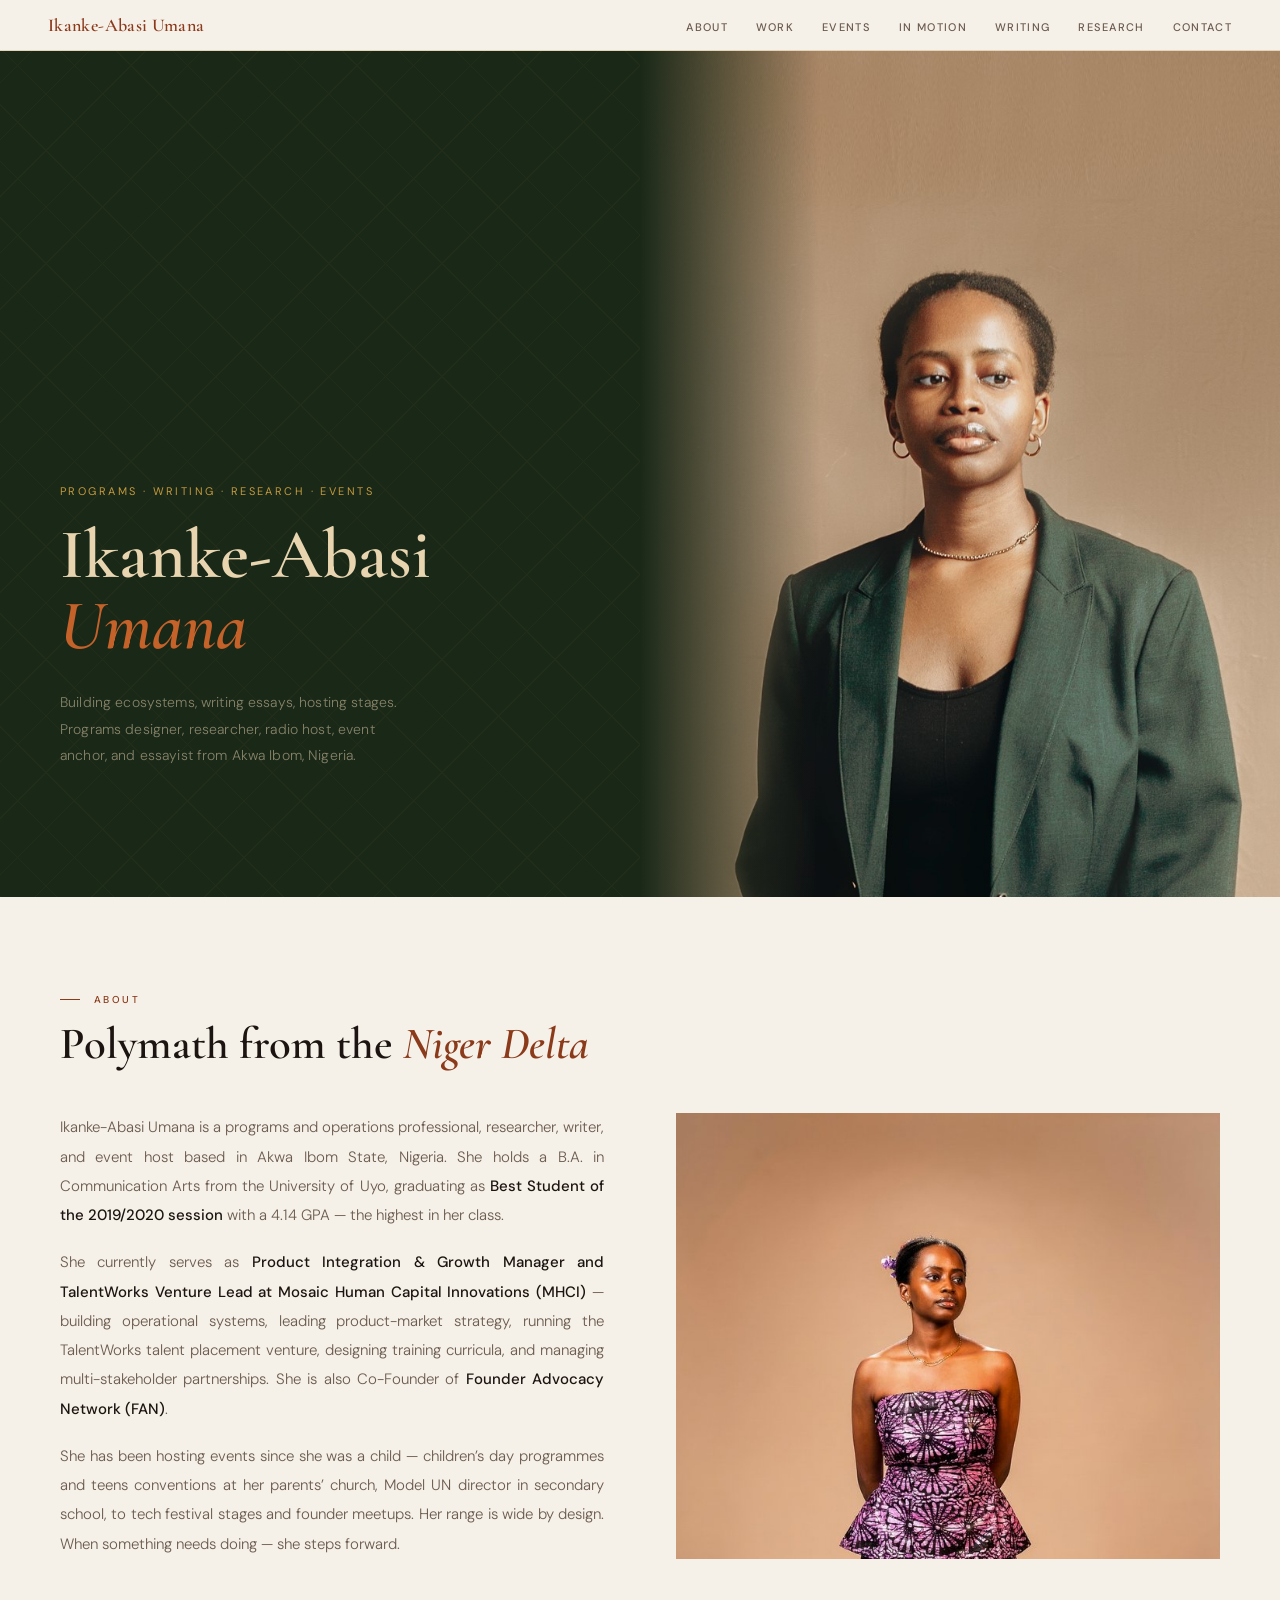
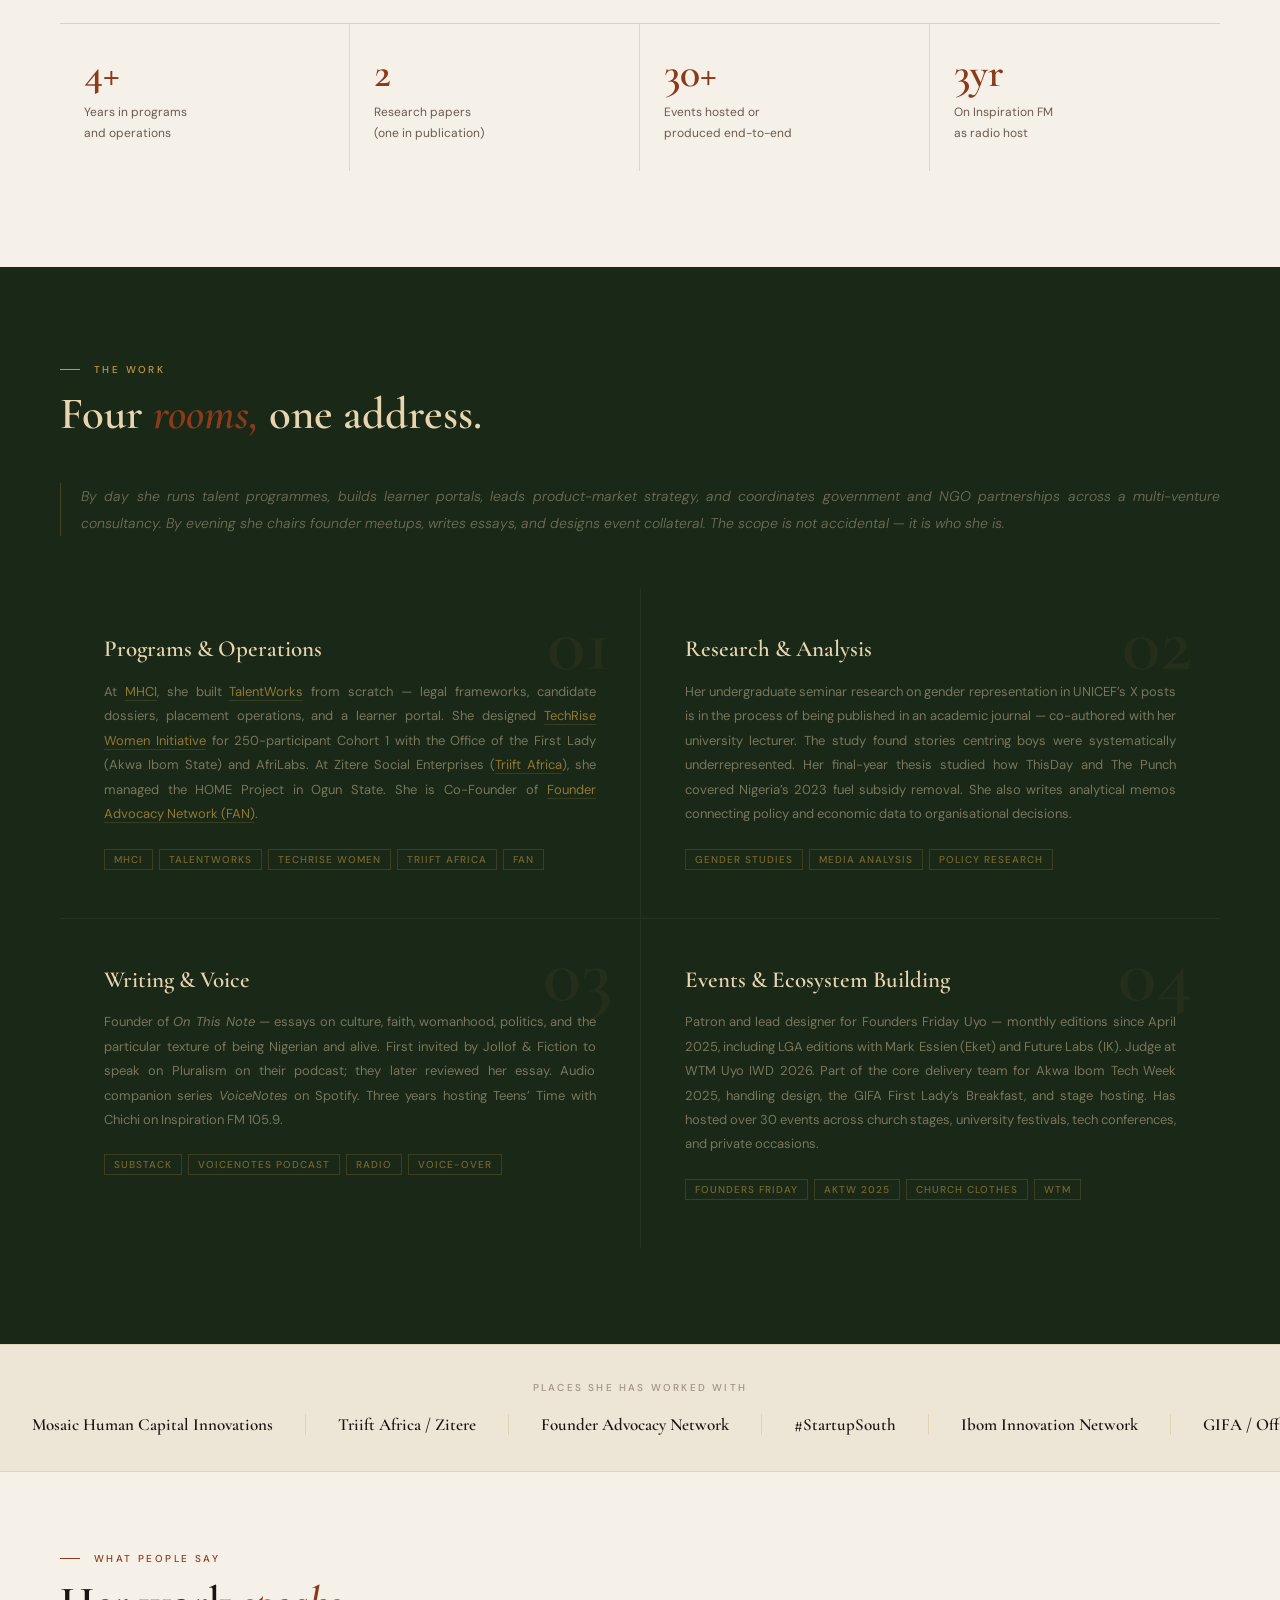
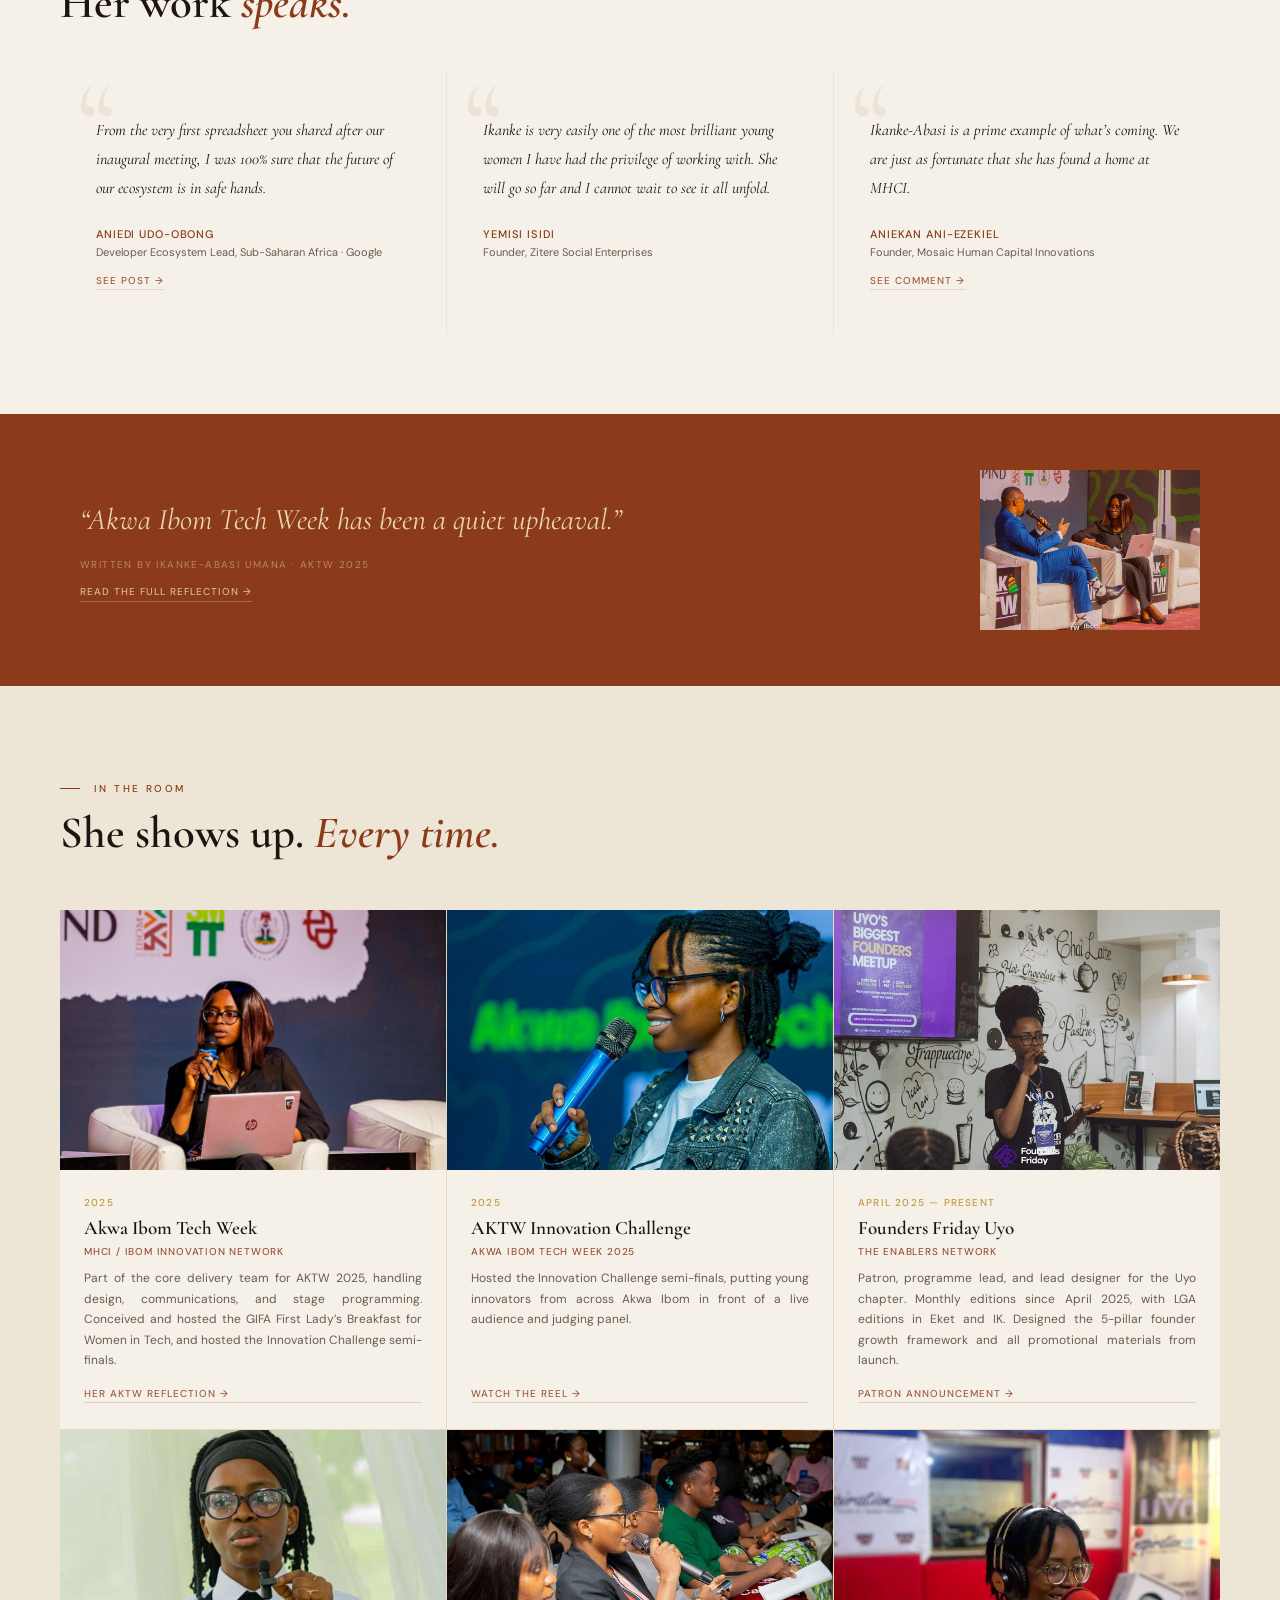
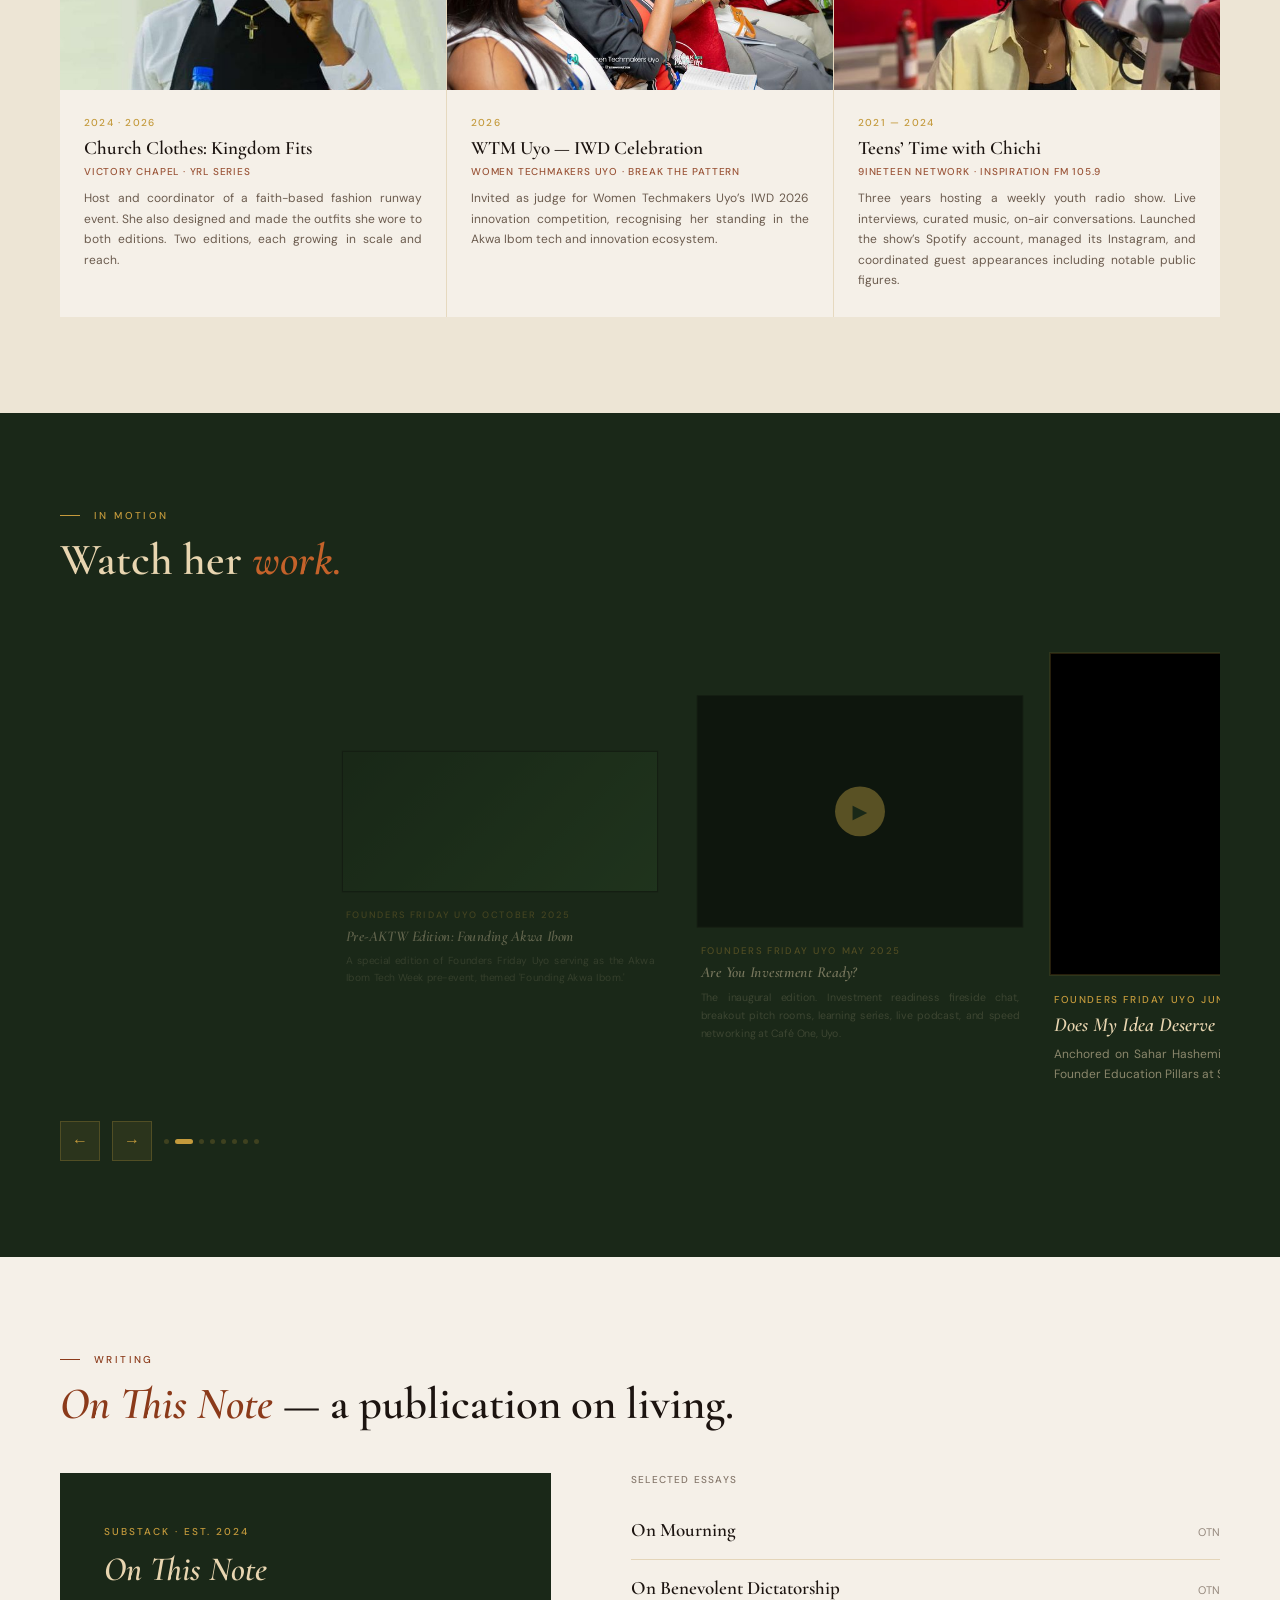
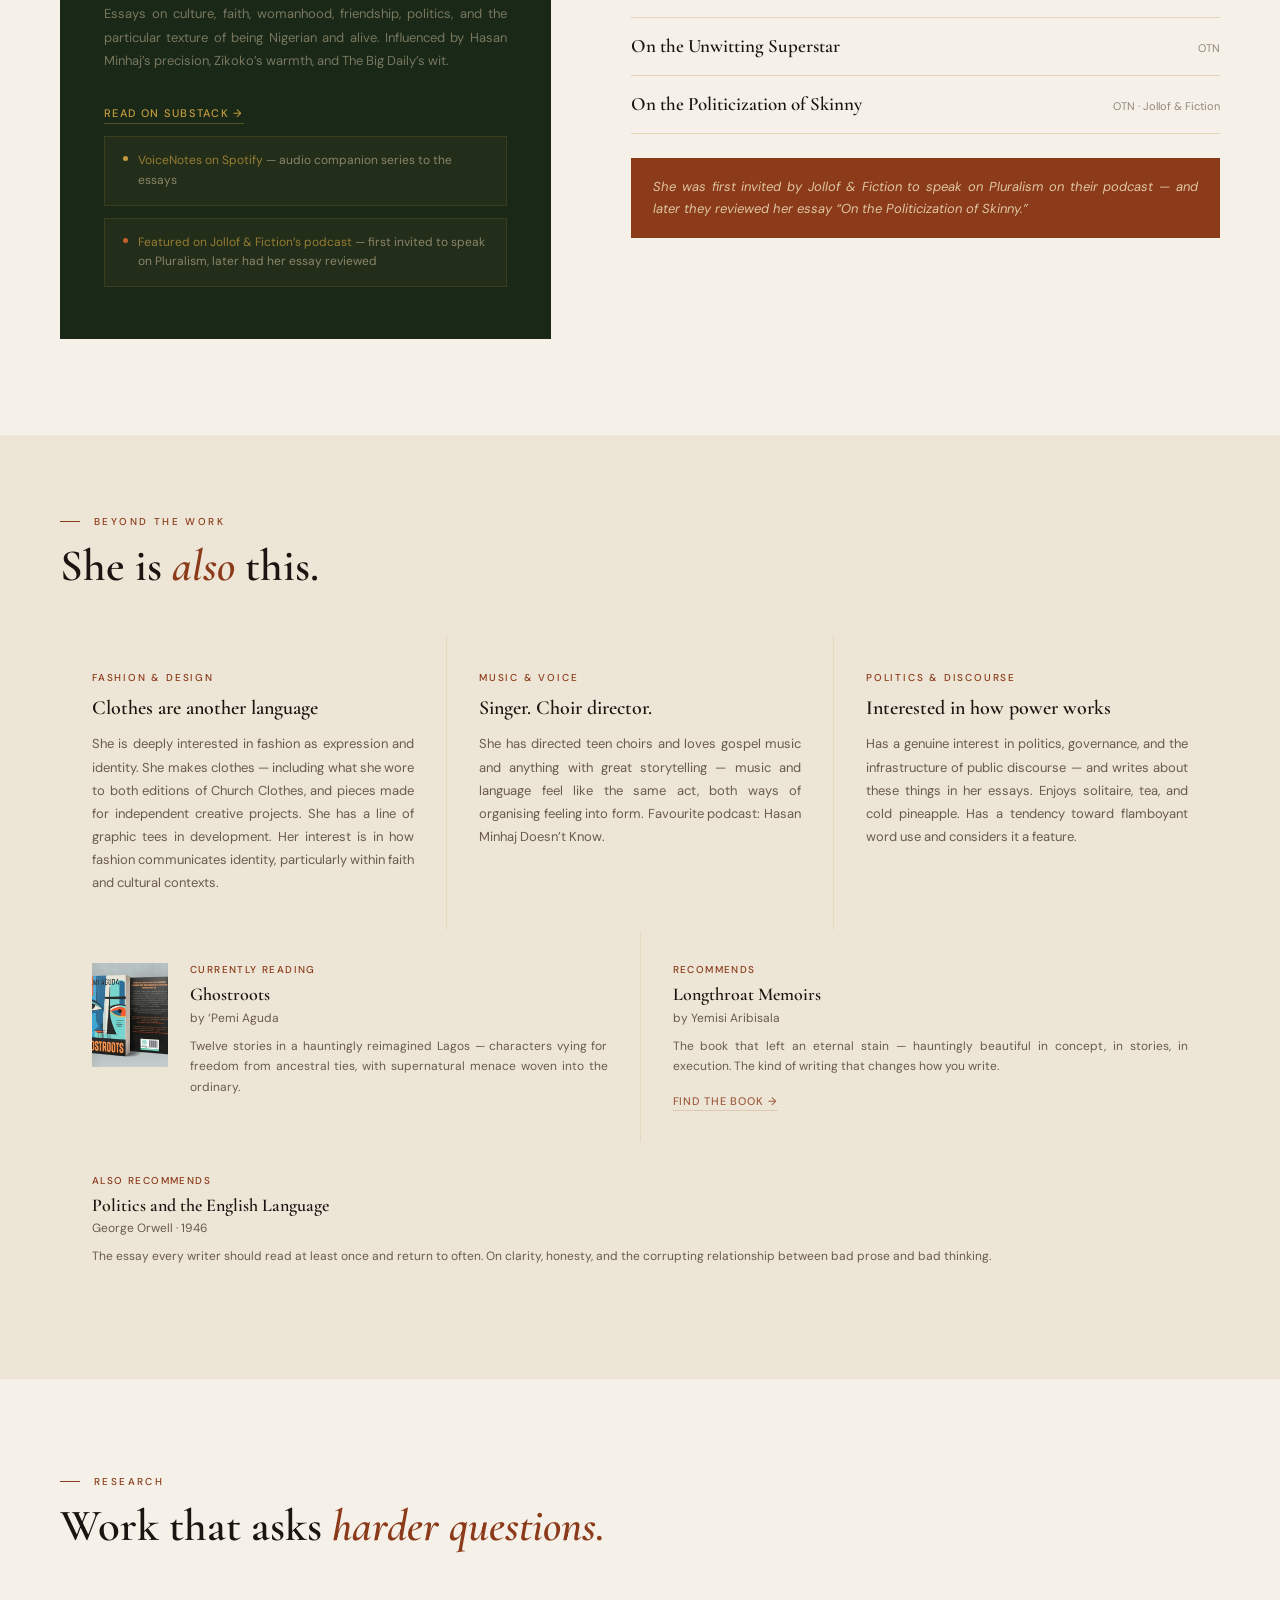
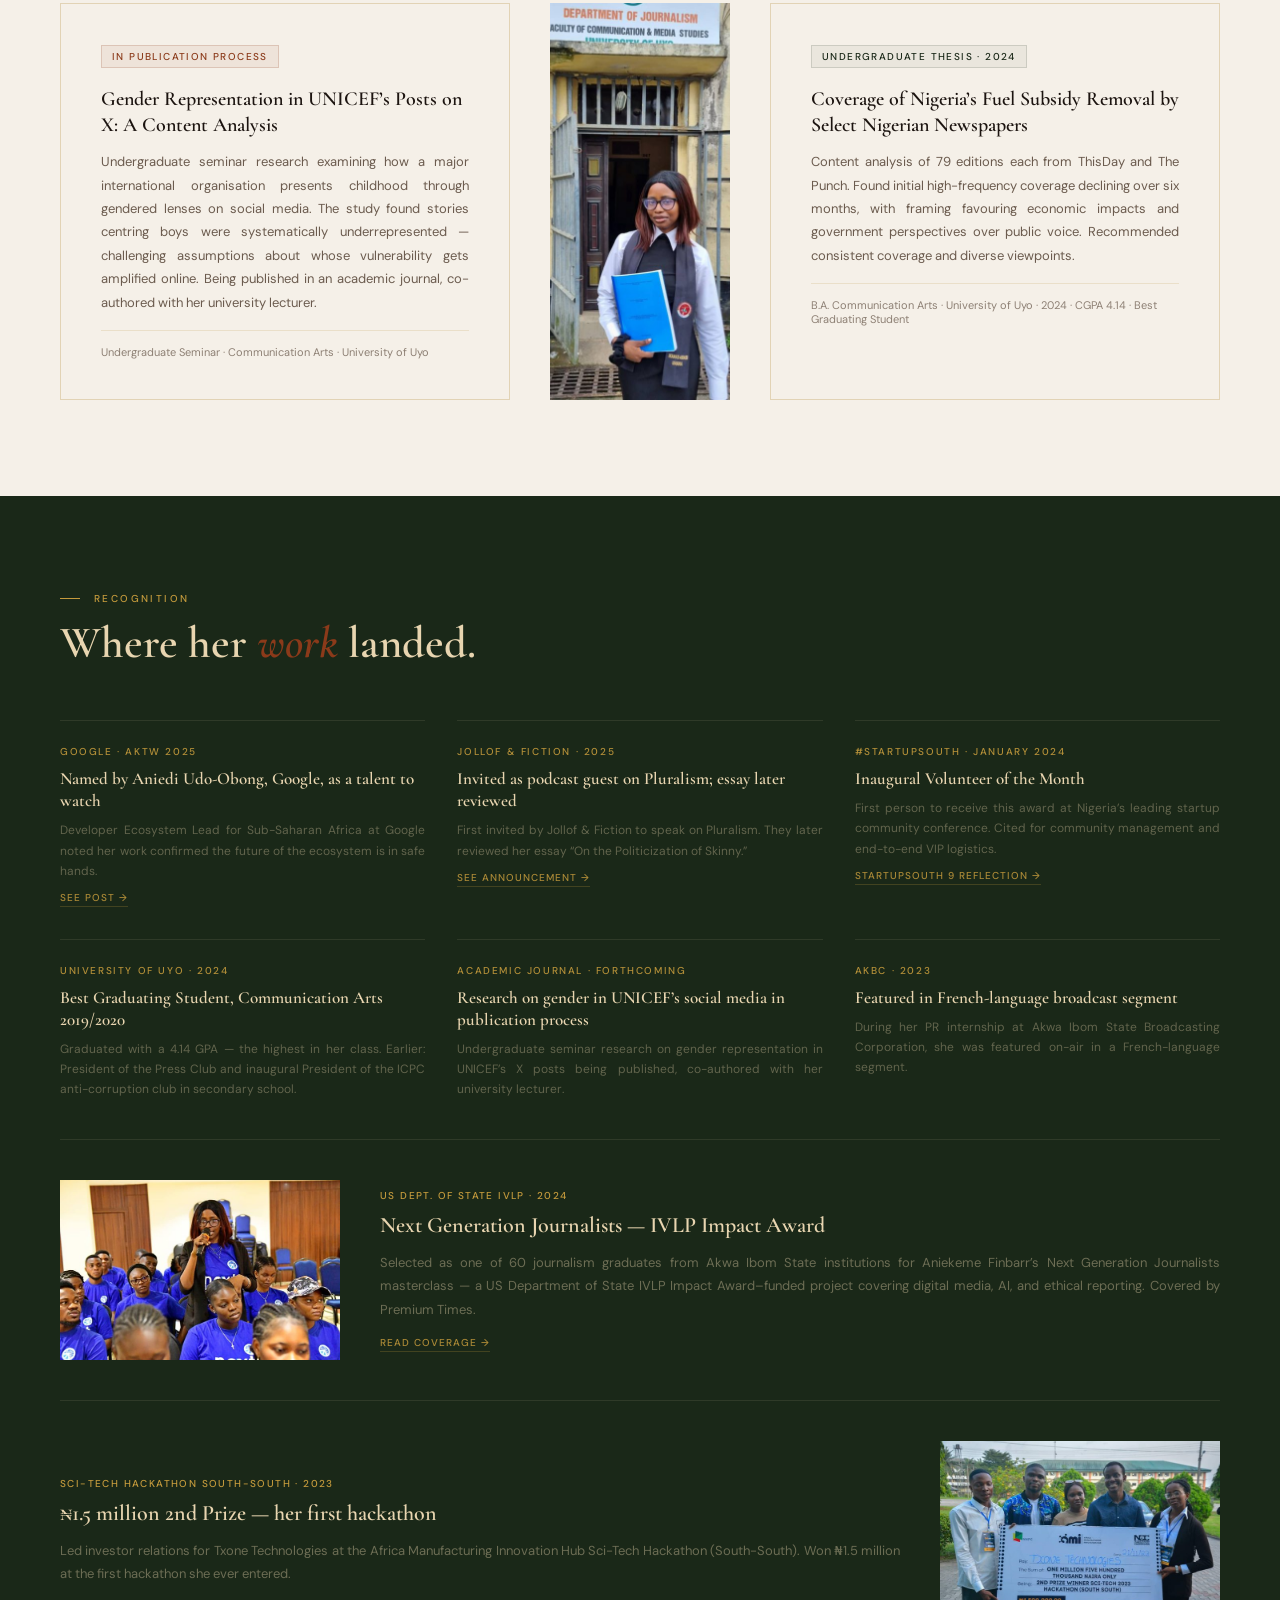
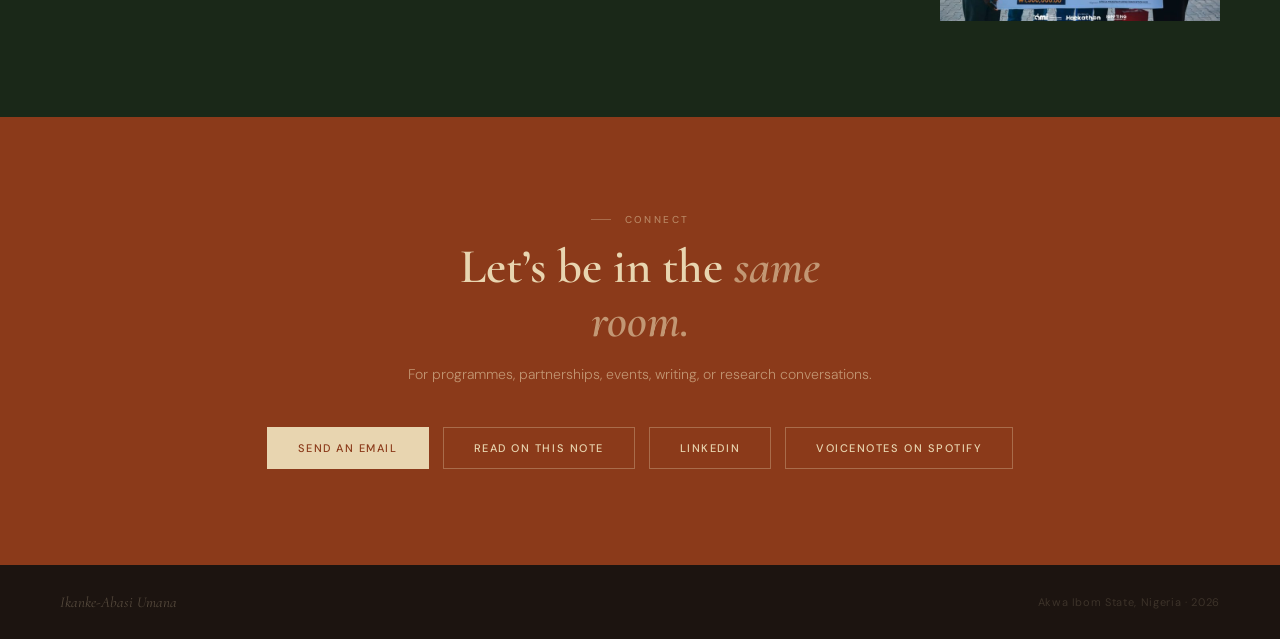
==== index.html @ bff1a7e1 "Update index.html" ====
<!DOCTYPE html>
<html lang="en">
<head>
<meta charset="UTF-8">
<meta name="viewport" content="width=device-width, initial-scale=1.0">
<title>Ikanke-Abasi Umana — Programs, Writing, Research & Events</title>
<meta name="description" content="Ikanke-Abasi Umana (Kanky) is a programs and operations professional, researcher, essayist, and event host from Akwa Ibom, Nigeria. Product Integration & Growth Manager at MHCI. Founder of On This Note. Patron of Founders Friday Uyo.">
<meta name="keywords" content="Ikanke-Abasi Umana, Kanky Umana, Kanky, Ikanke Abasi, MHCI, Mosaic Human Capital Innovations, TalentWorks, Founders Friday Uyo, On This Note, Akwa Ibom, Nigeria, programs management, essayist, researcher">
<meta name="author" content="Ikanke-Abasi Umana">
<link rel="canonical" href="https://kankyumana.github.io">
<meta property="og:title" content="Ikanke-Abasi Umana — Programs, Writing &amp; Events">
<meta property="og:description" content="Building ecosystems, writing essays, hosting stages. Programs designer, researcher, radio host, and essayist from Akwa Ibom, Nigeria.">
<meta property="og:image" content="https://kankyumana.github.io/kanky-1.jpg">
<meta property="og:image:secure_url" content="https://kankyumana.github.io/kanky-1.jpg">
<meta property="og:image:width" content="1200">
<meta property="og:image:height" content="630">
<meta property="og:image:type" content="image/jpeg">
<meta property="og:type" content="website">
<meta property="og:url" content="https://kankyumana.github.io">
<meta name="twitter:card" content="summary_large_image">
<meta name="twitter:title" content="Ikanke-Abasi Umana — Programs, Writing &amp; Events">
<meta name="twitter:description" content="Building ecosystems, writing essays, hosting stages. From Akwa Ibom, Nigeria.">
<meta name="twitter:image" content="https://kankyumana.github.io/kanky-1.jpg">
<link rel="icon" type="image/png" sizes="32x32" href="flower-girl.png">
<link rel="icon" type="image/png" sizes="16x16" href="flower-girl.png">
<link rel="apple-touch-icon" sizes="180x180" href="flower-girl.png">
<link rel="shortcut icon" href="flower-girl.png">
<script type="application/ld+json">
{"@context":"https://schema.org","@type":"Person","name":"Ikanke-Abasi Umana","alternateName":["Kanky Umana","Kanky","Ikanke Abasi Umana"],"jobTitle":"Product Integration & Growth Manager","worksFor":{"@type":"Organization","name":"Mosaic Human Capital Innovations","url":"https://mosaichci.com"},"url":"https://kankyumana.github.io","sameAs":["https://www.linkedin.com/in/ikanke-abasi-umana-815444173","https://onthisnote.substack.com"]}
</script>
<link rel="preconnect" href="https://fonts.googleapis.com">
<link href="https://fonts.googleapis.com/css2?family=Cormorant+Garamond:ital,wght@0,300;0,400;0,600;1,300;1,400;1,600&family=DM+Sans:opsz,wght@9..40,300;9..40,400;9..40,500&display=swap" rel="stylesheet">
<style>
:root {
  --terra: #8B3A1A;
  --terra-light: #C4622A;
  --sand: #E8D5B0;
  --sand-dark: #D4BC8C;
  --brass: #C49A3C;
  --night: #1A2818;
  --linen: #F5F0E8;
  --linen-dark: #EDE5D5;
  --ink: #1C1410;
  --muted: #6B5B4E;
  --serif: 'Cormorant Garamond', Georgia, serif;
  --sans: 'DM Sans', system-ui, sans-serif;
}
*{margin:0;padding:0;box-sizing:border-box;}
html{scroll-behavior:smooth;}
body{font-family:var(--sans);background:var(--linen);color:var(--ink);overflow-x:hidden;}

nav{position:sticky;top:0;background:rgba(245,240,232,0.97);backdrop-filter:blur(10px);border-bottom:1px solid rgba(212,188,140,0.5);padding:14px 48px;display:flex;justify-content:space-between;align-items:center;z-index:100;}
.nav-name{font-family:var(--serif);font-size:18px;font-weight:600;color:var(--terra);letter-spacing:0.02em;}
.nav-links{display:flex;gap:28px;list-style:none;}
.nav-links a{font-size:11px;letter-spacing:0.12em;text-transform:uppercase;color:var(--muted);text-decoration:none;font-weight:500;transition:color 0.2s;}
.nav-links a:hover{color:var(--terra);}

.hero{min-height:94vh;display:grid;grid-template-columns:1fr 1fr;background:var(--night);position:relative;overflow:hidden;}
.hero-pattern{position:absolute;inset:0;opacity:0.04;background-image:repeating-linear-gradient(45deg,var(--brass) 0,var(--brass) 1px,transparent 0,transparent 40px),repeating-linear-gradient(-45deg,var(--brass) 0,var(--brass) 1px,transparent 0,transparent 40px);}
.hero-left{display:flex;flex-direction:column;justify-content:flex-end;padding:80px 60px;position:relative;z-index:2;}
.hero-overline{font-size:11px;letter-spacing:0.22em;text-transform:uppercase;color:var(--brass);font-weight:400;margin-bottom:22px;}
.hero-name{font-family:var(--serif);font-size:clamp(50px,5.5vw,80px);font-weight:600;color:var(--sand);line-height:1.0;margin-bottom:28px;}
.hero-name em{font-style:italic;color:var(--terra-light);}
.hero-tagline{font-size:14px;color:rgba(232,213,176,0.52);line-height:1.9;max-width:360px;margin-bottom:48px;font-weight:300;letter-spacing:0.01em;}
.hero-photo{background-size:cover;background-position:center 5%;position:relative;}
.hero-photo::after{content:"";position:absolute;inset:0;background:linear-gradient(to right,var(--night) 0%,transparent 28%);}

.section-label{font-size:10px;letter-spacing:0.24em;text-transform:uppercase;color:var(--terra);font-weight:500;margin-bottom:14px;display:flex;align-items:center;gap:14px;}
.section-label::before{content:"";width:20px;height:1px;background:var(--terra);}
.section-title{font-family:var(--serif);font-size:clamp(30px,3.5vw,48px);font-weight:600;line-height:1.1;margin-bottom:44px;}
.section-title em{font-style:italic;color:var(--terra);}
a{color:inherit;}

.about{padding:96px 60px;background:var(--linen);}
.about-upper{display:grid;grid-template-columns:1fr 1fr;gap:72px;align-items:stretch;}
.about-text{display:flex;flex-direction:column;justify-content:space-between;}
.about-text p{font-size:15px;line-height:1.95;color:var(--muted);margin-bottom:18px;font-weight:300;text-align:justify;}
.about-text p:last-child{margin-bottom:0;}
.about-text p strong{color:var(--ink);font-weight:500;}
.about-photo{background-size:cover;background-position:center top;}
.stats-row{display:grid;grid-template-columns:repeat(4,1fr);border-top:1px solid rgba(212,188,140,0.6);margin-top:64px;}
.stat-col{padding:28px 24px;border-right:1px solid rgba(212,188,140,0.5);}
.stat-col:last-child{border-right:none;}
.stat-num{font-family:var(--serif);font-size:42px;font-weight:600;color:var(--terra);line-height:1;display:block;margin-bottom:6px;}
.stat-lbl{font-size:12px;color:var(--muted);line-height:1.55;}

.work{padding:96px 60px;background:var(--night);}
.work .section-label{color:var(--brass);}
.work .section-label::before{background:var(--brass);}
.work .section-title{color:var(--sand);}
.work-intro{font-size:14px;color:rgba(232,213,176,0.42);line-height:1.9;margin-bottom:52px;font-weight:300;font-style:italic;padding-left:20px;border-left:1px solid rgba(196,154,60,0.25);text-align:justify;}
.work-grid{display:grid;grid-template-columns:1fr 1fr;gap:1px;background:rgba(232,213,176,0.06);}
.work-card{background:var(--night);padding:48px 44px;position:relative;transition:background 0.35s;}
.work-card:hover{background:#1e2f1c;}
.work-num{font-family:var(--serif);font-size:80px;font-weight:600;color:rgba(196,154,60,0.06);position:absolute;top:16px;right:28px;line-height:1;pointer-events:none;}
.work-title{font-family:var(--serif);font-size:23px;font-weight:600;color:var(--sand);margin-bottom:16px;line-height:1.2;}
.work-body{font-size:13px;color:rgba(232,213,176,0.45);line-height:1.88;text-align:justify;}
.work-body a{color:rgba(196,154,60,0.7);text-decoration:none;border-bottom:1px solid rgba(196,154,60,0.18);transition:color 0.2s;}
.work-body a:hover{color:var(--brass);}
.work-tags{display:flex;flex-wrap:wrap;gap:6px;margin-top:22px;}
.tag{font-size:10px;letter-spacing:0.1em;text-transform:uppercase;padding:3px 9px;border:1px solid rgba(196,154,60,0.2);color:rgba(196,154,60,0.55);font-weight:500;}

.orgs{padding:36px 0;background:var(--linen-dark);border-top:1px solid rgba(212,188,140,0.4);border-bottom:1px solid rgba(212,188,140,0.4);overflow:hidden;}
.orgs-label{font-size:10px;letter-spacing:0.22em;text-transform:uppercase;color:rgba(107,91,78,0.6);font-weight:500;margin-bottom:20px;text-align:center;}
.marquee-track{display:flex;width:max-content;animation:marquee 32s linear infinite;}
.marquee-track:hover{animation-play-state:paused;}
.org-item{padding:0 32px;font-family:var(--serif);font-size:17px;font-weight:600;color:var(--ink);text-decoration:none;transition:color 0.2s;white-space:nowrap;border-right:1px solid rgba(212,188,140,0.45);display:inline-block;}
.org-item:hover{color:var(--terra);}
@keyframes marquee{0%{transform:translateX(0);}100%{transform:translateX(-50%);}}

.testimonials{padding:80px 60px;background:var(--linen);}
.test-grid{display:grid;grid-template-columns:1fr 1fr 1fr;gap:1px;background:rgba(212,188,140,0.3);margin-top:44px;}
.test-card{background:var(--linen);padding:44px 36px;position:relative;overflow:hidden;}
.test-card::before{content:"\201C";font-family:var(--serif);font-size:120px;color:var(--terra);opacity:0.07;position:absolute;top:-8px;left:16px;line-height:1;pointer-events:none;}
.test-quote{font-family:var(--serif);font-size:16px;font-style:italic;color:var(--ink);line-height:1.8;margin-bottom:24px;position:relative;z-index:1;}
.test-attr{font-size:11px;color:var(--terra);letter-spacing:0.08em;text-transform:uppercase;font-weight:500;text-decoration:none;display:block;transition:opacity 0.2s;}
.test-attr:hover{opacity:0.7;}
.test-role{font-size:11px;color:var(--muted);margin-top:4px;line-height:1.4;}
.test-link{display:inline-block;margin-top:14px;font-size:10px;letter-spacing:0.1em;text-transform:uppercase;color:var(--terra);border-bottom:1px solid rgba(139,58,26,0.2);text-decoration:none;padding-bottom:2px;font-weight:500;opacity:0.8;transition:opacity 0.2s;}
.test-link:hover{opacity:1;}

.pq{padding:56px 80px;background:var(--terra);display:flex;align-items:center;gap:64px;}
.pq-text{font-family:var(--serif);font-size:clamp(20px,2.5vw,30px);color:var(--sand);font-style:italic;line-height:1.48;flex:1;}
.pq-attr{font-size:10px;letter-spacing:0.14em;text-transform:uppercase;color:rgba(232,213,176,0.5);margin-top:16px;}
.pq-link{display:inline-block;margin-top:14px;font-size:10px;letter-spacing:0.1em;text-transform:uppercase;color:rgba(232,213,176,0.8);border-bottom:1px solid rgba(232,213,176,0.3);text-decoration:none;padding-bottom:3px;font-weight:500;}
.pq-img{width:220px;height:160px;background-size:cover;background-position:center;flex-shrink:0;opacity:0.8;}

.events{padding:96px 60px;background:var(--linen-dark);}
.events-grid{display:grid;grid-template-columns:repeat(3,1fr);gap:1px;background:rgba(212,188,140,0.3);margin-top:52px;}
.event-card{background:var(--linen);overflow:hidden;display:flex;flex-direction:column;}
.event-img{width:100%;height:260px;background-size:cover;flex-shrink:0;}
.event-body{padding:26px 24px;flex:1;display:flex;flex-direction:column;}
.event-year{font-size:10px;letter-spacing:0.12em;text-transform:uppercase;color:var(--brass);font-weight:500;margin-bottom:8px;}
.event-title{font-family:var(--serif);font-size:19px;font-weight:600;color:var(--ink);margin-bottom:5px;line-height:1.2;}
.event-org{font-size:10px;letter-spacing:0.08em;text-transform:uppercase;color:var(--terra);font-weight:500;margin-bottom:10px;opacity:0.85;}
.event-desc{font-size:12px;color:var(--muted);line-height:1.72;flex:1;text-align:justify;}
.event-link{display:inline-block;margin-top:16px;font-size:10px;letter-spacing:0.1em;text-transform:uppercase;color:var(--terra);border-bottom:1px solid rgba(139,58,26,0.22);text-decoration:none;padding-bottom:2px;font-weight:500;opacity:0.8;}
.event-link:hover{opacity:1;}

/* ── IN MOTION: CAROUSEL ── */
/* Inspired by: centred active card larger, side cards visible + blurred */
.motion-section{padding:96px 60px;background:var(--night);}
.motion-section .section-label{color:var(--brass);}
.motion-section .section-label::before{background:var(--brass);}
.motion-section .section-title{color:var(--sand);}
.motion-section .section-title em{color:var(--terra-light);}

.carousel-outer{position:relative;overflow:hidden;padding:24px 0 0;}
.carousel-track{display:flex;align-items:center;gap:20px;transition:transform 0.5s cubic-bezier(0.4,0,0.2,1);will-change:transform;}
.carousel-item{flex:0 0 auto;width:340px;transition:all 0.5s cubic-bezier(0.4,0,0.2,1);position:relative;cursor:pointer;}
.carousel-item .video-wrap{overflow:hidden;background:#000;border:1px solid rgba(232,213,176,0.06);}
.carousel-item .video-wrap iframe{width:100%;display:block;border:0;}
.carousel-item .card-info{padding:18px 4px 0;}
.carousel-item .card-label{font-size:10px;letter-spacing:0.16em;text-transform:uppercase;color:var(--brass);font-weight:500;margin-bottom:6px;opacity:0.7;}
.carousel-item .card-title{font-family:var(--serif);font-size:16px;font-weight:600;color:var(--sand);line-height:1.3;margin-bottom:6px;font-style:italic;}
.carousel-item .card-desc{font-size:11px;color:rgba(232,213,176,0.38);line-height:1.7;text-align:justify;}

/* Active (centre) card */
.carousel-item.active{width:520px;}
.carousel-item.active .video-wrap{border-color:rgba(196,154,60,0.2);box-shadow:0 0 0 1px rgba(196,154,60,0.12);}
.carousel-item.active .card-label{opacity:1;}
.carousel-item.active .card-title{font-size:20px;color:var(--sand);}
.carousel-item.active .card-desc{color:rgba(232,213,176,0.55);font-size:12px;}

/* Side cards: smaller, dimmed */
.carousel-item.side{opacity:0.45;transform:scale(0.96);}
.carousel-item.far{opacity:0.18;transform:scale(0.88);pointer-events:none;}
.carousel-item.far-left,.carousel-item.far-right{opacity:0.35;transform:scale(0.93);cursor:pointer;}
.carousel-item.hidden{opacity:0;pointer-events:none;width:0;overflow:hidden;}

/* iframe heights */
.carousel-item.active .video-wrap iframe{height:320px;}
.carousel-item.side .video-wrap iframe{height:240px;}
.carousel-item.far .video-wrap iframe{height:200px;}

.carousel-controls{display:flex;align-items:center;gap:12px;margin-top:36px;}
.carousel-btn{background:rgba(196,154,60,0.1);border:1px solid rgba(196,154,60,0.25);color:var(--brass);font-size:16px;width:40px;height:40px;display:flex;align-items:center;justify-content:center;cursor:pointer;transition:background 0.2s;flex-shrink:0;}
.carousel-btn:hover{background:rgba(196,154,60,0.22);}
.carousel-dots{display:flex;gap:6px;align-items:center;}
.c-dot{width:5px;height:5px;border-radius:50%;background:rgba(196,154,60,0.22);cursor:pointer;transition:all 0.25s;}
.c-dot.active{background:var(--brass);width:18px;border-radius:3px;}

.writing{padding:96px 60px;background:var(--linen);}
.writing-grid{display:grid;grid-template-columns:1fr 1.2fr;gap:80px;}
.substack-card{background:var(--night);padding:52px 44px;}
.sk-label{font-size:10px;letter-spacing:0.2em;text-transform:uppercase;color:var(--brass);font-weight:500;margin-bottom:14px;}
.sk-title{font-family:var(--serif);font-size:34px;font-weight:600;color:var(--sand);line-height:1.05;margin-bottom:14px;font-style:italic;}
.sk-desc{font-size:13px;color:rgba(232,213,176,0.46);line-height:1.82;margin-bottom:28px;text-align:justify;}
.sk-link{display:inline-flex;align-items:center;gap:8px;font-size:11px;letter-spacing:0.12em;text-transform:uppercase;color:var(--brass);border-bottom:1px solid rgba(196,154,60,0.35);padding-bottom:3px;text-decoration:none;font-weight:500;}
.badge{background:rgba(196,154,60,0.05);border:1px solid rgba(196,154,60,0.14);padding:14px 18px;margin-top:12px;display:flex;align-items:flex-start;gap:10px;}
.badge-dot{width:5px;height:5px;border-radius:50%;background:var(--brass);flex-shrink:0;margin-top:5px;}
.badge-text{font-size:12px;color:rgba(232,213,176,0.52);line-height:1.65;}
.badge-text a{color:rgba(196,154,60,0.72);text-decoration:none;}
.articles{display:flex;flex-direction:column;}
.a-item{padding:17px 0;border-bottom:1px solid rgba(212,188,140,0.5);display:flex;justify-content:space-between;align-items:baseline;gap:12px;}
.a-title{font-family:var(--serif);font-size:19px;font-weight:600;color:var(--ink);line-height:1.2;text-decoration:none;transition:color 0.2s;}
.a-title:hover{color:var(--terra);}
.a-meta{font-size:11px;color:var(--muted);white-space:nowrap;opacity:0.7;}
.book-note{background:var(--terra);padding:18px 22px;margin-top:24px;}
.book-note p{font-size:13px;color:var(--sand);line-height:1.7;font-style:italic;opacity:0.9;text-align:justify;}

.interests{padding:80px 60px;background:var(--linen-dark);}
.int-grid{display:grid;grid-template-columns:repeat(3,1fr);gap:1px;background:rgba(212,188,140,0.3);margin-top:44px;}
.int-card{background:var(--linen-dark);padding:36px 32px;}
.int-eyebrow{font-size:10px;letter-spacing:0.18em;text-transform:uppercase;color:var(--terra);font-weight:500;margin-bottom:12px;}
.int-title{font-family:var(--serif);font-size:20px;font-weight:600;color:var(--ink);margin-bottom:12px;line-height:1.2;}
.int-body{font-size:13px;color:var(--muted);line-height:1.78;text-align:justify;}
.books-row{display:grid;grid-template-columns:1fr 1fr;gap:1px;background:rgba(212,188,140,0.3);margin-top:1px;}
.book-card{background:var(--linen-dark);padding:32px;display:flex;gap:22px;align-items:flex-start;}
.book-img-sm{width:76px;height:104px;flex-shrink:0;background-size:cover;background-position:center;}
.book-badge{font-size:10px;letter-spacing:0.14em;text-transform:uppercase;color:var(--terra);font-weight:500;margin-bottom:8px;}
.book-title{font-family:var(--serif);font-size:18px;font-weight:600;color:var(--ink);margin-bottom:4px;line-height:1.2;}
.book-author{font-size:12px;color:var(--muted);margin-bottom:10px;}
.book-link{font-size:11px;letter-spacing:0.08em;text-transform:uppercase;color:var(--terra);text-decoration:none;border-bottom:1px solid rgba(139,58,26,0.2);padding-bottom:2px;font-weight:500;opacity:0.8;}
.orwell-card{background:var(--linen-dark);padding:32px;}

.research{padding:96px 60px;background:var(--linen);}
.research-layout {display:grid;grid-template-columns:1fr 180px 1fr;gap:40px;align-items:stretch;margin-top:52px;}
.r-card{border:1px solid rgba(212,188,140,0.55);padding:40px;}
.r-status{font-size:10px;letter-spacing:0.14em;text-transform:uppercase;font-weight:500;padding:4px 10px;display:inline-block;margin-bottom:18px;}
.r-forthcoming{background:rgba(139,58,26,0.07);color:var(--terra);border:1px solid rgba(139,58,26,0.18);}
.r-completed{background:rgba(26,40,24,0.05);color:var(--night);border:1px solid rgba(26,40,24,0.14);}
.r-title{font-family:var(--serif);font-size:20px;font-weight:600;color:var(--ink);line-height:1.3;margin-bottom:12px;}
.r-body{font-size:13px;color:var(--muted);line-height:1.8;text-align:justify;}
.r-detail{margin-top:16px;padding-top:14px;border-top:1px solid rgba(212,188,140,0.45);font-size:11px;color:var(--muted);opacity:0.75;}
.r-divider {background-size: cover;background-position: center 35%;align-self: stretch;min-height: 100%;}
.recognition{padding:96px 60px;background:var(--night);}
.recognition .section-label{color:var(--brass);}
.recognition .section-label::before{background:var(--brass);}
.recognition .section-title{color:var(--sand);}
.rec-grid{display:grid;grid-template-columns:repeat(3,1fr);gap:32px;margin-top:52px;}
.rec-item{border-top:1px solid rgba(232,213,176,0.1);padding-top:24px;}
.rec-source{font-size:10px;letter-spacing:0.16em;text-transform:uppercase;color:var(--brass);font-weight:500;margin-bottom:10px;opacity:0.9;}
.rec-headline{font-family:var(--serif);font-size:17px;font-weight:600;color:var(--sand);line-height:1.3;margin-bottom:8px;}
.rec-detail{font-size:12px;color:rgba(232,213,176,0.35);line-height:1.68;text-align:justify;}
.rec-link{display:inline-block;margin-top:10px;font-size:10px;letter-spacing:0.1em;text-transform:uppercase;color:var(--brass);border-bottom:1px solid rgba(196,154,60,0.28);text-decoration:none;padding-bottom:2px;font-weight:500;opacity:0.85;}
.rec-link:hover{opacity:1;}
.hackathon-row,.ivlp-row{grid-column:1/-1;display:grid;gap:40px;align-items:center;border-top:1px solid rgba(232,213,176,0.1);padding-top:40px;margin-top:8px;}
.hackathon-row{grid-template-columns:1fr auto;}
.ivlp-row{grid-template-columns:auto 1fr;}
.hackathon-img,.ivlp-img{width:280px;height:180px;background-size:cover;background-position:center;flex-shrink:0;}
.wide-text{font-size:13px;color:rgba(232,213,176,0.4);line-height:1.82;text-align:justify;}

.connect{padding:96px 60px;background:var(--terra);text-align:center;}
.connect .section-label{justify-content:center;color:rgba(232,213,176,0.48);}
.connect .section-label::before{background:rgba(232,213,176,0.32);}
.connect-title{font-family:var(--serif);font-size:clamp(34px,3.8vw,52px);font-weight:600;line-height:1.1;color:var(--sand);max-width:460px;margin:0 auto 18px;}
.connect-title em{font-style:italic;color:rgba(232,213,176,0.6);}
.connect-sub{font-size:14px;color:rgba(232,213,176,0.58);margin-bottom:44px;font-weight:300;}
.connect-btns{display:flex;gap:14px;justify-content:center;flex-wrap:wrap;}
.c-btn{padding:13px 30px;border:1px solid rgba(232,213,176,0.32);font-size:11px;letter-spacing:0.14em;text-transform:uppercase;color:var(--sand);text-decoration:none;font-weight:500;transition:all 0.2s;}
.c-btn:hover{background:rgba(232,213,176,0.1);border-color:rgba(232,213,176,0.5);}
.c-btn.primary{background:var(--sand);color:var(--terra);border-color:var(--sand);}
.c-btn.primary:hover{background:var(--linen);}

footer{background:var(--ink);padding:28px 60px;display:flex;justify-content:space-between;align-items:center;}
.f-name{font-family:var(--serif);font-size:15px;color:rgba(232,213,176,0.28);font-style:italic;}
.f-note{font-size:11px;color:rgba(232,213,176,0.16);letter-spacing:0.06em;}

@media(max-width:960px){
  nav{padding:12px 24px;}
  .nav-links{gap:16px;}
  .nav-links a{font-size:10px;}
  .hero{grid-template-columns:1fr;min-height:auto;}
  .hero-left{padding:56px 28px 44px;}
  .hero-photo{height:56vw;min-height:260px;}
  .hero-photo::after{background:linear-gradient(to bottom,var(--night) 0%,transparent 25%);}
  .about,.work,.events,.writing,.research,.recognition,.connect,.testimonials,.interests,.motion-section{padding:60px 24px;}
  .about-upper{grid-template-columns:1fr;gap:32px;}
  .about-photo{min-height:320px;}
  .stats-row{grid-template-columns:1fr 1fr;}
  .stat-col:nth-child(2){border-right:none;}
  .stat-col:nth-child(3){border-top:1px solid rgba(212,188,140,0.5);border-right:1px solid rgba(212,188,140,0.5);}
  .stat-col:last-child{border-top:1px solid rgba(212,188,140,0.5);}
  .work-grid,.test-grid,.int-grid,.writing-grid,.research-layout,.books-row,.hackathon-row,.ivlp-row{grid-template-columns:1fr;}
  .events-grid,.rec-grid{grid-template-columns:1fr;}
  .r-divider{min-height:280px;}
  .pq{flex-direction:column;gap:20px;padding:44px 24px;}
  .pq-img{width:100%;height:150px;}
  .carousel-item{width:260px;}
  .carousel-item.active{width:300px;}
  .carousel-item.active .video-wrap iframe{height:220px;}
  .carousel-item.side .video-wrap iframe{height:160px;}
  .carousel-item.far{display:none;}
  .hackathon-img,.ivlp-img{width:100%;height:180px;}
}

.video-thumb{width:100%;height:100%;background-size:cover;background-position:center;position:absolute;inset:0;}
.ig-thumb{background:linear-gradient(135deg,#1a2818 0%,#2d4a28 100%);}
.video-cover{position:absolute;inset:0;z-index:2;display:flex;align-items:center;justify-content:center;cursor:pointer;transition:opacity 0.3s;}
.video-cover.hidden{opacity:0;pointer-events:none;}
.play-btn{width:52px;height:52px;background:rgba(196,154,60,0.85);border-radius:50%;display:flex;align-items:center;justify-content:center;font-size:20px;color:var(--night);flex-shrink:0;transition:transform 0.2s,background 0.2s;}
.video-wrap{position:relative;}
.video-wrap iframe{position:relative;z-index:1;}
.play-btn:hover{transform:scale(1.08);background:rgba(196,154,60,1);}
</style>
</head>
<body>

<nav>
  <span class="nav-name">Ikanke-Abasi Umana</span>
  <ul class="nav-links">
    <li><a href="#about">About</a></li>
    <li><a href="#work">Work</a></li>
    <li><a href="#events">Events</a></li>
    <li><a href="#motion">In Motion</a></li>
    <li><a href="#writing">Writing</a></li>
    <li><a href="#research">Research</a></li>
    <li><a href="#connect">Contact</a></li>
  </ul>
</nav>

<section class="hero">
  <div class="hero-pattern"></div>
  <div class="hero-left">
    <p class="hero-overline">Programs &middot; Writing &middot; Research &middot; Events</p>
    <h1 class="hero-name">Ikanke-Abasi<br><em>Umana</em></h1>
    <p class="hero-tagline">Building ecosystems, writing essays, hosting stages. Programs designer, researcher, radio host, event anchor, and essayist from Akwa Ibom, Nigeria.</p>
  </div>
  <div class="hero-photo" style="background-image:url('kanky-1.jpg');background-position:center 5%;"></div>
</section>

<section class="about" id="about">
  <p class="section-label">About</p>
  <h2 class="section-title">Polymath from the <em>Niger Delta</em></h2>
  <div class="about-upper">
    <div class="about-text">
      <p>Ikanke-Abasi Umana is a programs and operations professional, researcher, writer, and event host based in Akwa Ibom State, Nigeria. She holds a B.A. in Communication Arts from the University of Uyo, graduating as <strong>Best Student of the 2019/2020 session</strong> with a 4.14 GPA &mdash; the highest in her class.</p>
      <p>She currently serves as <strong>Product Integration &amp; Growth Manager and TalentWorks Venture Lead at Mosaic Human Capital Innovations (MHCI)</strong> &mdash; building operational systems, leading product-market strategy, running the TalentWorks talent placement venture, designing training curricula, and managing multi-stakeholder partnerships. She is also Co-Founder of <strong>Founder Advocacy Network (FAN)</strong>.</p>
      <p>She has been hosting events since she was a child &mdash; children&rsquo;s day programmes and teens conventions at her parents&rsquo; church, Model UN director in secondary school, to tech festival stages and founder meetups. Her range is wide by design. When something needs doing &mdash; she steps forward.</p>
    </div>
    <div class="about-photo" style="background-image:url('[data-uri]');background-size:cover;background-position:center top;"></div>
  </div>
  <div class="stats-row">
    <div class="stat-col"><span class="stat-num">4+</span><span class="stat-lbl">Years in programs<br>and operations</span></div>
    <div class="stat-col"><span class="stat-num">2</span><span class="stat-lbl">Research papers<br>(one in publication)</span></div>
    <div class="stat-col"><span class="stat-num">30+</span><span class="stat-lbl">Events hosted or<br>produced end-to-end</span></div>
    <div class="stat-col"><span class="stat-num">3yr</span><span class="stat-lbl">On Inspiration FM<br>as radio host</span></div>
  </div>
</section>

<section class="work" id="work">
  <p class="section-label">The Work</p>
  <h2 class="section-title" style="color:var(--sand);">Four <em>rooms,</em> one address.</h2>
  <p class="work-intro">By day she runs talent programmes, builds learner portals, leads product-market strategy, and coordinates government and NGO partnerships across a multi-venture consultancy. By evening she chairs founder meetups, writes essays, and designs event collateral. The scope is not accidental &mdash; it is who she is.</p>
  <div class="work-grid">
    <div class="work-card">
      <span class="work-num">01</span>
      <h3 class="work-title">Programs &amp; Operations</h3>
      <p class="work-body">At <a href="https://mosaichci.com/" target="_blank">MHCI</a>, she built <a href="https://mosaichci.com/talentworks/" target="_blank">TalentWorks</a> from scratch &mdash; legal frameworks, candidate dossiers, placement operations, and a learner portal. She designed <a href="https://mosaichci.com/twi/" target="_blank">TechRise Women Initiative</a> for 250-participant Cohort 1 with the Office of the First Lady (Akwa Ibom State) and AfriLabs. At Zitere Social Enterprises (<a href="https://ng.linkedin.com/company/triiftafrica" target="_blank">Triift Africa</a>), she managed the HOME Project in Ogun State. She is Co-Founder of <a href="https://ng.linkedin.com/company/founder-advocacy-network" target="_blank">Founder Advocacy Network (FAN)</a>.</p>
      <div class="work-tags"><span class="tag">MHCI</span><span class="tag">TalentWorks</span><span class="tag">TechRise Women</span><span class="tag">Triift Africa</span><span class="tag">FAN</span></div>
    </div>
    <div class="work-card">
      <span class="work-num">02</span>
      <h3 class="work-title">Research &amp; Analysis</h3>
      <p class="work-body">Her undergraduate seminar research on gender representation in UNICEF&rsquo;s X posts is in the process of being published in an academic journal &mdash; co-authored with her university lecturer. The study found stories centring boys were systematically underrepresented. Her final-year thesis studied how ThisDay and The Punch covered Nigeria&rsquo;s 2023 fuel subsidy removal. She also writes analytical memos connecting policy and economic data to organisational decisions.</p>
      <div class="work-tags"><span class="tag">Gender Studies</span><span class="tag">Media Analysis</span><span class="tag">Policy Research</span></div>
    </div>
    <div class="work-card">
      <span class="work-num">03</span>
      <h3 class="work-title">Writing &amp; Voice</h3>
      <p class="work-body">Founder of <em>On This Note</em> &mdash; essays on culture, faith, womanhood, politics, and the particular texture of being Nigerian and alive. First invited by Jollof &amp; Fiction to speak on Pluralism on their podcast; they later reviewed her essay. Audio companion series <em>VoiceNotes</em> on Spotify. Three years hosting Teens&rsquo; Time with Chichi on Inspiration FM 105.9.</p>
      <div class="work-tags"><span class="tag">Substack</span><span class="tag">VoiceNotes Podcast</span><span class="tag">Radio</span><span class="tag">Voice-over</span></div>
    </div>
    <div class="work-card">
      <span class="work-num">04</span>
      <h3 class="work-title">Events &amp; Ecosystem Building</h3>
      <p class="work-body">Patron and lead designer for Founders Friday Uyo &mdash; monthly editions since April 2025, including LGA editions with Mark Essien (Eket) and Future Labs (IK). Judge at WTM Uyo IWD 2026. Part of the core delivery team for Akwa Ibom Tech Week 2025, handling design, the GIFA First Lady&rsquo;s Breakfast, and stage hosting. Has hosted over 30 events across church stages, university festivals, tech conferences, and private occasions.</p>
      <div class="work-tags"><span class="tag">Founders Friday</span><span class="tag">AKTW 2025</span><span class="tag">Church Clothes</span><span class="tag">WTM</span></div>
    </div>
  </div>
</section>

<div class="orgs">
  <p class="orgs-label">Places she has worked with</p>
  <div class="marquee-track">
    <a class="org-item" href="https://mosaichci.com/" target="_blank">Mosaic Human Capital Innovations</a>
    <a class="org-item" href="https://ng.linkedin.com/company/triiftafrica" target="_blank">Triift Africa / Zitere</a>
    <a class="org-item" href="https://ng.linkedin.com/company/founder-advocacy-network" target="_blank">Founder Advocacy Network</a>
    <a class="org-item" href="https://ng.linkedin.com/company/startupsouth" target="_blank">#StartupSouth</a>
    <span class="org-item">Ibom Innovation Network</span>
    <span class="org-item">GIFA / Office of the First Lady, Akwa Ibom</span>
    <span class="org-item">AfriLabs</span>
    <span class="org-item">Inspiration FM 105.9</span>
    <span class="org-item">iSafe Hub</span>
    <span class="org-item">Faculty of Engineering, UniUyo</span>
    <span class="org-item">Victory Chapel</span>
    <a class="org-item" href="https://mosaichci.com/" target="_blank">Mosaic Human Capital Innovations</a>
    <a class="org-item" href="https://ng.linkedin.com/company/triiftafrica" target="_blank">Triift Africa / Zitere</a>
    <a class="org-item" href="https://ng.linkedin.com/company/founder-advocacy-network" target="_blank">Founder Advocacy Network</a>
    <a class="org-item" href="https://ng.linkedin.com/company/startupsouth" target="_blank">#StartupSouth</a>
    <span class="org-item">Ibom Innovation Network</span>
    <span class="org-item">GIFA / Office of the First Lady, Akwa Ibom</span>
    <span class="org-item">AfriLabs</span>
    <span class="org-item">Inspiration FM 105.9</span>
    <span class="org-item">iSafe Hub</span>
    <span class="org-item">Faculty of Engineering, UniUyo</span>
    <span class="org-item">Victory Chapel</span>
  </div>
</div>

<section class="testimonials" id="testimonials">
  <p class="section-label">What People Say</p>
  <h2 class="section-title">Her work <em>speaks.</em></h2>
  <div class="test-grid">
    <div class="test-card">
      <p class="test-quote">From the very first spreadsheet you shared after our inaugural meeting, I was 100% sure that the future of our ecosystem is in safe hands.</p>
      <a class="test-attr" href="https://www.linkedin.com/in/aniediudo/" target="_blank">Aniedi Udo-Obong</a>
      <p class="test-role">Developer Ecosystem Lead, Sub-Saharan Africa &middot; Google</p>
      <a class="test-link" href="https://www.linkedin.com/posts/aniediudo_akwa-ibom-tech-week-has-been-a-quiet-upheaval-activity-7394298016704200706-DH8x" target="_blank">See post &rarr;</a>
    </div>
    <div class="test-card">
      <p class="test-quote">Ikanke is very easily one of the most brilliant young women I have had the privilege of working with. She will go so far and I cannot wait to see it all unfold.</p>
      <a class="test-attr" href="https://www.linkedin.com/in/yemisiisidi/" target="_blank">Yemisi Isidi</a>
      <p class="test-role">Founder, Zitere Social Enterprises</p>
    </div>
    <div class="test-card">
      <p class="test-quote">Ikanke-Abasi is a prime example of what&rsquo;s coming. We are just as fortunate that she has found a home at MHCI.</p>
      <a class="test-attr" href="https://www.linkedin.com/in/aniekan-ani-ezekiel-7a800a2a/" target="_blank">Aniekan Ani-Ezekiel</a>
      <p class="test-role">Founder, Mosaic Human Capital Innovations</p>
      <a class="test-link" href="https://www.linkedin.com/feed/update/urn:li:ugcPost:7394298015630381056?commentUrn=urn%3Ali%3Acomment%3A%28ugcPost%3A7394298015630381056%2C7394367046051962880%29" target="_blank">See comment &rarr;</a>
    </div>
  </div>
</section>

<div class="pq">
  <div style="flex:1;">
    <p class="pq-text">&ldquo;Akwa Ibom Tech Week has been a quiet upheaval.&rdquo;</p>
    <p class="pq-attr">Written by Ikanke-Abasi Umana &middot; AKTW 2025</p>
    <a class="pq-link" href="https://www.linkedin.com/posts/ikanke-abasi-umana-815444173_akwa-ibom-tech-week-has-been-a-quiet-upheaval-activity-7393924266465050624-zwvC" target="_blank">Read the full reflection &rarr;</a>
  </div>
  <div class="pq-img" style="background-image:url('[data-uri]');background-size:cover;background-position:center;"></div>
</div>

<section class="events" id="events">
  <p class="section-label">In the Room</p>
  <h2 class="section-title">She shows up. <em>Every time.</em></h2>
  <div class="events-grid">
    <div class="event-card">
      <div class="event-img" style="background-image:url('[data-uri]');background-position:center 30%;"></div>
      <div class="event-body">
        <p class="event-year">2025</p>
        <h3 class="event-title">Akwa Ibom Tech Week</h3>
        <p class="event-org">MHCI / Ibom Innovation Network</p>
        <p class="event-desc">Part of the core delivery team for AKTW 2025, handling design, communications, and stage programming. Conceived and hosted the GIFA First Lady&rsquo;s Breakfast for Women in Tech, and hosted the Innovation Challenge semi-finals.</p>
        <a class="event-link" href="https://www.linkedin.com/posts/ikanke-abasi-umana-815444173_akwa-ibom-tech-week-has-been-a-quiet-upheaval-activity-7393924266465050624-zwvC" target="_blank">Her AKTW reflection &rarr;</a>
      </div>
    </div>
    <div class="event-card">
      <div class="event-img" style="background-image:url('[data-uri]');background-position:center 25%;"></div>
      <div class="event-body">
        <p class="event-year">2025</p>
        <h3 class="event-title">AKTW Innovation Challenge</h3>
        <p class="event-org">Akwa Ibom Tech Week 2025</p>
        <p class="event-desc">Hosted the Innovation Challenge semi-finals, putting young innovators from across Akwa Ibom in front of a live audience and judging panel.</p>
        <a class="event-link" href="https://www.instagram.com/reel/DQpS60Kgiw-/" target="_blank">Watch the reel &rarr;</a>
      </div>
    </div>
    <div class="event-card">
      <div class="event-img" style="background-image:url('[data-uri]');background-position:center 25%;"></div>
      <div class="event-body">
        <p class="event-year">April 2025 &mdash; Present</p>
        <h3 class="event-title">Founders Friday Uyo</h3>
        <p class="event-org">The Enablers Network</p>
        <p class="event-desc">Patron, programme lead, and lead designer for the Uyo chapter. Monthly editions since April 2025, with LGA editions in Eket and IK. Designed the 5-pillar founder growth framework and all promotional materials from launch.</p>
        <a class="event-link" href="https://www.linkedin.com/posts/ikanke-abasi-umana-815444173_cynthia-e-chisom-assured-me-that-linkedin-activity-7320808719687008257-OyYV" target="_blank">Patron announcement &rarr;</a>
      </div>
    </div>
    <div class="event-card">
      <div class="event-img" style="background-image:url('[data-uri]');background-position:center 35%;"></div>
      <div class="event-body">
        <p class="event-year">2024 &middot; 2026</p>
        <h3 class="event-title">Church Clothes: Kingdom Fits</h3>
        <p class="event-org">Victory Chapel &middot; YRL Series</p>
        <p class="event-desc">Host and coordinator of a faith-based fashion runway event. She also designed and made the outfits she wore to both editions. Two editions, each growing in scale and reach.</p>
      </div>
    </div>
    <div class="event-card">
      <div class="event-img" style="background-image:url('[data-uri]');background-position:center 30%;"></div>
      <div class="event-body">
        <p class="event-year">2026</p>
        <h3 class="event-title">WTM Uyo &mdash; IWD Celebration</h3>
        <p class="event-org">Women Techmakers Uyo &middot; Break the Pattern</p>
        <p class="event-desc">Invited as judge for Women Techmakers Uyo&rsquo;s IWD 2026 innovation competition, recognising her standing in the Akwa Ibom tech and innovation ecosystem.</p>
      </div>
    </div>
    <div class="event-card">
      <div class="event-img" style="background-image:url('[data-uri]');background-position:center 50%;"></div>
      <div class="event-body">
        <p class="event-year">2021 &mdash; 2024</p>
        <h3 class="event-title">Teens&rsquo; Time with Chichi</h3>
        <p class="event-org">9ineteen Network &middot; Inspiration FM 105.9</p>
        <p class="event-desc">Three years hosting a weekly youth radio show. Live interviews, curated music, on-air conversations. Launched the show&rsquo;s Spotify account, managed its Instagram, and coordinated guest appearances including notable public figures.</p>
      </div>
    </div>
  </div>
</section>

<!-- IN MOTION CAROUSEL -->
<section class="motion-section" id="motion">
  <p class="section-label">In Motion</p>
  <h2 class="section-title" style="color:var(--sand);">Watch her <em>work.</em></h2>
  <div class="carousel-outer">
    <div class="carousel-track" id="ctrack">
      <div class="carousel-item side" data-index="0" data-src="https://drive.google.com/file/d/1cuB3Yt0EYFpUW7uHYAyoY1VyiVR1yZby/preview" onclick="selectSlide(0)">
        <div class="video-wrap">
          <div class="video-cover" id="cover-0" onclick="playVideo(0, event)">
            <div class="video-thumb" style="background-image:url('https://drive.google.com/thumbnail?id=1cuB3Yt0EYFpUW7uHYAyoY1VyiVR1yZby&sz=w400')"></div>
            <div class="play-btn">&#9654;</div>
          </div>
          <iframe id="iframe-0" src="about:blank" data-src="https://drive.google.com/file/d/1cuB3Yt0EYFpUW7uHYAyoY1VyiVR1yZby/preview" allowfullscreen allow="autoplay" title="Are You Investment Ready?"></iframe>
        </div>
        <div class="card-info">
          <p class="card-label">Founders Friday Uyo May 2025</p>
          <p class="card-title">Are You Investment Ready?</p>
          <p class="card-desc">The inaugural edition. Investment readiness fireside chat, breakout pitch rooms, learning series, live podcast, and speed networking at Café One, Uyo.</p>
        </div>
      </div>
      <div class="carousel-item active" data-index="1" data-src="https://drive.google.com/file/d/1C0xPQLrCxqphaLZ37EXP--0sEhp4OlxL/preview" onclick="selectSlide(1)">
        <div class="video-wrap">
          <div class="video-cover" id="cover-1" onclick="playVideo(1, event)">
            <div class="video-thumb" style="background-image:url('https://drive.google.com/thumbnail?id=1C0xPQLrCxqphaLZ37EXP--0sEhp4OlxL&sz=w400')"></div>
            <div class="play-btn">&#9654;</div>
          </div>
          <iframe id="iframe-1" src="about:blank" data-src="https://drive.google.com/file/d/1C0xPQLrCxqphaLZ37EXP--0sEhp4OlxL/preview" allowfullscreen allow="autoplay" title="Does My Idea Deserve a Startup?"></iframe>
        </div>
        <div class="card-info">
          <p class="card-label">Founders Friday Uyo June 2025</p>
          <p class="card-title">Does My Idea Deserve a Startup?</p>
          <p class="card-desc">Anchored on Sahar Hashemi's startup mindset talk, guided idea worksheets, and the 5 Founder Education Pillars at Start Innovation Hub.</p>
        </div>
      </div>
      <div class="carousel-item side" data-index="2" data-src="https://drive.google.com/file/d/1ckWt6hzBwcQOnsOCSpxq0DsRwFEbJEql/preview" onclick="selectSlide(2)">
        <div class="video-wrap">
          <div class="video-cover" id="cover-2" onclick="playVideo(2, event)">
            <div class="video-thumb" style="background-image:url('https://drive.google.com/thumbnail?id=1ckWt6hzBwcQOnsOCSpxq0DsRwFEbJEql&sz=w400')"></div>
            <div class="play-btn">&#9654;</div>
          </div>
          <iframe id="iframe-2" src="about:blank" data-src="https://drive.google.com/file/d/1ckWt6hzBwcQOnsOCSpxq0DsRwFEbJEql/preview" allowfullscreen allow="autoplay" title="Traction: Proving It Works"></iframe>
        </div>
        <div class="card-info">
          <p class="card-label">Founders Friday Uyo August 2025</p>
          <p class="card-title">Traction: Proving It Works</p>
          <p class="card-desc">Core talk by Daniel of Power Labs on building a clean energy company. Traction metrics, MVP feedback, and live founder interviews at The Concave.</p>
        </div>
      </div>
      <div class="carousel-item far" data-index="3" data-src="https://drive.google.com/file/d/1R1t8mAovO4b6WfDirU23Qt-gHfqMKpu7/preview" onclick="selectSlide(3)">
        <div class="video-wrap">
          <div class="video-cover" id="cover-3" onclick="playVideo(3, event)">
            <div class="video-thumb" style="background-image:url('https://drive.google.com/thumbnail?id=1R1t8mAovO4b6WfDirU23Qt-gHfqMKpu7&sz=w400')"></div>
            <div class="play-btn">&#9654;</div>
          </div>
          <iframe id="iframe-3" src="about:blank" data-src="https://drive.google.com/file/d/1R1t8mAovO4b6WfDirU23Qt-gHfqMKpu7/preview" allowfullscreen allow="autoplay" title="Pitch Perfect"></iframe>
        </div>
        <div class="card-info">
          <p class="card-label">Founders Friday Uyo September 2025</p>
          <p class="card-title">Pitch Perfect</p>
          <p class="card-desc">Pitch anatomy workshop, advisory and investor tracks, and a full Founder Pitch Room with enablers and Subby as honorary judge at Acceleratez Hub.</p>
        </div>
      </div>
      <div class="carousel-item far" data-index="4" data-src="https://drive.google.com/file/d/1cuB3Yt0EYFpUW7uHYAyoY1VyiVR1yZby/preview" onclick="selectSlide(4)">
        <div class="video-wrap">
          <div class="video-cover" id="cover-4" onclick="playVideo(4, event)">
            <div class="video-thumb" style="background-image:url('https://drive.google.com/thumbnail?id=1cuB3Yt0EYFpUW7uHYAyoY1VyiVR1yZby&sz=w400')"></div>
            <div class="play-btn">&#9654;</div>
          </div>
          <iframe id="iframe-4" src="about:blank" data-src="https://drive.google.com/file/d/1cuB3Yt0EYFpUW7uHYAyoY1VyiVR1yZby/preview" allowfullscreen allow="autoplay" title="Founding Akwa Ibom"></iframe>
        </div>
        <div class="card-info">
          <p class="card-label">Founders Friday Uyo October 2025</p>
          <p class="card-title">Founding Akwa Ibom</p>
          <p class="card-desc">The AKTW pre-event edition. Panel on 'Founding Akwa Ibom' featuring Aniedi Udo-Obong (Google), pitch competition, and ecosystem-building conversations.</p>
        </div>
      </div>
      <div class="carousel-item far" data-index="5" data-src="https://www.instagram.com/reel/DQpS60Kgiw-/embed/" onclick="selectSlide(5)">
        <div class="video-wrap">
          <div class="video-cover" id="cover-5" onclick="playVideo(5, event)">
            <div class="video-thumb ig-thumb"></div>
            <div class="play-btn">&#9654;</div>
          </div>
          <iframe id="iframe-5" src="about:blank" data-src="https://www.instagram.com/reel/DQpS60Kgiw-/embed/" allowfullscreen allow="autoplay" title="Innovation Challenge Semi-Finals"></iframe>
        </div>
        <div class="card-info">
          <p class="card-label">AKTW 2025</p>
          <p class="card-title">Innovation Challenge Semi-Finals</p>
          <p class="card-desc">Young innovators from across Akwa Ibom in front of a live audience and panel at Akwa Ibom Tech Week 2025.</p>
        </div>
      </div>
      <div class="carousel-item far" data-index="6" data-src="https://www.instagram.com/reel/DQrKbrEgjzr/embed/" onclick="selectSlide(6)">
        <div class="video-wrap">
          <div class="video-cover" id="cover-6" onclick="playVideo(6, event)">
            <div class="video-thumb ig-thumb"></div>
            <div class="play-btn">&#9654;</div>
          </div>
          <iframe id="iframe-6" src="about:blank" data-src="https://www.instagram.com/reel/DQrKbrEgjzr/embed/" allowfullscreen allow="autoplay" title="First Lady's Breakfast for Women in Tech"></iframe>
        </div>
        <div class="card-info">
          <p class="card-label">AKTW 2025 · GIFA</p>
          <p class="card-title">First Lady's Breakfast for Women in Tech</p>
          <p class="card-desc">The first event of its kind in Akwa Ibom State — bringing women in tech under the patronage of the Office of the First Lady.</p>
        </div>
      </div>
      <div class="carousel-item far" data-index="7" data-src="https://www.instagram.com/reel/DQrkj2iAkaV/embed/" onclick="selectSlide(7)">
        <div class="video-wrap">
          <div class="video-cover" id="cover-7" onclick="playVideo(7, event)">
            <div class="video-thumb ig-thumb"></div>
            <div class="play-btn">&#9654;</div>
          </div>
          <iframe id="iframe-7" src="about:blank" data-src="https://www.instagram.com/reel/DQrkj2iAkaV/embed/" allowfullscreen allow="autoplay" title="The First Lady Announces TechRise Women"></iframe>
        </div>
        <div class="card-info">
          <p class="card-label">TechRise Women Initiative</p>
          <p class="card-title">The First Lady Announces TechRise Women</p>
          <p class="card-desc">The First Lady of Akwa Ibom State announces TechRise Women Initiative, designed and managed by Ikanke-Abasi in partnership with MHCI and AfriLabs.</p>
        </div>
      </div>
      <div class="carousel-item far" data-index="8" data-src="https://www.instagram.com/reel/DQgqu98jm2a/embed/" onclick="selectSlide(8)">
        <div class="video-wrap">
          <div class="video-cover" id="cover-8" onclick="playVideo(8, event)">
            <div class="video-thumb ig-thumb"></div>
            <div class="play-btn">&#9654;</div>
          </div>
          <iframe id="iframe-8" src="about:blank" data-src="https://www.instagram.com/reel/DQgqu98jm2a/embed/" allowfullscreen allow="autoplay" title="Pre-AKTW Edition: Founding Akwa Ibom"></iframe>
        </div>
        <div class="card-info">
          <p class="card-label">Founders Friday Uyo October 2025</p>
          <p class="card-title">Pre-AKTW Edition: Founding Akwa Ibom</p>
          <p class="card-desc">A special edition of Founders Friday Uyo serving as the Akwa Ibom Tech Week pre-event, themed 'Founding Akwa Ibom.'</p>
        </div>
      </div>
    </div>
    <div class="carousel-controls">
      <button class="carousel-btn" id="cprev" onclick="shiftCarousel(-1)">&#8592;</button>
      <button class="carousel-btn" id="cnext" onclick="shiftCarousel(1)">&#8594;</button>
      <div class="carousel-dots" id="cdots"><div class="c-dot" onclick="selectSlide(0)"></div><div class="c-dot active" onclick="selectSlide(1)"></div><div class="c-dot" onclick="selectSlide(2)"></div><div class="c-dot" onclick="selectSlide(3)"></div><div class="c-dot" onclick="selectSlide(4)"></div><div class="c-dot" onclick="selectSlide(5)"></div><div class="c-dot" onclick="selectSlide(6)"></div><div class="c-dot" onclick="selectSlide(7)"></div>
      </div>
    </div>
  </div>
</section>

<section class="writing" id="writing">
  <p class="section-label">Writing</p>
  <h2 class="section-title"><em>On This Note</em> &mdash; a publication on living.</h2>
  <div class="writing-grid">
    <div>
      <div class="substack-card">
        <p class="sk-label">Substack &middot; Est. 2024</p>
        <p class="sk-title">On This Note</p>
        <p class="sk-desc">Essays on culture, faith, womanhood, friendship, politics, and the particular texture of being Nigerian and alive. Influenced by Hasan Minhaj&rsquo;s precision, Zikoko&rsquo;s warmth, and The Big Daily&rsquo;s wit.</p>
        <a class="sk-link" href="https://onthisnote.substack.com" target="_blank">Read on Substack &rarr;</a>
        <div class="badge">
          <div class="badge-dot"></div>
          <p class="badge-text"><a href="https://open.spotify.com/show/5ZHHEnznpNhUoo2vuHITOO" target="_blank">VoiceNotes on Spotify</a> &mdash; audio companion series to the essays</p>
        </div>
        <div class="badge">
          <div class="badge-dot" style="background:var(--terra-light);"></div>
          <p class="badge-text"><a href="https://www.instagram.com/p/DPjdE-KCjSv/" target="_blank">Featured on Jollof &amp; Fiction&rsquo;s podcast</a> &mdash; first invited to speak on Pluralism, later had her essay reviewed</p>
        </div>
      </div>
    </div>
    <div>
      <p style="font-size:10px;color:var(--muted);letter-spacing:0.12em;text-transform:uppercase;font-weight:500;margin-bottom:16px;opacity:0.8;">Selected Essays</p>
      <div class="articles">
        <div class="a-item"><a class="a-title" href="https://open.substack.com/pub/onthisnote/p/on-mourning" target="_blank">On Mourning</a><span class="a-meta">OTN</span></div>
        <div class="a-item"><a class="a-title" href="https://open.substack.com/pub/onthisnote/p/on-benevolent-dictatorship" target="_blank">On Benevolent Dictatorship</a><span class="a-meta">OTN</span></div>
        <div class="a-item"><a class="a-title" href="https://open.substack.com/pub/onthisnote/p/on-the-unwitting-superstar" target="_blank">On the Unwitting Superstar</a><span class="a-meta">OTN</span></div>
        <div class="a-item"><a class="a-title" href="https://open.substack.com/pub/onthisnote/p/on-the-politicization-of-skinny" target="_blank">On the Politicization of Skinny</a><span class="a-meta">OTN &middot; Jollof &amp; Fiction</span></div>
      </div>
      <div class="book-note">
        <p>She was first invited by Jollof &amp; Fiction to speak on Pluralism on their podcast &mdash; and later they reviewed her essay &ldquo;On the Politicization of Skinny.&rdquo;</p>
      </div>
    </div>
  </div>
</section>

<section class="interests" id="interests">
  <p class="section-label">Beyond the Work</p>
  <h2 class="section-title">She is <em>also</em> this.</h2>
  <div class="int-grid">
    <div class="int-card">
      <p class="int-eyebrow">Fashion &amp; Design</p>
      <h3 class="int-title">Clothes are another language</h3>
      <p class="int-body">She is deeply interested in fashion as expression and identity. She makes clothes &mdash; including what she wore to both editions of Church Clothes, and pieces made for independent creative projects. She has a line of graphic tees in development. Her interest is in how fashion communicates identity, particularly within faith and cultural contexts.</p>
    </div>
    <div class="int-card">
      <p class="int-eyebrow">Music &amp; Voice</p>
      <h3 class="int-title">Singer. Choir director.</h3>
      <p class="int-body">She has directed teen choirs and loves gospel music and anything with great storytelling &mdash; music and language feel like the same act, both ways of organising feeling into form. Favourite podcast: Hasan Minhaj Doesn&rsquo;t Know.</p>
    </div>
    <div class="int-card">
      <p class="int-eyebrow">Politics &amp; Discourse</p>
      <h3 class="int-title">Interested in how power works</h3>
      <p class="int-body">Has a genuine interest in politics, governance, and the infrastructure of public discourse &mdash; and writes about these things in her essays. Enjoys solitaire, tea, and cold pineapple. Has a tendency toward flamboyant word use and considers it a feature.</p>
    </div>
  </div>
  <div class="books-row">
    <div class="book-card">
      <div class="book-img-sm" style="background-image:url('[data-uri]');background-size:cover;background-position:center;"></div>
      <div>
        <p class="book-badge">Currently Reading</p>
        <p class="book-title">Ghostroots</p>
        <p class="book-author">by &lsquo;Pemi Aguda</p>
        <p style="font-size:12px;color:var(--muted);line-height:1.7;text-align:justify;">Twelve stories in a hauntingly reimagined Lagos &mdash; characters vying for freedom from ancestral ties, with supernatural menace woven into the ordinary.</p>
      </div>
    </div>
    <div class="book-card">
      <div>
        <p class="book-badge">Recommends</p>
        <p class="book-title">Longthroat Memoirs</p>
        <p class="book-author">by Yemisi Aribisala</p>
        <p style="font-size:12px;color:var(--muted);line-height:1.7;margin-bottom:12px;text-align:justify;">The book that left an eternal stain &mdash; hauntingly beautiful in concept, in stories, in execution. The kind of writing that changes how you write.</p>
        <a class="book-link" href="https://cassavarepublic.biz/product/longthroat-memoirs/" target="_blank">Find the book &rarr;</a>
      </div>
    </div>
  </div>
  <div class="orwell-card">
    <p class="book-badge">Also Recommends</p>
    <p class="book-title" style="font-family:var(--serif);font-size:18px;font-weight:600;color:var(--ink);margin-bottom:4px;">Politics and the English Language</p>
    <p class="book-author" style="font-size:12px;color:var(--muted);margin-bottom:10px;">George Orwell &middot; 1946</p>
    <p style="font-size:12px;color:var(--muted);line-height:1.72;text-align:justify;">The essay every writer should read at least once and return to often. On clarity, honesty, and the corrupting relationship between bad prose and bad thinking.</p>
  </div>
</section>

<section class="research" id="research">
  <p class="section-label">Research</p>
  <h2 class="section-title">Work that asks <em>harder questions.</em></h2>
  <div class="research-layout">
    <div class="r-card">
      <span class="r-status r-forthcoming">In publication process</span>
      <h3 class="r-title">Gender Representation in UNICEF&rsquo;s Posts on X: A Content Analysis</h3>
      <p class="r-body">Undergraduate seminar research examining how a major international organisation presents childhood through gendered lenses on social media. The study found stories centring boys were systematically underrepresented &mdash; challenging assumptions about whose vulnerability gets amplified online. Being published in an academic journal, co-authored with her university lecturer.</p>
      <div class="r-detail">Undergraduate Seminar &middot; Communication Arts &middot; University of Uyo</div>
    </div>
    <div class="r-divider" style="background-image:url('[data-uri]');background-size:cover;background-position:center;"></div>
    <div class="r-card">
      <span class="r-status r-completed">Undergraduate thesis &middot; 2024</span>
      <h3 class="r-title">Coverage of Nigeria&rsquo;s Fuel Subsidy Removal by Select Nigerian Newspapers</h3>
      <p class="r-body">Content analysis of 79 editions each from ThisDay and The Punch. Found initial high-frequency coverage declining over six months, with framing favouring economic impacts and government perspectives over public voice. Recommended consistent coverage and diverse viewpoints.</p>
      <div class="r-detail">B.A. Communication Arts &middot; University of Uyo &middot; 2024 &middot; CGPA 4.14 &middot; Best Graduating Student</div>
    </div>
  </div>
</section>

<section class="recognition" id="recognition">
  <p class="section-label">Recognition</p>
  <h2 class="section-title" style="color:var(--sand);">Where her <em>work</em> landed.</h2>
  <div class="rec-grid">
    <div class="rec-item">
      <p class="rec-source">Google &middot; AKTW 2025</p>
      <h3 class="rec-headline">Named by Aniedi Udo-Obong, Google, as a talent to watch</h3>
      <p class="rec-detail">Developer Ecosystem Lead for Sub-Saharan Africa at Google noted her work confirmed the future of the ecosystem is in safe hands.</p>
      <a class="rec-link" href="https://www.linkedin.com/posts/aniediudo_akwa-ibom-tech-week-has-been-a-quiet-upheaval-activity-7394298016704200706-DH8x" target="_blank">See post &rarr;</a>
    </div>
    <div class="rec-item">
      <p class="rec-source">Jollof &amp; Fiction &middot; 2025</p>
      <h3 class="rec-headline">Invited as podcast guest on Pluralism; essay later reviewed</h3>
      <p class="rec-detail">First invited by Jollof &amp; Fiction to speak on Pluralism. They later reviewed her essay &ldquo;On the Politicization of Skinny.&rdquo;</p>
      <a class="rec-link" href="https://www.instagram.com/p/DPjdE-KCjSv/" target="_blank">See announcement &rarr;</a>
    </div>
    <div class="rec-item">
      <p class="rec-source">#StartupSouth &middot; January 2024</p>
      <h3 class="rec-headline">Inaugural Volunteer of the Month</h3>
      <p class="rec-detail">First person to receive this award at Nigeria&rsquo;s leading startup community conference. Cited for community management and end-to-end VIP logistics.</p>
      <a class="rec-link" href="https://www.linkedin.com/posts/ikanke-abasi-umana-815444173_startupsouth9-startupsouth9-startupsouth9-activity-7254782236644782080-1fVD" target="_blank">StartupSouth 9 reflection &rarr;</a>
    </div>
    <div class="rec-item">
      <p class="rec-source">University of Uyo &middot; 2024</p>
      <h3 class="rec-headline">Best Graduating Student, Communication Arts 2019/2020</h3>
      <p class="rec-detail">Graduated with a 4.14 GPA &mdash; the highest in her class. Earlier: President of the Press Club and inaugural President of the ICPC anti-corruption club in secondary school.</p>
    </div>
    <div class="rec-item">
      <p class="rec-source">Academic Journal &middot; Forthcoming</p>
      <h3 class="rec-headline">Research on gender in UNICEF&rsquo;s social media in publication process</h3>
      <p class="rec-detail">Undergraduate seminar research on gender representation in UNICEF&rsquo;s X posts being published, co-authored with her university lecturer.</p>
    </div>
    <div class="rec-item">
      <p class="rec-source">AKBC &middot; 2023</p>
      <h3 class="rec-headline">Featured in French-language broadcast segment</h3>
      <p class="rec-detail">During her PR internship at Akwa Ibom State Broadcasting Corporation, she was featured on-air in a French-language segment.</p>
    </div>
    <div class="ivlp-row">
      <div class="ivlp-img" style="background-image:url('[data-uri]');background-size:cover;background-position:center 20%;"></div>
      <div>
        <p style="font-size:10px;letter-spacing:0.14em;text-transform:uppercase;color:var(--brass);font-weight:500;margin-bottom:10px;">US Dept. of State IVLP &middot; 2024</p>
        <h3 style="font-family:var(--serif);font-size:22px;font-weight:600;color:var(--sand);margin-bottom:12px;line-height:1.2;">Next Generation Journalists &mdash; IVLP Impact Award</h3>
        <p class="wide-text">Selected as one of 60 journalism graduates from Akwa Ibom State institutions for Aniekeme Finbarr&rsquo;s Next Generation Journalists masterclass &mdash; a US Department of State IVLP Impact Award&ndash;funded project covering digital media, AI, and ethical reporting. Covered by Premium Times.</p>
        <a class="rec-link" href="https://www.premiumtimesng.com/news/more-news/730575-nigerian-journalist-trains-60-journalism-graduates-on-ethical-reporting-ai.html" target="_blank" style="margin-top:14px;display:inline-block;">Read coverage &rarr;</a>
      </div>
    </div>
    <div class="hackathon-row">
      <div>
        <p style="font-size:10px;letter-spacing:0.14em;text-transform:uppercase;color:var(--brass);font-weight:500;margin-bottom:10px;">Sci-Tech Hackathon South-South &middot; 2023</p>
        <h3 style="font-family:var(--serif);font-size:22px;font-weight:600;color:var(--sand);margin-bottom:12px;line-height:1.2;">&#x20A6;1.5 million 2nd Prize &mdash; her first hackathon</h3>
        <p class="wide-text">Led investor relations for Txone Technologies at the Africa Manufacturing Innovation Hub Sci-Tech Hackathon (South-South). Won &#x20A6;1.5 million at the first hackathon she ever entered.</p>
      </div>
      <div class="hackathon-img" style="background-image:url('[data-uri]');background-size:cover;background-position:center;"></div>
    </div>
  </div>
</section>

<section class="connect" id="connect">
  <p class="section-label">Connect</p>
  <h2 class="connect-title">Let&rsquo;s be in the <em>same room.</em></h2>
  <p class="connect-sub">For programmes, partnerships, events, writing, or research conversations.</p>
  <div class="connect-btns">
    <a class="c-btn primary" href="mailto:kankyumana@gmail.com">Send an email</a>
    <a class="c-btn" href="https://onthisnote.substack.com" target="_blank">Read On This Note</a>
    <a class="c-btn" href="https://www.linkedin.com/in/ikanke-abasi-umana-815444173" target="_blank">LinkedIn</a>
    <a class="c-btn" href="https://open.spotify.com/show/5ZHHEnznpNhUoo2vuHITOO" target="_blank">VoiceNotes on Spotify</a>
  </div>
</section>

<footer>
  <span class="f-name">Ikanke-Abasi Umana</span>
  <span class="f-note">Akwa Ibom State, Nigeria &middot; 2026</span>
</footer>

<script>
var N = 9;
var activeIdx = 1;
var isAnimating = false;
var igScriptLoaded = false;

function getSlotClass(diff) {
  var abs = Math.abs(diff);
  if (diff === 0) return 'active';
  if (abs === 1) return 'side';
  if (abs === 2) return diff < 0 ? 'far-left' : 'far-right';
  return 'far';
}

function loadVisibleIframes() {
  var items = document.querySelectorAll('.carousel-item');
  items.forEach(function(item) {
    var iframe = item.querySelector('iframe');
    if (!iframe) return;
    var src = iframe.getAttribute('data-src');
    if (!src || iframe.src !== 'about:blank') return;
    var diff = parseInt(item.getAttribute('data-index')) - activeIdx;
    if (diff > N/2) diff -= N;
    if (diff < -N/2) diff += N;
    // load iframes for active and adjacent slides
    if (Math.abs(diff) <= 1) {
      iframe.src = src;
      // for Instagram, process embed after load
      if (src.indexOf('instagram.com') > -1) {
        iframe.onload = function() {
          if (window.instgrm) window.instgrm.Embeds.process();
        };
      }
    }
  });
}

function updateLayout() {
  var items = document.querySelectorAll('.carousel-item');
  var dots = document.querySelectorAll('.c-dot');
  var track = document.getElementById('ctrack');
  
  items.forEach(function(item, i) {
    var diff = i - activeIdx;
    if (diff > N/2) diff -= N;
    if (diff < -N/2) diff += N;
    item.className = 'carousel-item ' + getSlotClass(diff);
  });
  
  var containerW = track.parentElement.offsetWidth;
  var activeW = window.innerWidth < 960 ? 280 : 480;
  var gap = 20;
  
  var ordered = [];
  for (var offset = -Math.floor(N/2); offset <= Math.floor(N/2); offset++) {
    var idx = ((activeIdx + offset) % N + N) % N;
    ordered.push({idx: idx, offset: offset});
  }
  
  items.forEach(function(item) { item.style.order = '99'; item.style.display = 'none'; });
  
  ordered.forEach(function(o) {
    if (Math.abs(o.offset) <= 2) {
      var item = items[o.idx];
      item.style.order = String(o.offset + 4);
      item.style.display = 'flex';
      item.style.flexDirection = 'column';
    }
  });
  
  dots.forEach(function(d, i) { d.classList.toggle('active', i === activeIdx); });
  
  var activeEl = document.querySelector('.carousel-item.active');
  if (activeEl) {
    var outerRect = track.parentElement.getBoundingClientRect();
    var elRect = activeEl.getBoundingClientRect();
    var elCenter = elRect.left + elRect.width/2 - outerRect.left;
    var containerCenter = outerRect.width / 2;
    var adjust = containerCenter - elCenter;
    var currentTranslate = parseFloat(track.dataset.translate || 0);
    var newTranslate = currentTranslate + adjust;
    track.dataset.translate = String(newTranslate);
    track.style.transform = 'translateX(' + newTranslate + 'px)';
  }
  
  // Auto-load visible iframes
  loadVisibleIframes();
}

function selectSlide(idx) {
  if (idx === activeIdx || isAnimating) return;
  isAnimating = true;
  activeIdx = ((idx % N) + N) % N;
  updateLayout();
  setTimeout(function() { isAnimating = false; }, 450);
}

function shiftCarousel(dir) {
  selectSlide((activeIdx + dir + N) % N);
}

function playVideo(idx, evt) {
  evt.stopPropagation();
  var cover = document.getElementById('cover-' + idx);
  var iframe = document.getElementById('iframe-' + idx);
  if (idx !== activeIdx) { selectSlide(idx); return; }
  var src = iframe.getAttribute('data-src');
  if (iframe.src === 'about:blank' || iframe.src === '') {
    iframe.src = src;
    // For Instagram, process after load
    if (src.indexOf('instagram.com') > -1) {
      iframe.onload = function() {
        if (window.instgrm) window.instgrm.Embeds.process();
      };
    }
  }
  cover.classList.add('hidden');
}

window.addEventListener('load', function() {
  updateLayout();
  // Pre-load iframe for active item
  var activeIframe = document.getElementById('iframe-' + activeIdx);
  if (activeIframe) {
    activeIframe.src = activeIframe.getAttribute('data-src');
    if (activeIframe.getAttribute('data-src').indexOf('instagram.com') > -1) {
      activeIframe.onload = function() {
        if (window.instgrm) window.instgrm.Embeds.process();
      };
    }
  }
  
  var autoTimer = setInterval(function() {
    if (!document.querySelector('.video-cover.hidden')) shiftCarousel(1);
  }, 7000);
  
  document.getElementById('ctrack').addEventListener('click', function() {
    clearInterval(autoTimer);
  });
});

window.addEventListener('resize', function() {
  document.querySelectorAll('.carousel-item').forEach(function(el) {
    el.style.removeProperty('transform');
  });
  document.getElementById('ctrack').dataset.translate = '0';
  updateLayout();
});
</script>

<script async src="https://www.instagram.com/embed.js"></script>
</body>
</html>
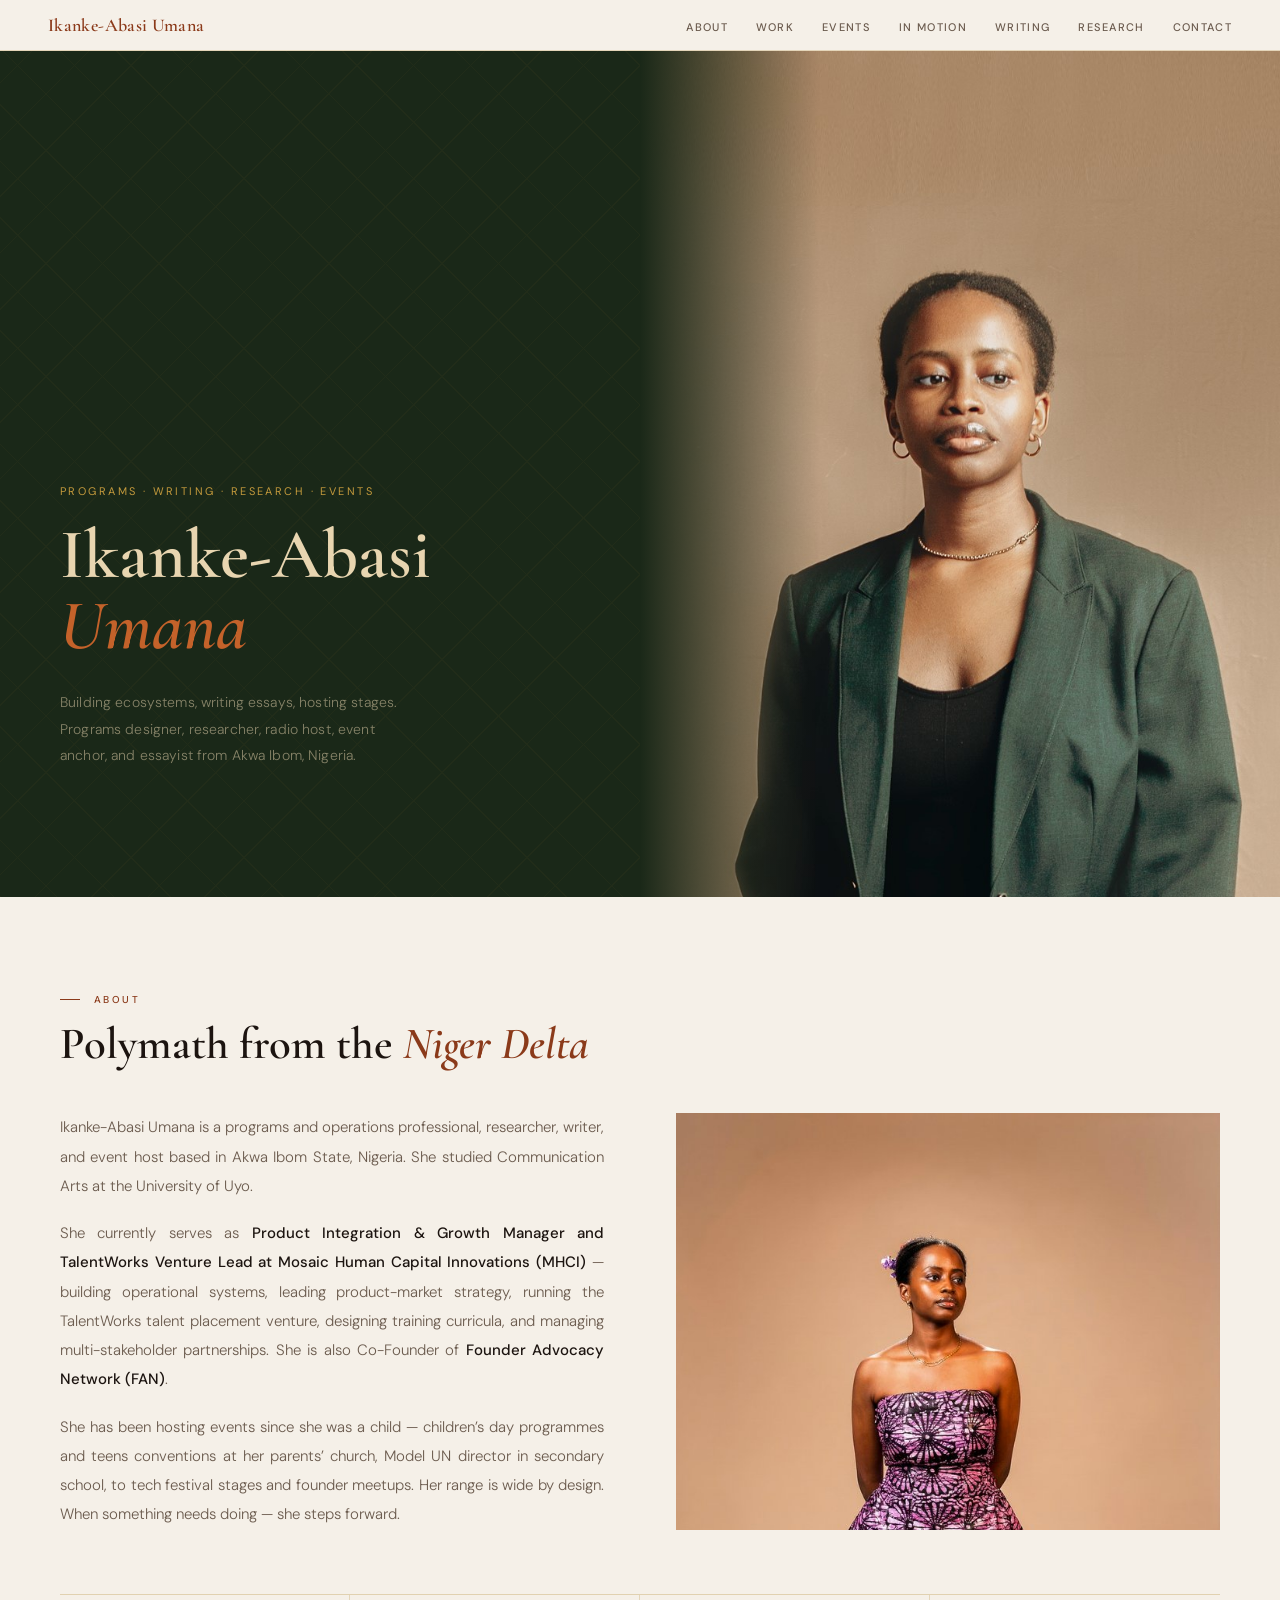
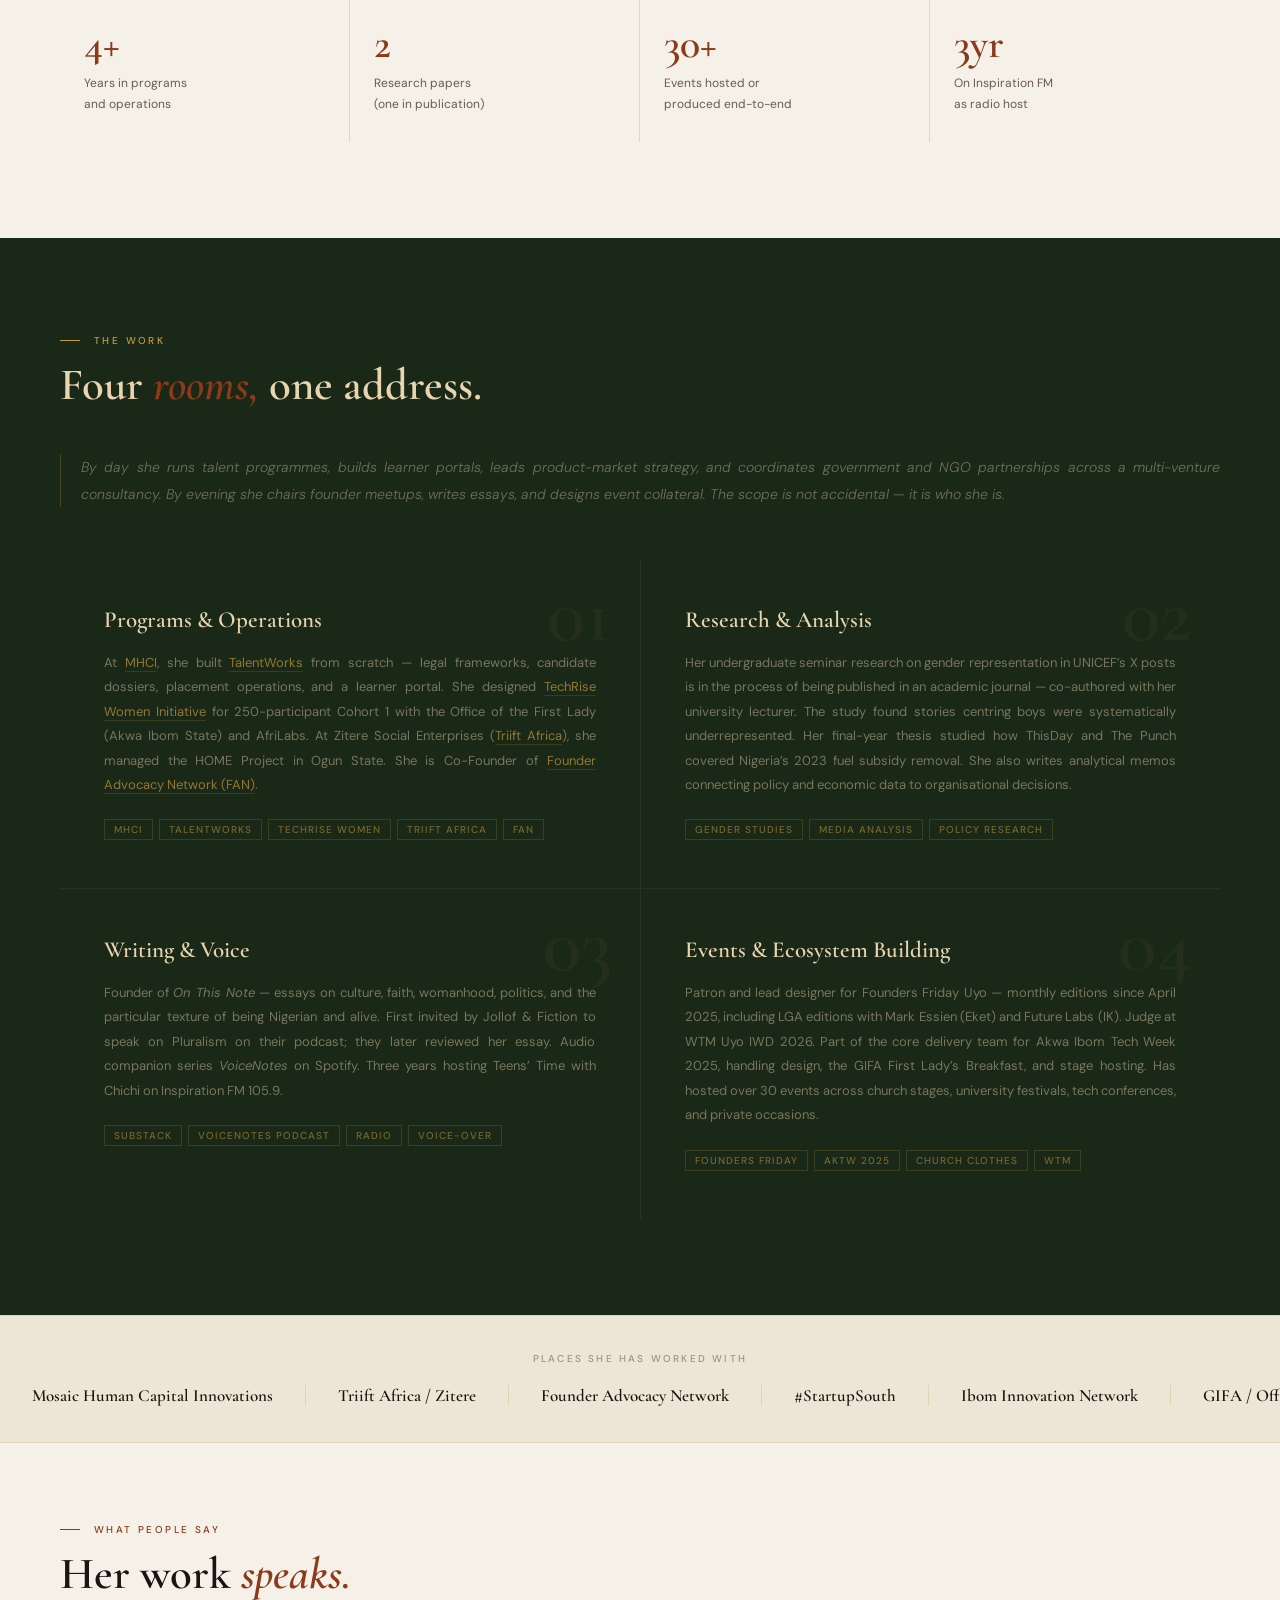
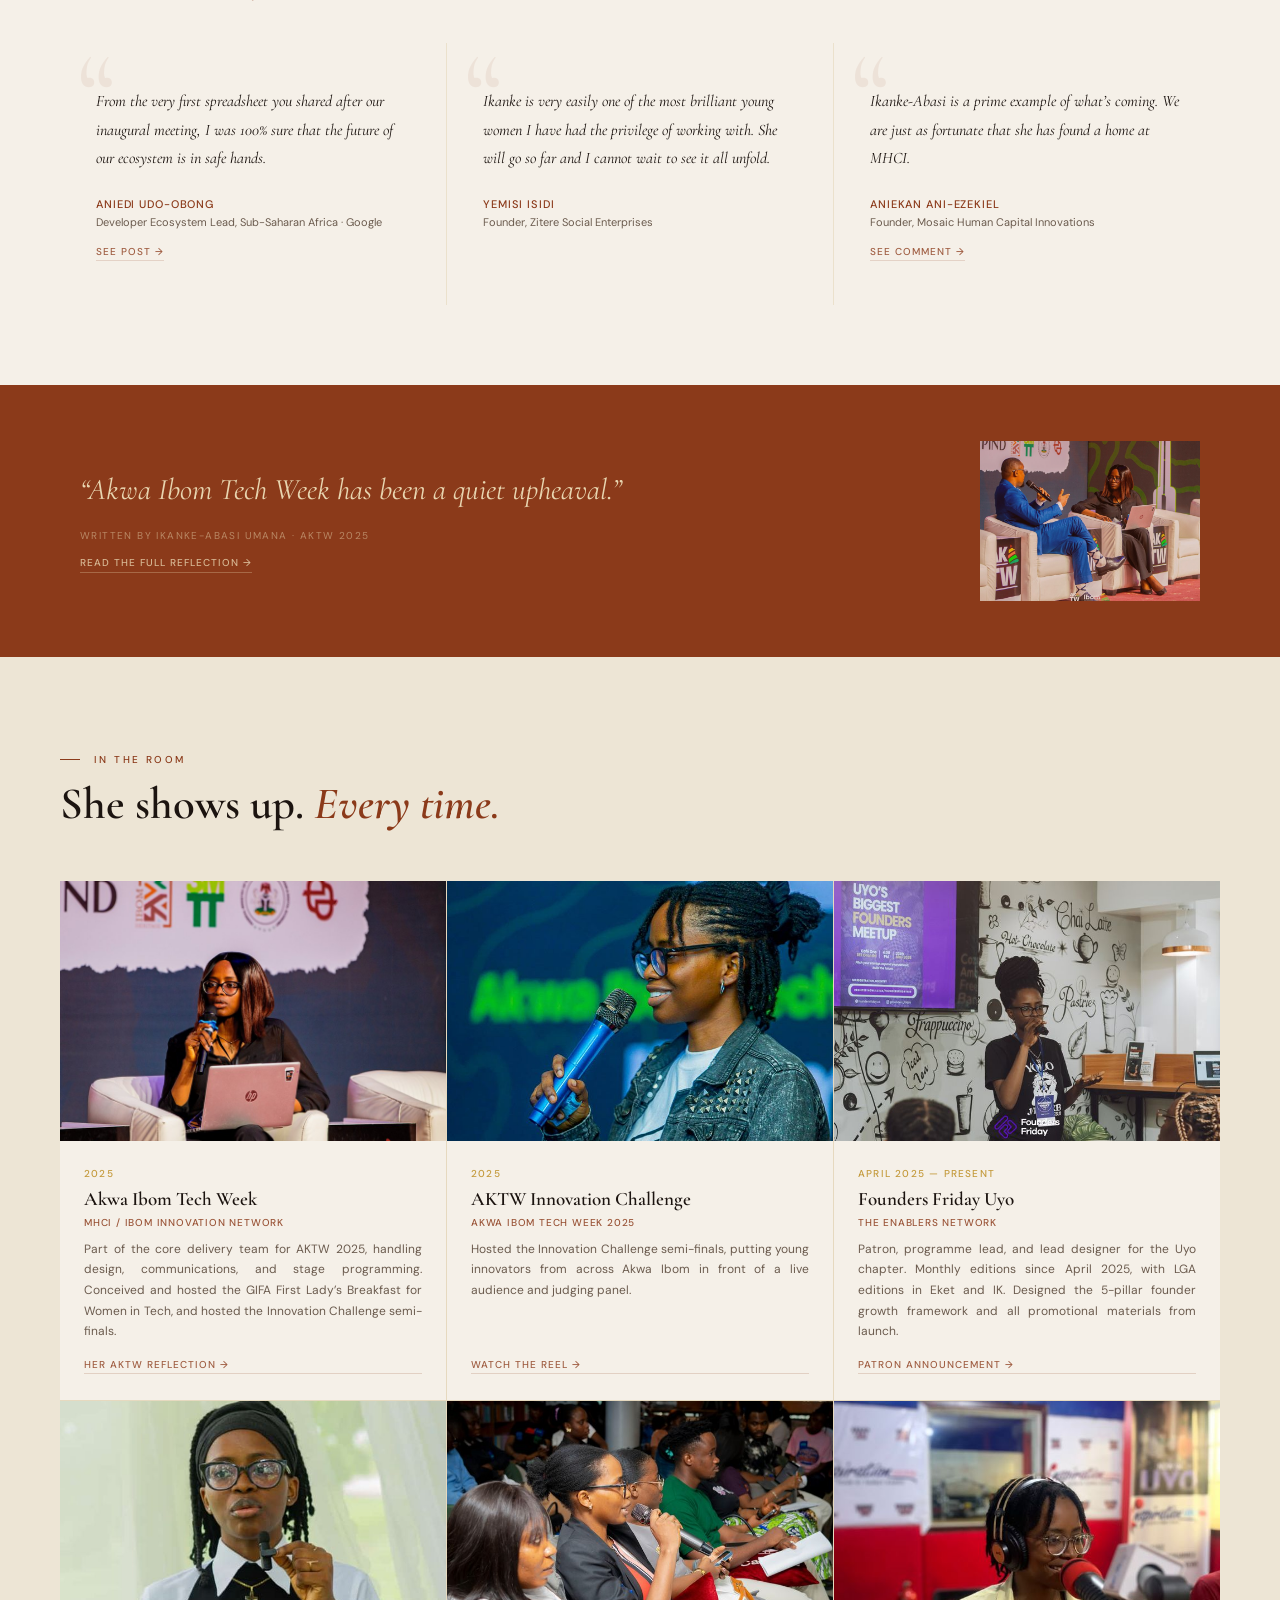
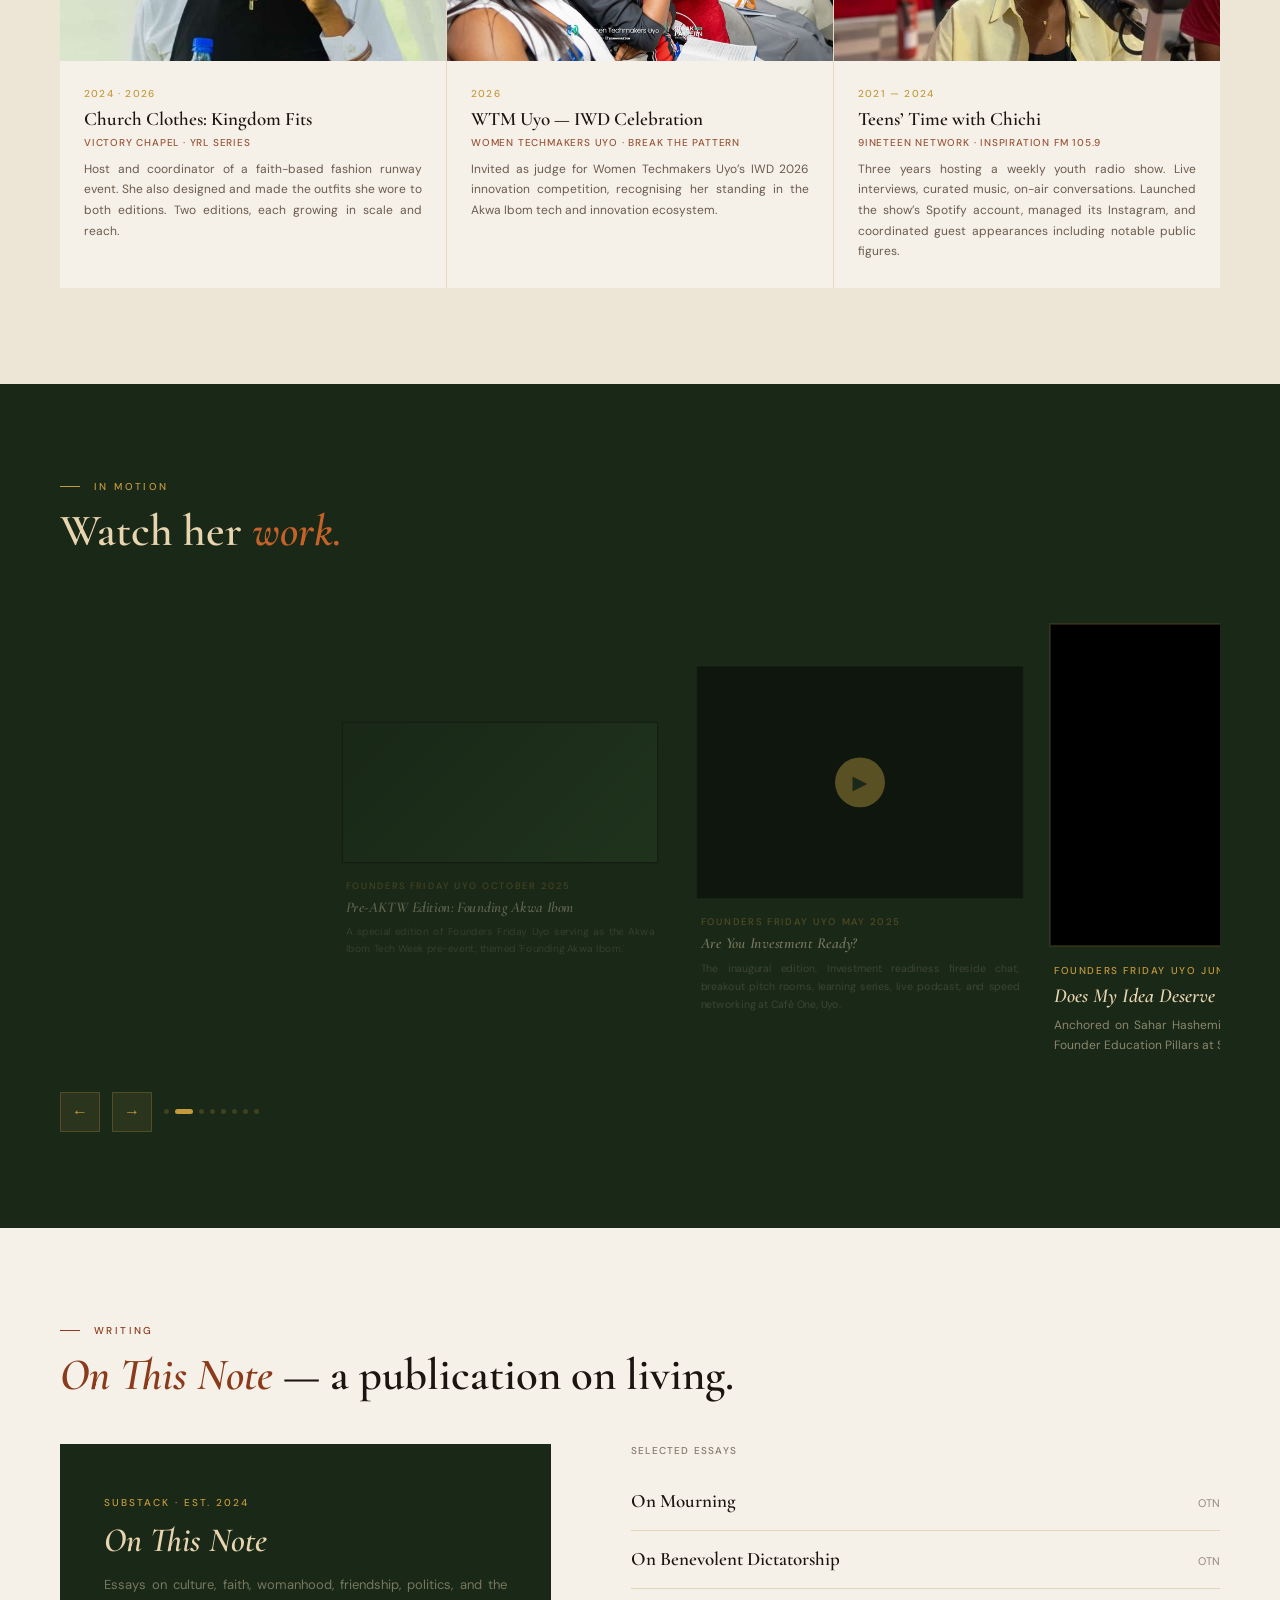
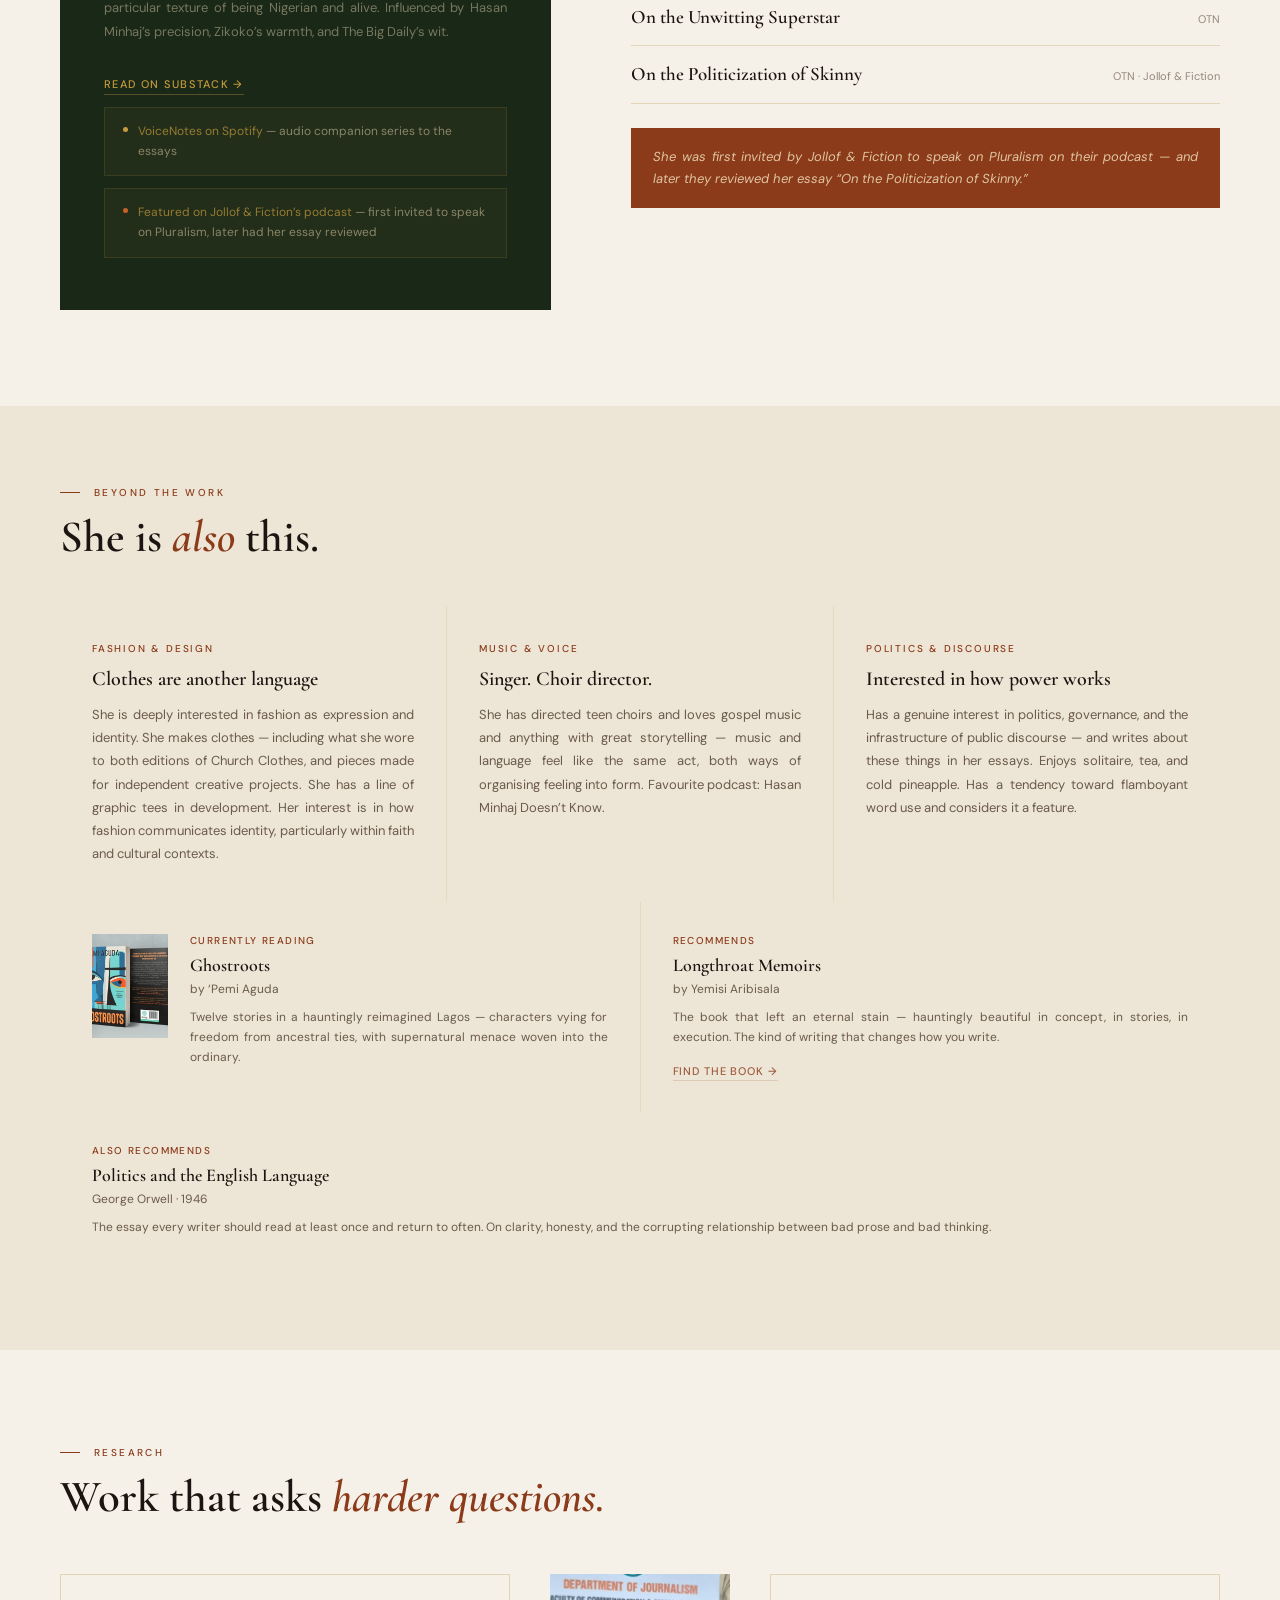
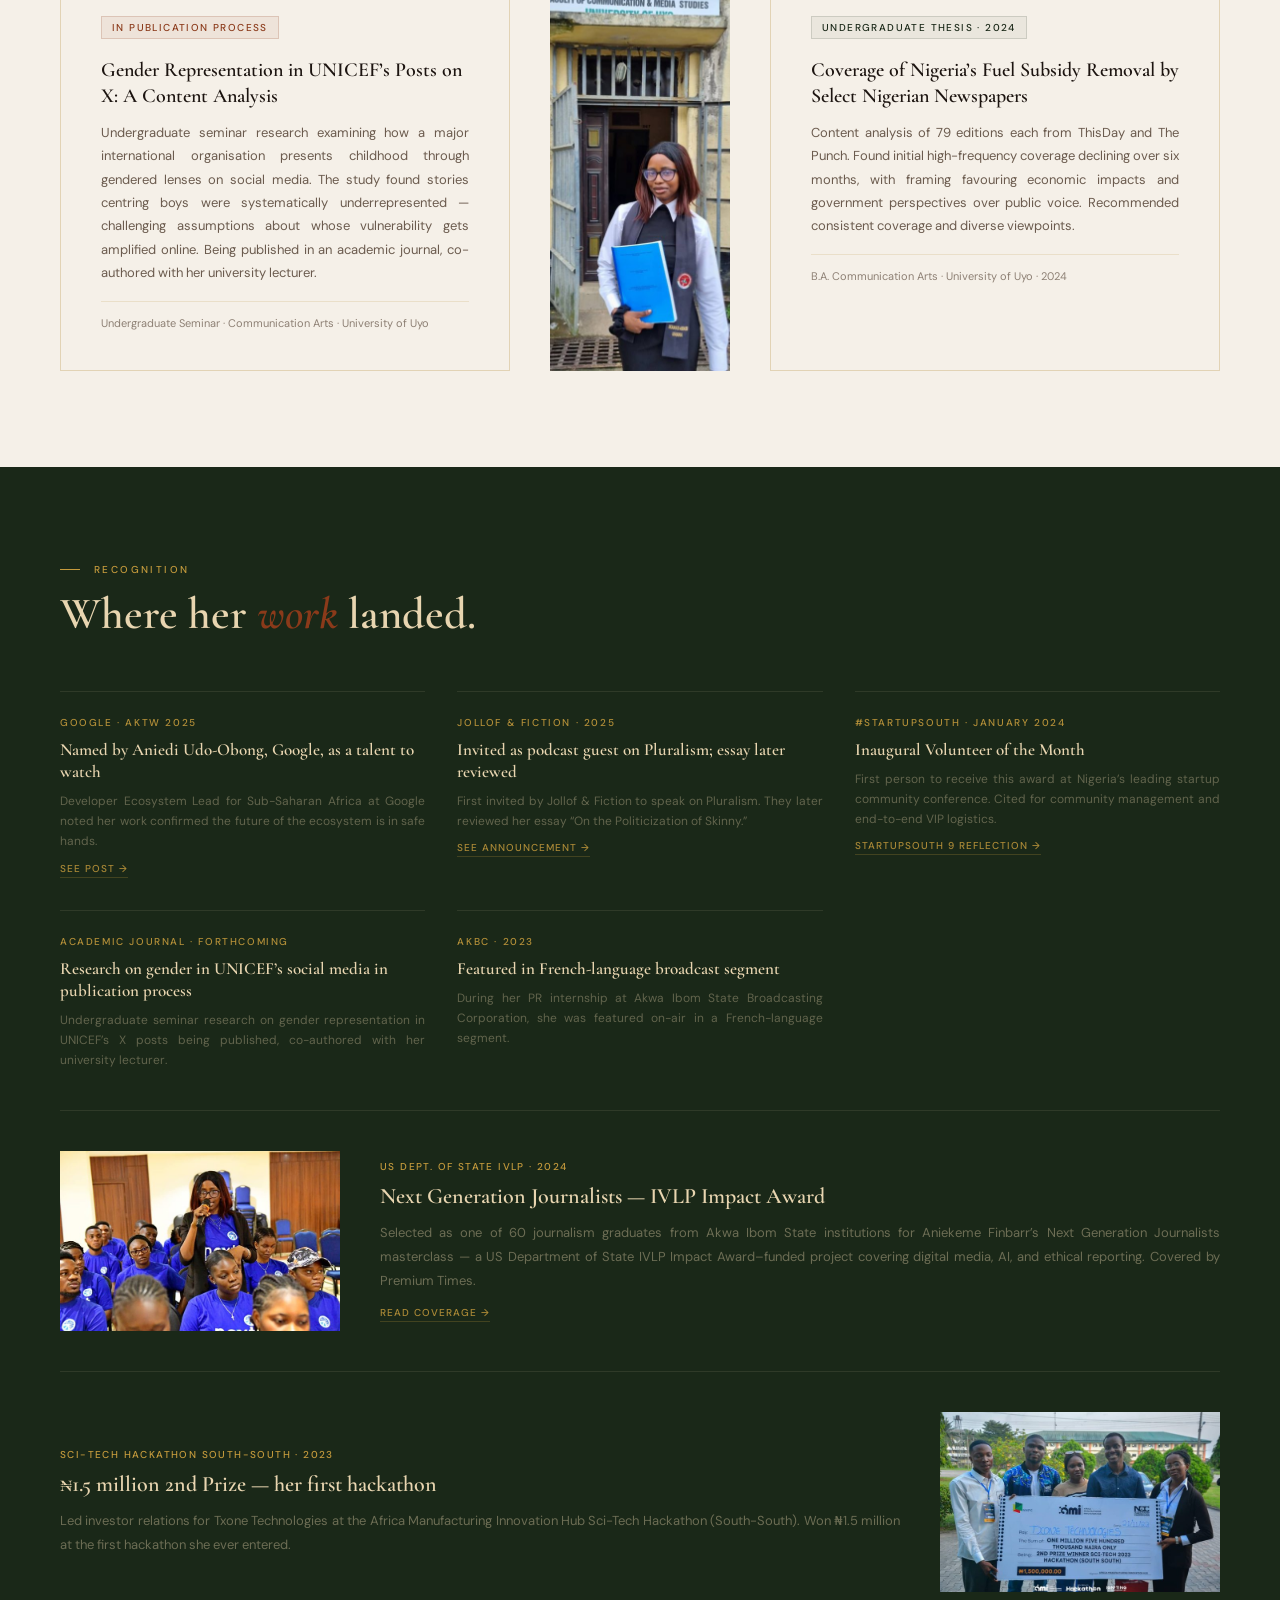
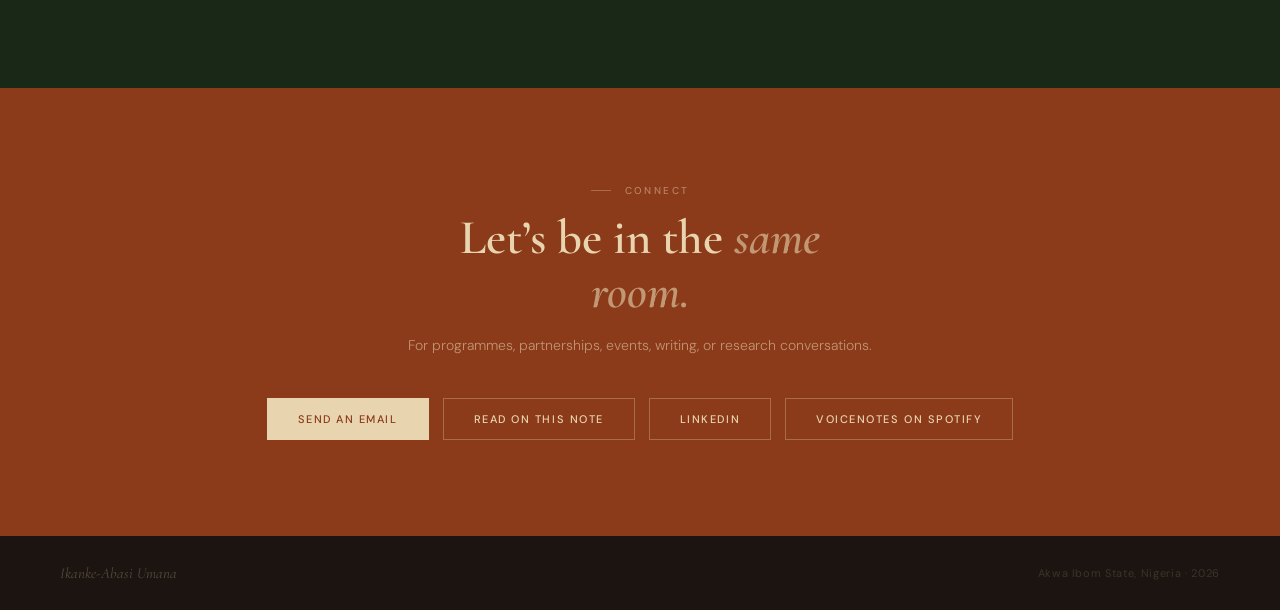
==== commit c344beee: "Update index.html" ====
--- a/index.html
+++ b/index.html
@@ -7,20 +7,20 @@
 <meta name="description" content="Ikanke-Abasi Umana (Kanky) is a programs and operations professional, researcher, essayist, and event host from Akwa Ibom, Nigeria. Product Integration & Growth Manager at MHCI. Founder of On This Note. Patron of Founders Friday Uyo.">
 <meta name="keywords" content="Ikanke-Abasi Umana, Kanky Umana, Kanky, Ikanke Abasi, MHCI, Mosaic Human Capital Innovations, TalentWorks, Founders Friday Uyo, On This Note, Akwa Ibom, Nigeria, programs management, essayist, researcher">
 <meta name="author" content="Ikanke-Abasi Umana">
-<link rel="canonical" href="https://kankyumana.github.io">
+<link rel="canonical" href="https://kankyumana.github.io/lore/">
 <meta property="og:title" content="Ikanke-Abasi Umana — Programs, Writing &amp; Events">
 <meta property="og:description" content="Building ecosystems, writing essays, hosting stages. Programs designer, researcher, radio host, and essayist from Akwa Ibom, Nigeria.">
-<meta property="og:image" content="https://kankyumana.github.io/kanky-1.jpg">
-<meta property="og:image:secure_url" content="https://kankyumana.github.io/kanky-1.jpg">
+<meta property="og:image" content="https://kankyumana.github.io/lore/kanky-1.jpg">
+<meta property="og:image:secure_url" content="https://kankyumana.github.io/lore/kanky-1.jpg">
 <meta property="og:image:width" content="1200">
 <meta property="og:image:height" content="630">
 <meta property="og:image:type" content="image/jpeg">
 <meta property="og:type" content="website">
-<meta property="og:url" content="https://kankyumana.github.io">
+<meta property="og:url" content="https://kankyumana.github.io/lore/">
 <meta name="twitter:card" content="summary_large_image">
 <meta name="twitter:title" content="Ikanke-Abasi Umana — Programs, Writing &amp; Events">
 <meta name="twitter:description" content="Building ecosystems, writing essays, hosting stages. From Akwa Ibom, Nigeria.">
-<meta name="twitter:image" content="https://kankyumana.github.io/kanky-1.jpg">
+<meta name="twitter:image" content="https://kankyumana.github.io/lore/kanky-1.jpg">
 <link rel="icon" type="image/png" sizes="32x32" href="flower-girl.png">
 <link rel="icon" type="image/png" sizes="16x16" href="flower-girl.png">
 <link rel="apple-touch-icon" sizes="180x180" href="flower-girl.png">
@@ -325,7 +325,7 @@
   <h2 class="section-title">Polymath from the <em>Niger Delta</em></h2>
   <div class="about-upper">
     <div class="about-text">
-      <p>Ikanke-Abasi Umana is a programs and operations professional, researcher, writer, and event host based in Akwa Ibom State, Nigeria. She holds a B.A. in Communication Arts from the University of Uyo, graduating as <strong>Best Student of the 2019/2020 session</strong> with a 4.14 GPA &mdash; the highest in her class.</p>
+      <p>Ikanke-Abasi Umana is a programs and operations professional, researcher, writer, and event host based in Akwa Ibom State, Nigeria. She studied Communication Arts at the University of Uyo.</p>
       <p>She currently serves as <strong>Product Integration &amp; Growth Manager and TalentWorks Venture Lead at Mosaic Human Capital Innovations (MHCI)</strong> &mdash; building operational systems, leading product-market strategy, running the TalentWorks talent placement venture, designing training curricula, and managing multi-stakeholder partnerships. She is also Co-Founder of <strong>Founder Advocacy Network (FAN)</strong>.</p>
       <p>She has been hosting events since she was a child &mdash; children&rsquo;s day programmes and teens conventions at her parents&rsquo; church, Model UN director in secondary school, to tech festival stages and founder meetups. Her range is wide by design. When something needs doing &mdash; she steps forward.</p>
     </div>
@@ -736,7 +736,7 @@
       <span class="r-status r-completed">Undergraduate thesis &middot; 2024</span>
       <h3 class="r-title">Coverage of Nigeria&rsquo;s Fuel Subsidy Removal by Select Nigerian Newspapers</h3>
       <p class="r-body">Content analysis of 79 editions each from ThisDay and The Punch. Found initial high-frequency coverage declining over six months, with framing favouring economic impacts and government perspectives over public voice. Recommended consistent coverage and diverse viewpoints.</p>
-      <div class="r-detail">B.A. Communication Arts &middot; University of Uyo &middot; 2024 &middot; CGPA 4.14 &middot; Best Graduating Student</div>
+      <div class="r-detail">B.A. Communication Arts &middot; University of Uyo &middot; 2024</div>
     </div>
   </div>
 </section>
@@ -762,11 +762,6 @@
       <h3 class="rec-headline">Inaugural Volunteer of the Month</h3>
       <p class="rec-detail">First person to receive this award at Nigeria&rsquo;s leading startup community conference. Cited for community management and end-to-end VIP logistics.</p>
       <a class="rec-link" href="https://www.linkedin.com/posts/ikanke-abasi-umana-815444173_startupsouth9-startupsouth9-startupsouth9-activity-7254782236644782080-1fVD" target="_blank">StartupSouth 9 reflection &rarr;</a>
-    </div>
-    <div class="rec-item">
-      <p class="rec-source">University of Uyo &middot; 2024</p>
-      <h3 class="rec-headline">Best Graduating Student, Communication Arts 2019/2020</h3>
-      <p class="rec-detail">Graduated with a 4.14 GPA &mdash; the highest in her class. Earlier: President of the Press Club and inaugural President of the ICPC anti-corruption club in secondary school.</p>
     </div>
     <div class="rec-item">
       <p class="rec-source">Academic Journal &middot; Forthcoming</p>
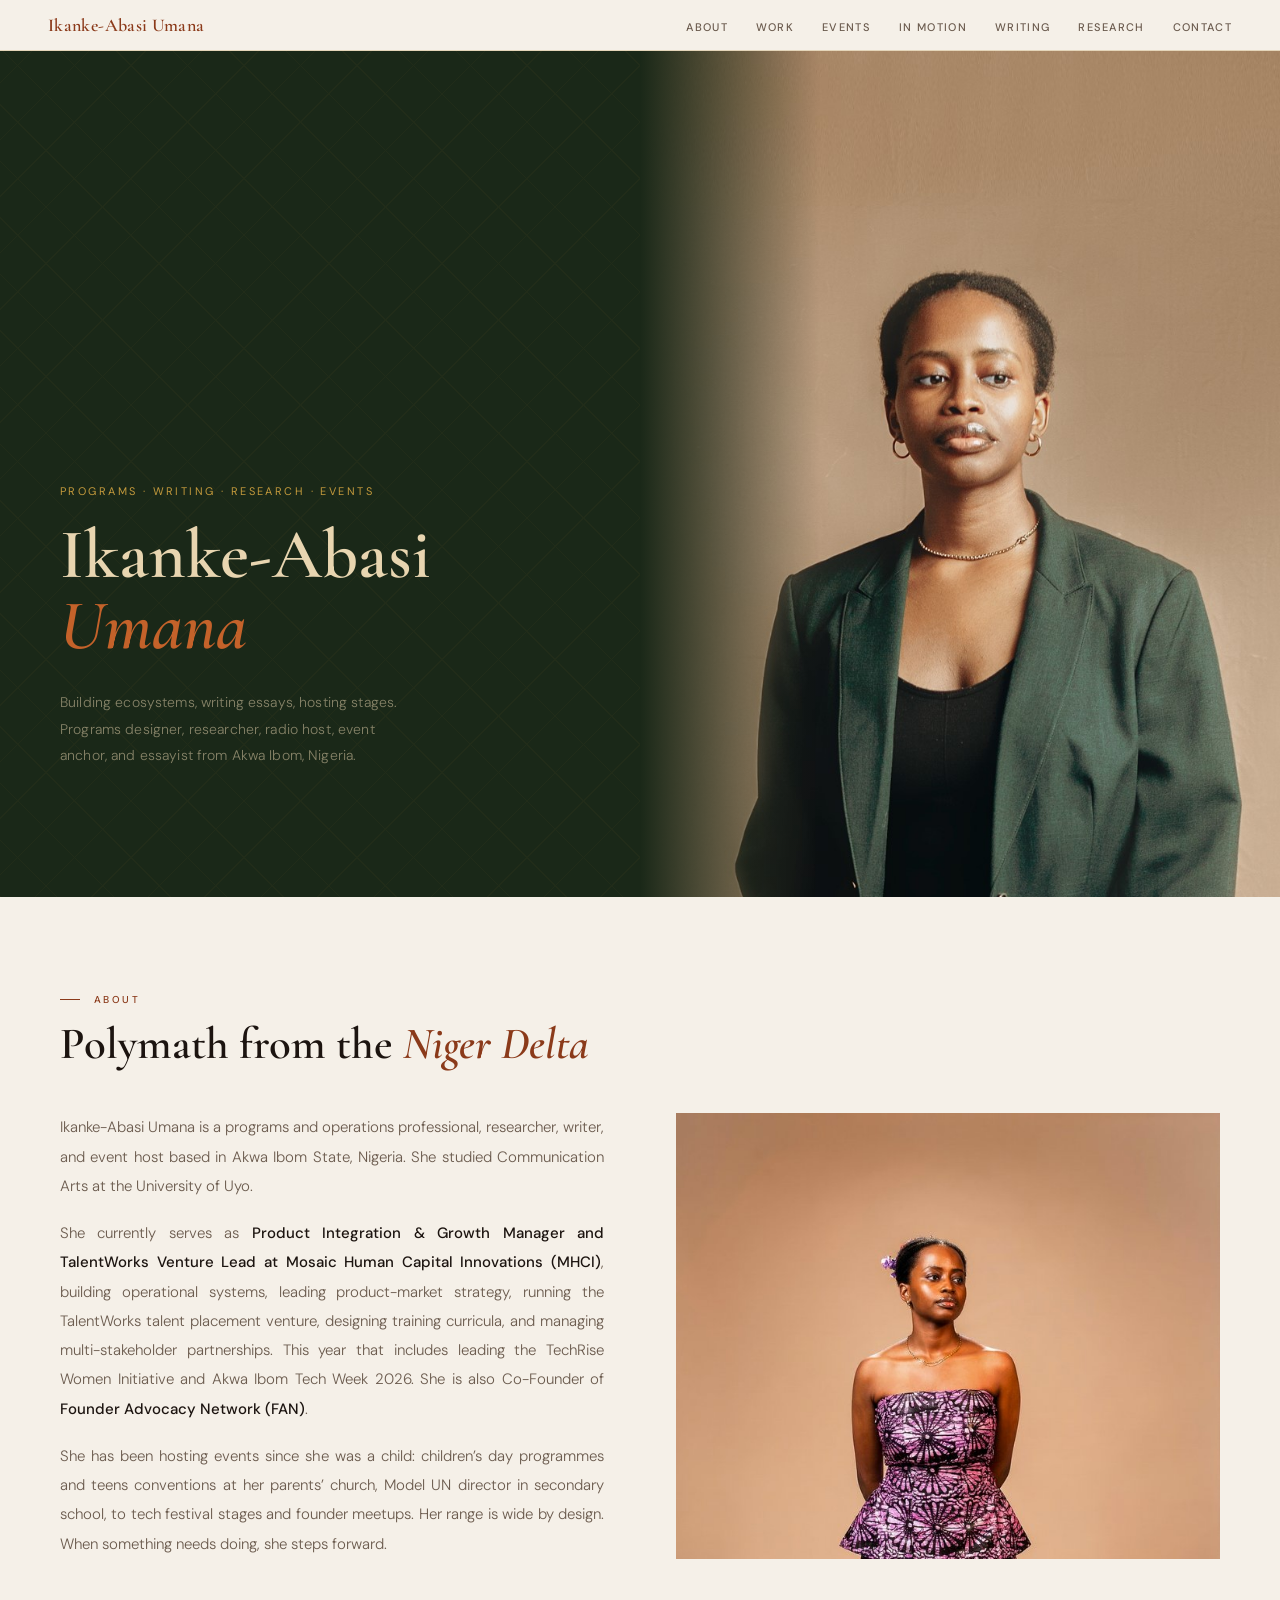
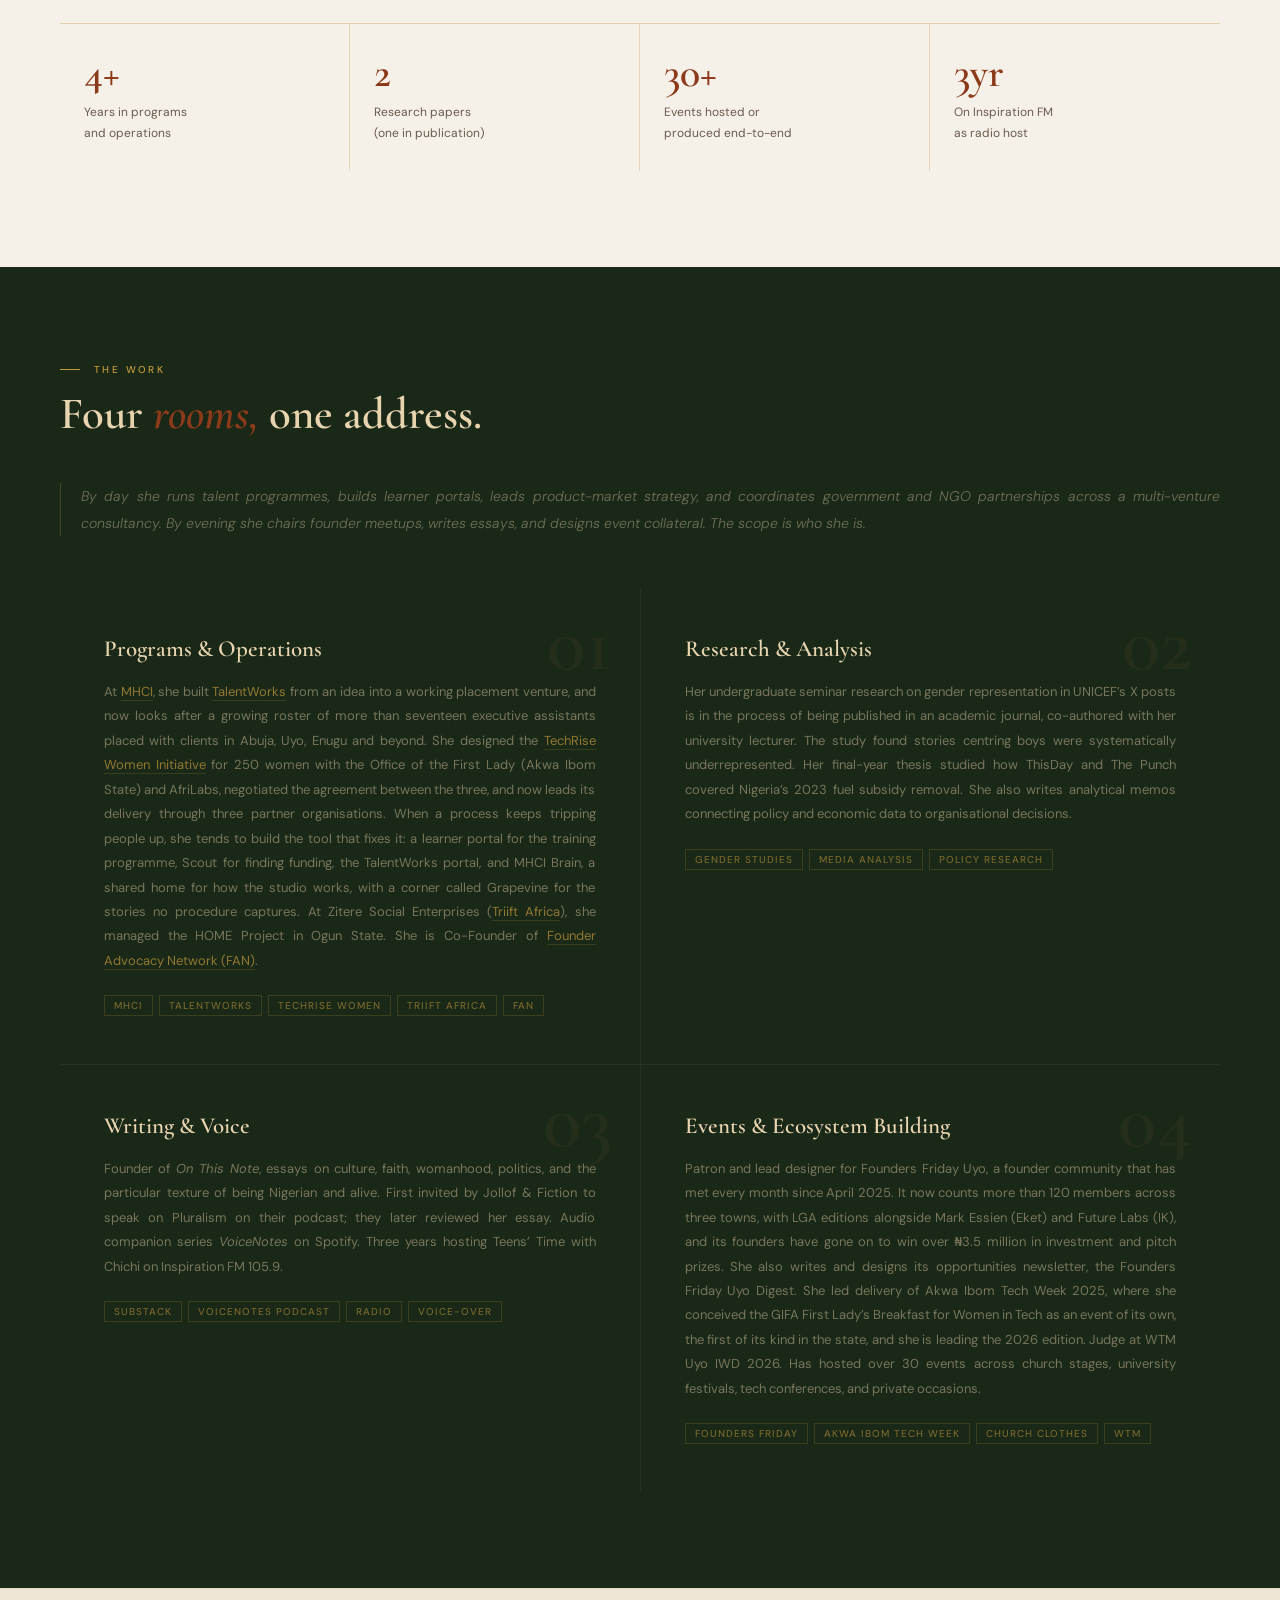
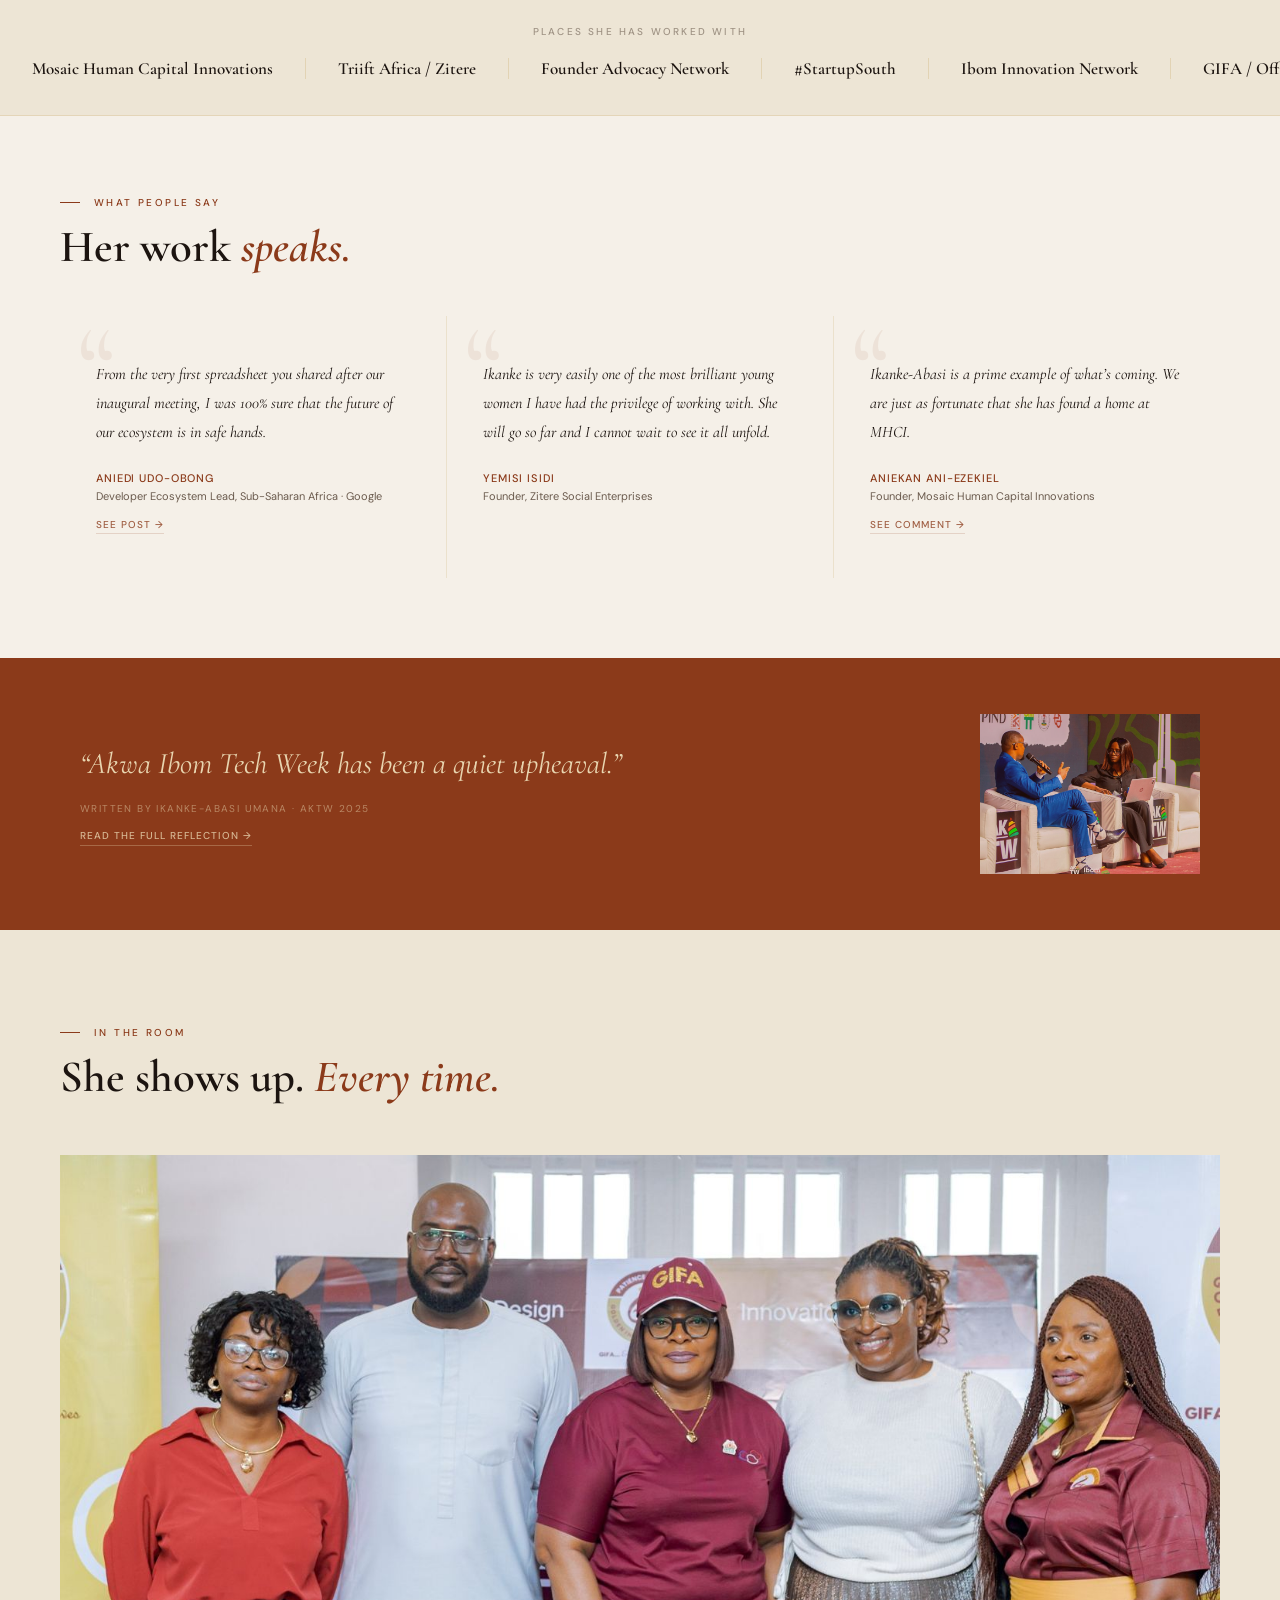
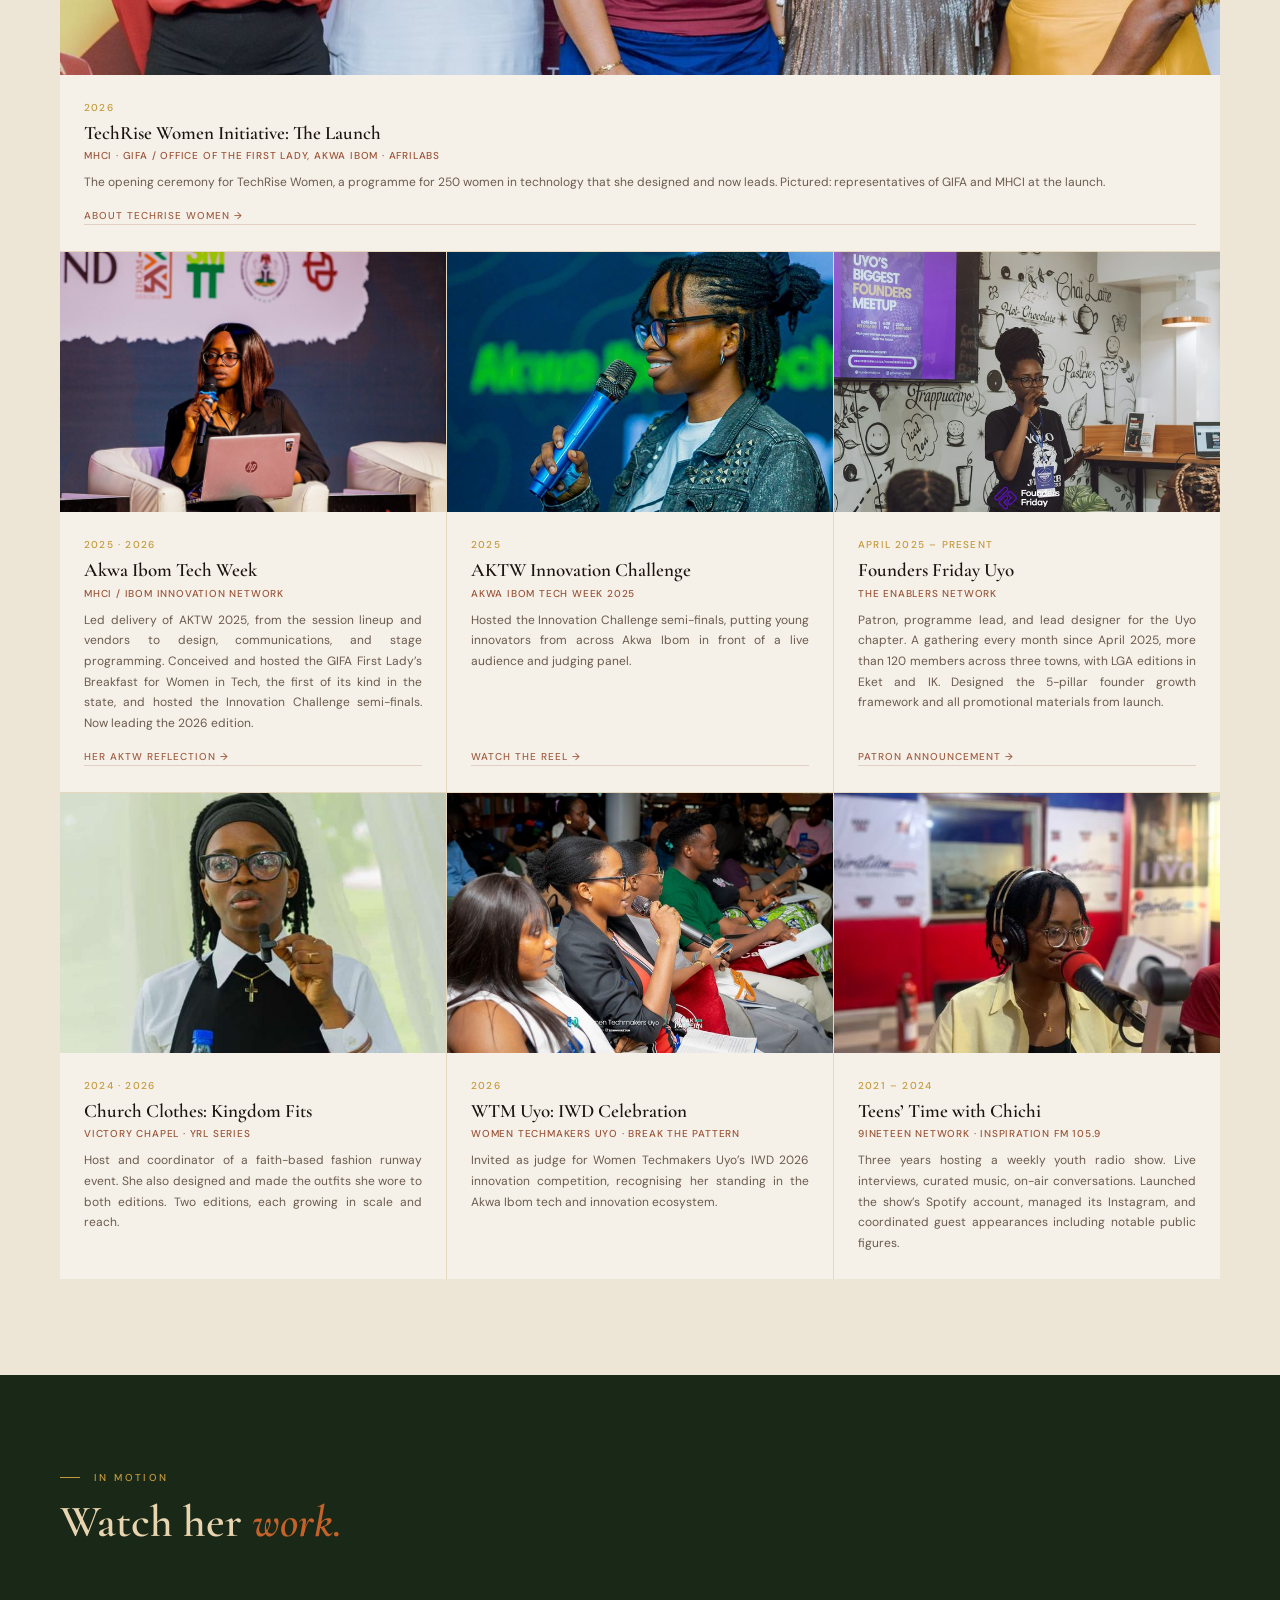
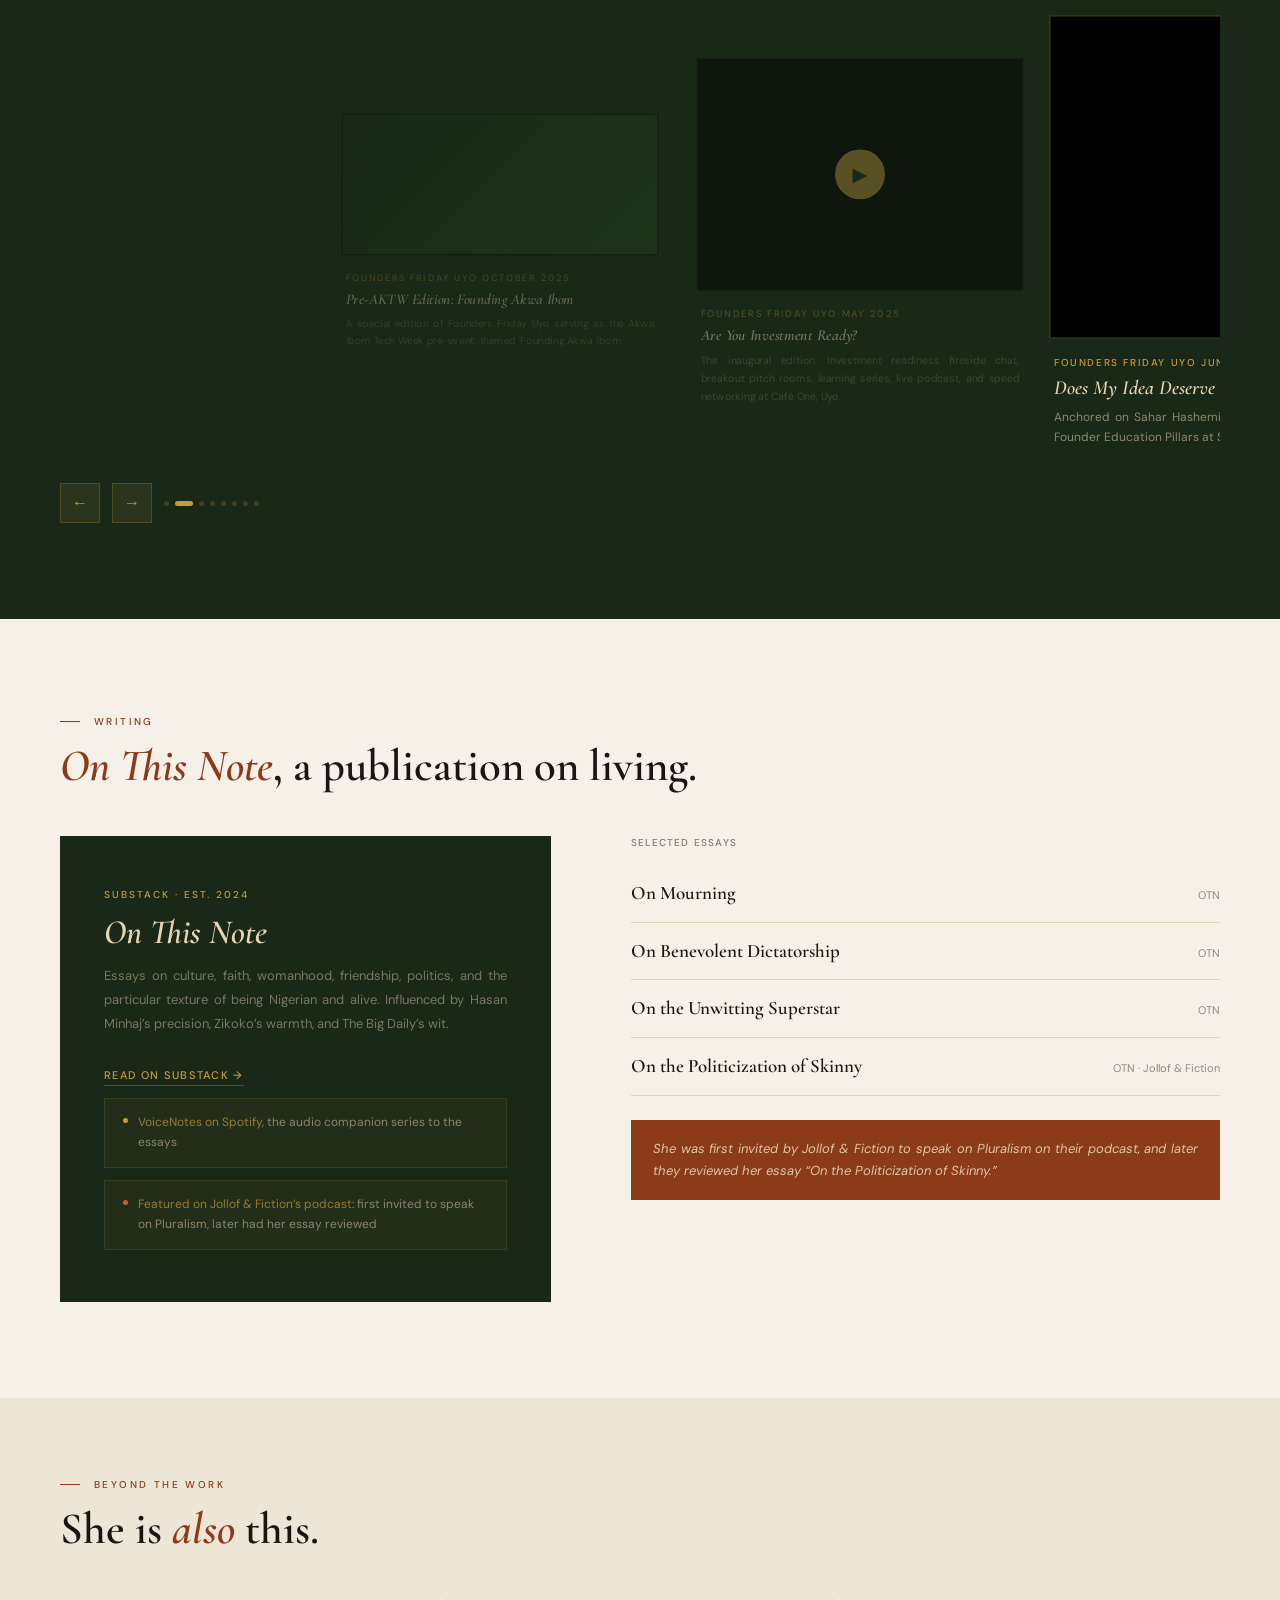
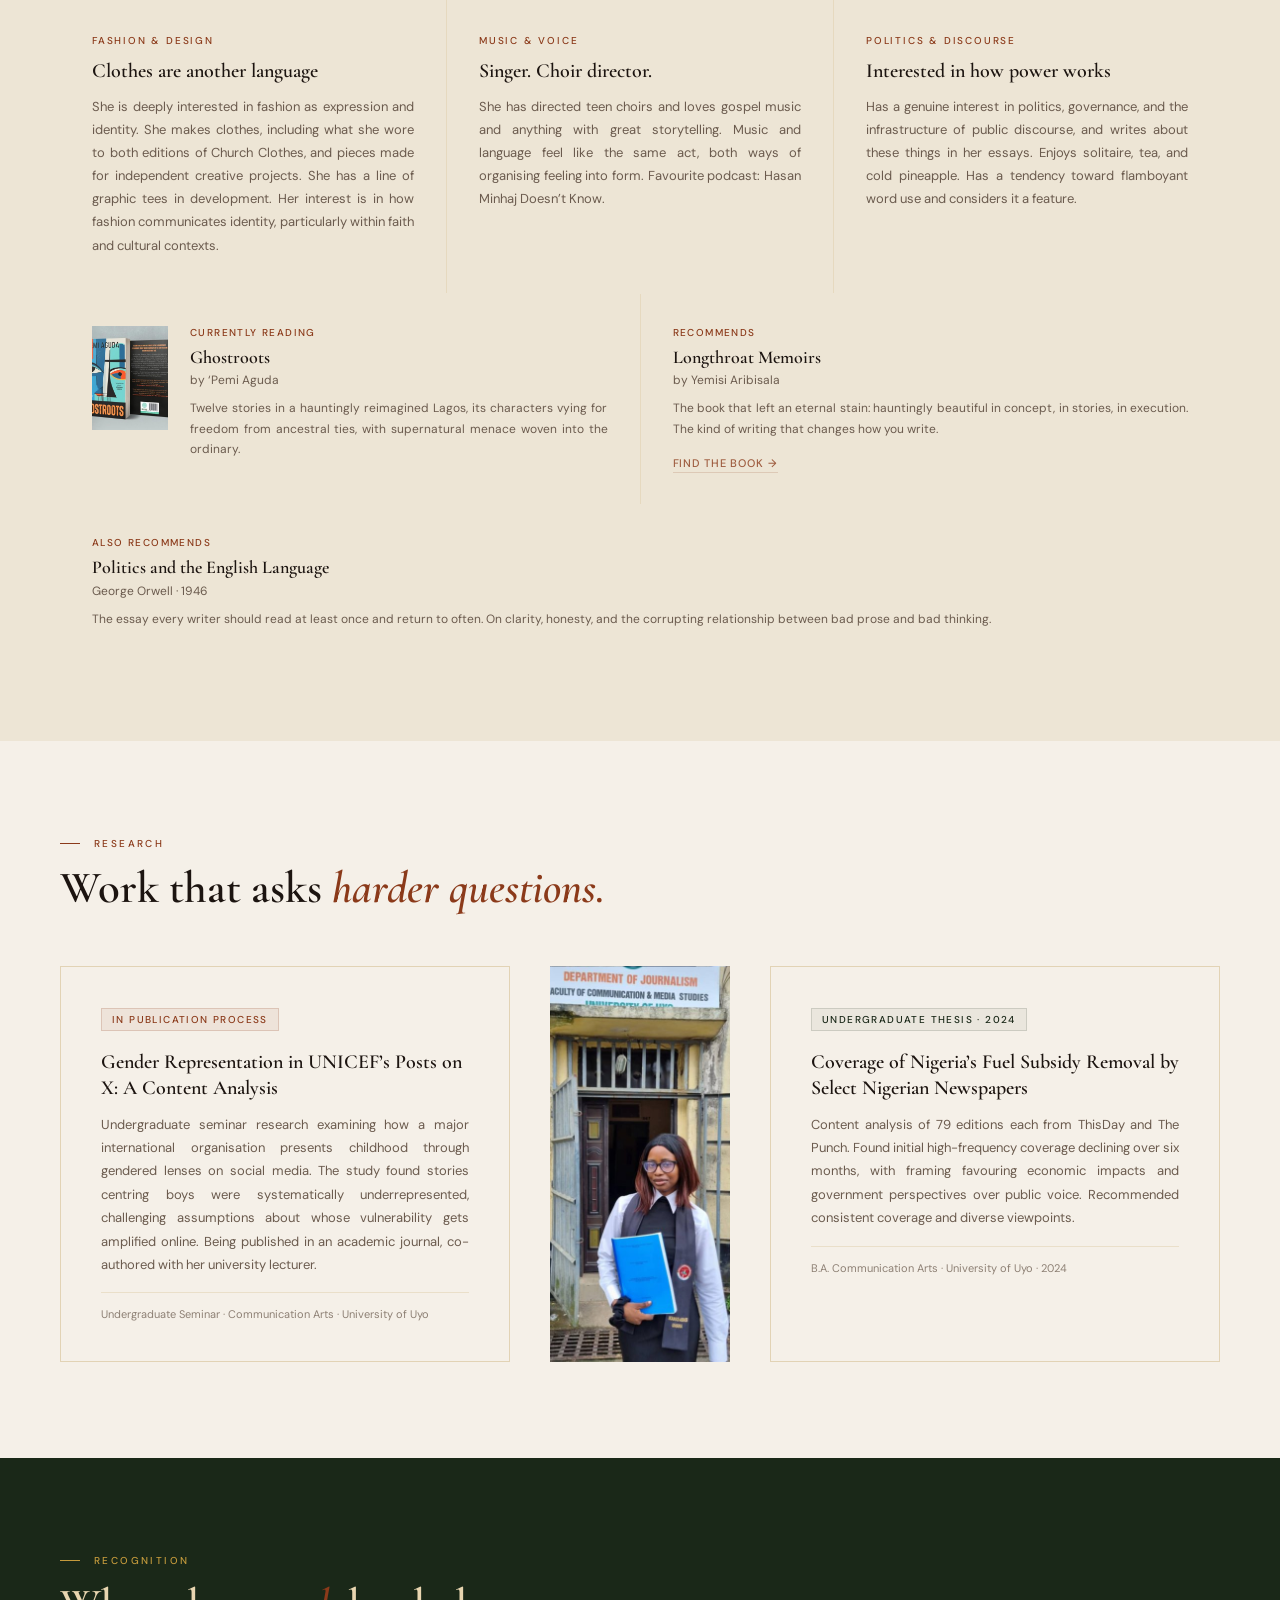
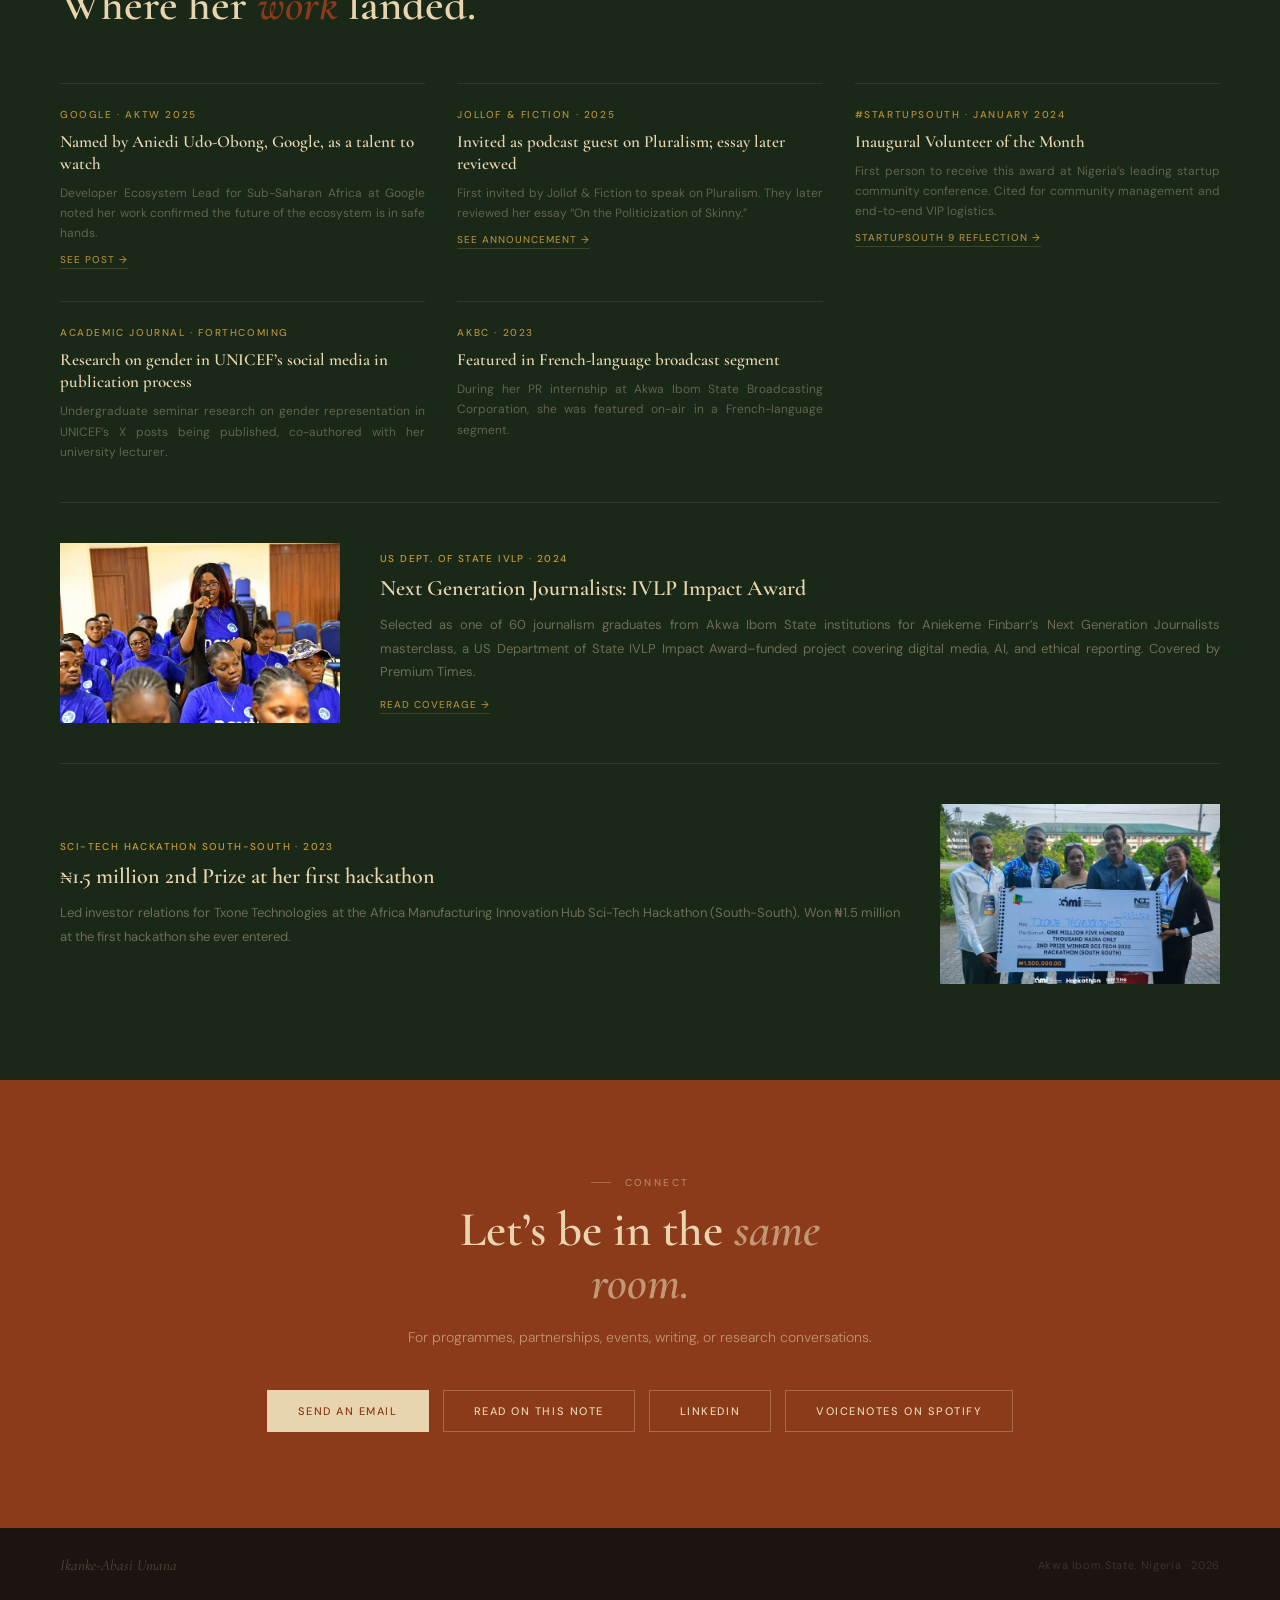
==== commit e29112d7: "Update index.html" ====
--- a/index.html
+++ b/index.html
@@ -3,12 +3,12 @@
 <head>
 <meta charset="UTF-8">
 <meta name="viewport" content="width=device-width, initial-scale=1.0">
-<title>Ikanke-Abasi Umana — Programs, Writing, Research & Events</title>
+<title>Ikanke-Abasi Umana | Programs, Writing, Research & Events</title>
 <meta name="description" content="Ikanke-Abasi Umana (Kanky) is a programs and operations professional, researcher, essayist, and event host from Akwa Ibom, Nigeria. Product Integration & Growth Manager at MHCI. Founder of On This Note. Patron of Founders Friday Uyo.">
 <meta name="keywords" content="Ikanke-Abasi Umana, Kanky Umana, Kanky, Ikanke Abasi, MHCI, Mosaic Human Capital Innovations, TalentWorks, Founders Friday Uyo, On This Note, Akwa Ibom, Nigeria, programs management, essayist, researcher">
 <meta name="author" content="Ikanke-Abasi Umana">
 <link rel="canonical" href="https://kankyumana.github.io/lore/">
-<meta property="og:title" content="Ikanke-Abasi Umana — Programs, Writing &amp; Events">
+<meta property="og:title" content="Ikanke-Abasi Umana | Programs, Writing &amp; Events">
 <meta property="og:description" content="Building ecosystems, writing essays, hosting stages. Programs designer, researcher, radio host, and essayist from Akwa Ibom, Nigeria.">
 <meta property="og:image" content="https://kankyumana.github.io/lore/kanky-1.jpg">
 <meta property="og:image:secure_url" content="https://kankyumana.github.io/lore/kanky-1.jpg">
@@ -18,7 +18,7 @@
 <meta property="og:type" content="website">
 <meta property="og:url" content="https://kankyumana.github.io/lore/">
 <meta name="twitter:card" content="summary_large_image">
-<meta name="twitter:title" content="Ikanke-Abasi Umana — Programs, Writing &amp; Events">
+<meta name="twitter:title" content="Ikanke-Abasi Umana | Programs, Writing &amp; Events">
 <meta name="twitter:description" content="Building ecosystems, writing essays, hosting stages. From Akwa Ibom, Nigeria.">
 <meta name="twitter:image" content="https://kankyumana.github.io/lore/kanky-1.jpg">
 <link rel="icon" type="image/png" sizes="32x32" href="flower-girl.png">
@@ -129,6 +129,8 @@
 .events-grid{display:grid;grid-template-columns:repeat(3,1fr);gap:1px;background:rgba(212,188,140,0.3);margin-top:52px;}
 .event-card{background:var(--linen);overflow:hidden;display:flex;flex-direction:column;}
 .event-img{width:100%;height:260px;background-size:cover;flex-shrink:0;}
+.event-feature{grid-column:1/-1;}
+.event-feature .event-img{height:clamp(240px,42vw,520px);}
 .event-body{padding:26px 24px;flex:1;display:flex;flex-direction:column;}
 .event-year{font-size:10px;letter-spacing:0.12em;text-transform:uppercase;color:var(--brass);font-weight:500;margin-bottom:8px;}
 .event-title{font-family:var(--serif);font-size:19px;font-weight:600;color:var(--ink);margin-bottom:5px;line-height:1.2;}
@@ -326,8 +328,8 @@
   <div class="about-upper">
     <div class="about-text">
       <p>Ikanke-Abasi Umana is a programs and operations professional, researcher, writer, and event host based in Akwa Ibom State, Nigeria. She studied Communication Arts at the University of Uyo.</p>
-      <p>She currently serves as <strong>Product Integration &amp; Growth Manager and TalentWorks Venture Lead at Mosaic Human Capital Innovations (MHCI)</strong> &mdash; building operational systems, leading product-market strategy, running the TalentWorks talent placement venture, designing training curricula, and managing multi-stakeholder partnerships. She is also Co-Founder of <strong>Founder Advocacy Network (FAN)</strong>.</p>
-      <p>She has been hosting events since she was a child &mdash; children&rsquo;s day programmes and teens conventions at her parents&rsquo; church, Model UN director in secondary school, to tech festival stages and founder meetups. Her range is wide by design. When something needs doing &mdash; she steps forward.</p>
+      <p>She currently serves as <strong>Product Integration &amp; Growth Manager and TalentWorks Venture Lead at Mosaic Human Capital Innovations (MHCI)</strong>, building operational systems, leading product-market strategy, running the TalentWorks talent placement venture, designing training curricula, and managing multi-stakeholder partnerships. This year that includes leading the TechRise Women Initiative and Akwa Ibom Tech Week 2026. She is also Co-Founder of <strong>Founder Advocacy Network (FAN)</strong>.</p>
+      <p>She has been hosting events since she was a child: children&rsquo;s day programmes and teens conventions at her parents&rsquo; church, Model UN director in secondary school, to tech festival stages and founder meetups. Her range is wide by design. When something needs doing, she steps forward.</p>
     </div>
     <div class="about-photo" style="background-image:url('[data-uri]');background-size:cover;background-position:center top;"></div>
   </div>
@@ -342,31 +344,31 @@
 <section class="work" id="work">
   <p class="section-label">The Work</p>
   <h2 class="section-title" style="color:var(--sand);">Four <em>rooms,</em> one address.</h2>
-  <p class="work-intro">By day she runs talent programmes, builds learner portals, leads product-market strategy, and coordinates government and NGO partnerships across a multi-venture consultancy. By evening she chairs founder meetups, writes essays, and designs event collateral. The scope is not accidental &mdash; it is who she is.</p>
+  <p class="work-intro">By day she runs talent programmes, builds learner portals, leads product-market strategy, and coordinates government and NGO partnerships across a multi-venture consultancy. By evening she chairs founder meetups, writes essays, and designs event collateral. The scope is who she is.</p>
   <div class="work-grid">
     <div class="work-card">
       <span class="work-num">01</span>
       <h3 class="work-title">Programs &amp; Operations</h3>
-      <p class="work-body">At <a href="https://mosaichci.com/" target="_blank">MHCI</a>, she built <a href="https://mosaichci.com/talentworks/" target="_blank">TalentWorks</a> from scratch &mdash; legal frameworks, candidate dossiers, placement operations, and a learner portal. She designed <a href="https://mosaichci.com/twi/" target="_blank">TechRise Women Initiative</a> for 250-participant Cohort 1 with the Office of the First Lady (Akwa Ibom State) and AfriLabs. At Zitere Social Enterprises (<a href="https://ng.linkedin.com/company/triiftafrica" target="_blank">Triift Africa</a>), she managed the HOME Project in Ogun State. She is Co-Founder of <a href="https://ng.linkedin.com/company/founder-advocacy-network" target="_blank">Founder Advocacy Network (FAN)</a>.</p>
+      <p class="work-body">At <a href="https://mosaichci.com/" target="_blank">MHCI</a>, she built <a href="https://mosaichci.com/talentworks/" target="_blank">TalentWorks</a> from an idea into a working placement venture, and now looks after a growing roster of more than seventeen executive assistants placed with clients in Abuja, Uyo, Enugu and beyond. She designed the <a href="https://mosaichci.com/twi/" target="_blank">TechRise Women Initiative</a> for 250 women with the Office of the First Lady (Akwa Ibom State) and AfriLabs, negotiated the agreement between the three, and now leads its delivery through three partner organisations. When a process keeps tripping people up, she tends to build the tool that fixes it: a learner portal for the training programme, Scout for finding funding, the TalentWorks portal, and MHCI Brain, a shared home for how the studio works, with a corner called Grapevine for the stories no procedure captures. At Zitere Social Enterprises (<a href="https://ng.linkedin.com/company/triiftafrica" target="_blank">Triift Africa</a>), she managed the HOME Project in Ogun State. She is Co-Founder of <a href="https://ng.linkedin.com/company/founder-advocacy-network" target="_blank">Founder Advocacy Network (FAN)</a>.</p>
       <div class="work-tags"><span class="tag">MHCI</span><span class="tag">TalentWorks</span><span class="tag">TechRise Women</span><span class="tag">Triift Africa</span><span class="tag">FAN</span></div>
     </div>
     <div class="work-card">
       <span class="work-num">02</span>
       <h3 class="work-title">Research &amp; Analysis</h3>
-      <p class="work-body">Her undergraduate seminar research on gender representation in UNICEF&rsquo;s X posts is in the process of being published in an academic journal &mdash; co-authored with her university lecturer. The study found stories centring boys were systematically underrepresented. Her final-year thesis studied how ThisDay and The Punch covered Nigeria&rsquo;s 2023 fuel subsidy removal. She also writes analytical memos connecting policy and economic data to organisational decisions.</p>
+      <p class="work-body">Her undergraduate seminar research on gender representation in UNICEF&rsquo;s X posts is in the process of being published in an academic journal, co-authored with her university lecturer. The study found stories centring boys were systematically underrepresented. Her final-year thesis studied how ThisDay and The Punch covered Nigeria&rsquo;s 2023 fuel subsidy removal. She also writes analytical memos connecting policy and economic data to organisational decisions.</p>
       <div class="work-tags"><span class="tag">Gender Studies</span><span class="tag">Media Analysis</span><span class="tag">Policy Research</span></div>
     </div>
     <div class="work-card">
       <span class="work-num">03</span>
       <h3 class="work-title">Writing &amp; Voice</h3>
-      <p class="work-body">Founder of <em>On This Note</em> &mdash; essays on culture, faith, womanhood, politics, and the particular texture of being Nigerian and alive. First invited by Jollof &amp; Fiction to speak on Pluralism on their podcast; they later reviewed her essay. Audio companion series <em>VoiceNotes</em> on Spotify. Three years hosting Teens&rsquo; Time with Chichi on Inspiration FM 105.9.</p>
+      <p class="work-body">Founder of <em>On This Note</em>, essays on culture, faith, womanhood, politics, and the particular texture of being Nigerian and alive. First invited by Jollof &amp; Fiction to speak on Pluralism on their podcast; they later reviewed her essay. Audio companion series <em>VoiceNotes</em> on Spotify. Three years hosting Teens&rsquo; Time with Chichi on Inspiration FM 105.9.</p>
       <div class="work-tags"><span class="tag">Substack</span><span class="tag">VoiceNotes Podcast</span><span class="tag">Radio</span><span class="tag">Voice-over</span></div>
     </div>
     <div class="work-card">
       <span class="work-num">04</span>
       <h3 class="work-title">Events &amp; Ecosystem Building</h3>
-      <p class="work-body">Patron and lead designer for Founders Friday Uyo &mdash; monthly editions since April 2025, including LGA editions with Mark Essien (Eket) and Future Labs (IK). Judge at WTM Uyo IWD 2026. Part of the core delivery team for Akwa Ibom Tech Week 2025, handling design, the GIFA First Lady&rsquo;s Breakfast, and stage hosting. Has hosted over 30 events across church stages, university festivals, tech conferences, and private occasions.</p>
-      <div class="work-tags"><span class="tag">Founders Friday</span><span class="tag">AKTW 2025</span><span class="tag">Church Clothes</span><span class="tag">WTM</span></div>
+      <p class="work-body">Patron and lead designer for Founders Friday Uyo, a founder community that has met every month since April 2025. It now counts more than 120 members across three towns, with LGA editions alongside Mark Essien (Eket) and Future Labs (IK), and its founders have gone on to win over &#8358;3.5 million in investment and pitch prizes. She also writes and designs its opportunities newsletter, the Founders Friday Uyo Digest. She led delivery of Akwa Ibom Tech Week 2025, where she conceived the GIFA First Lady&rsquo;s Breakfast for Women in Tech as an event of its own, the first of its kind in the state, and she is leading the 2026 edition. Judge at WTM Uyo IWD 2026. Has hosted over 30 events across church stages, university festivals, tech conferences, and private occasions.</p>
+      <div class="work-tags"><span class="tag">Founders Friday</span><span class="tag">Akwa Ibom Tech Week</span><span class="tag">Church Clothes</span><span class="tag">WTM</span></div>
     </div>
   </div>
 </section>
@@ -436,13 +438,23 @@
   <p class="section-label">In the Room</p>
   <h2 class="section-title">She shows up. <em>Every time.</em></h2>
   <div class="events-grid">
+    <div class="event-card event-feature">
+      <div class="event-img" style="background-image:url('[data-uri]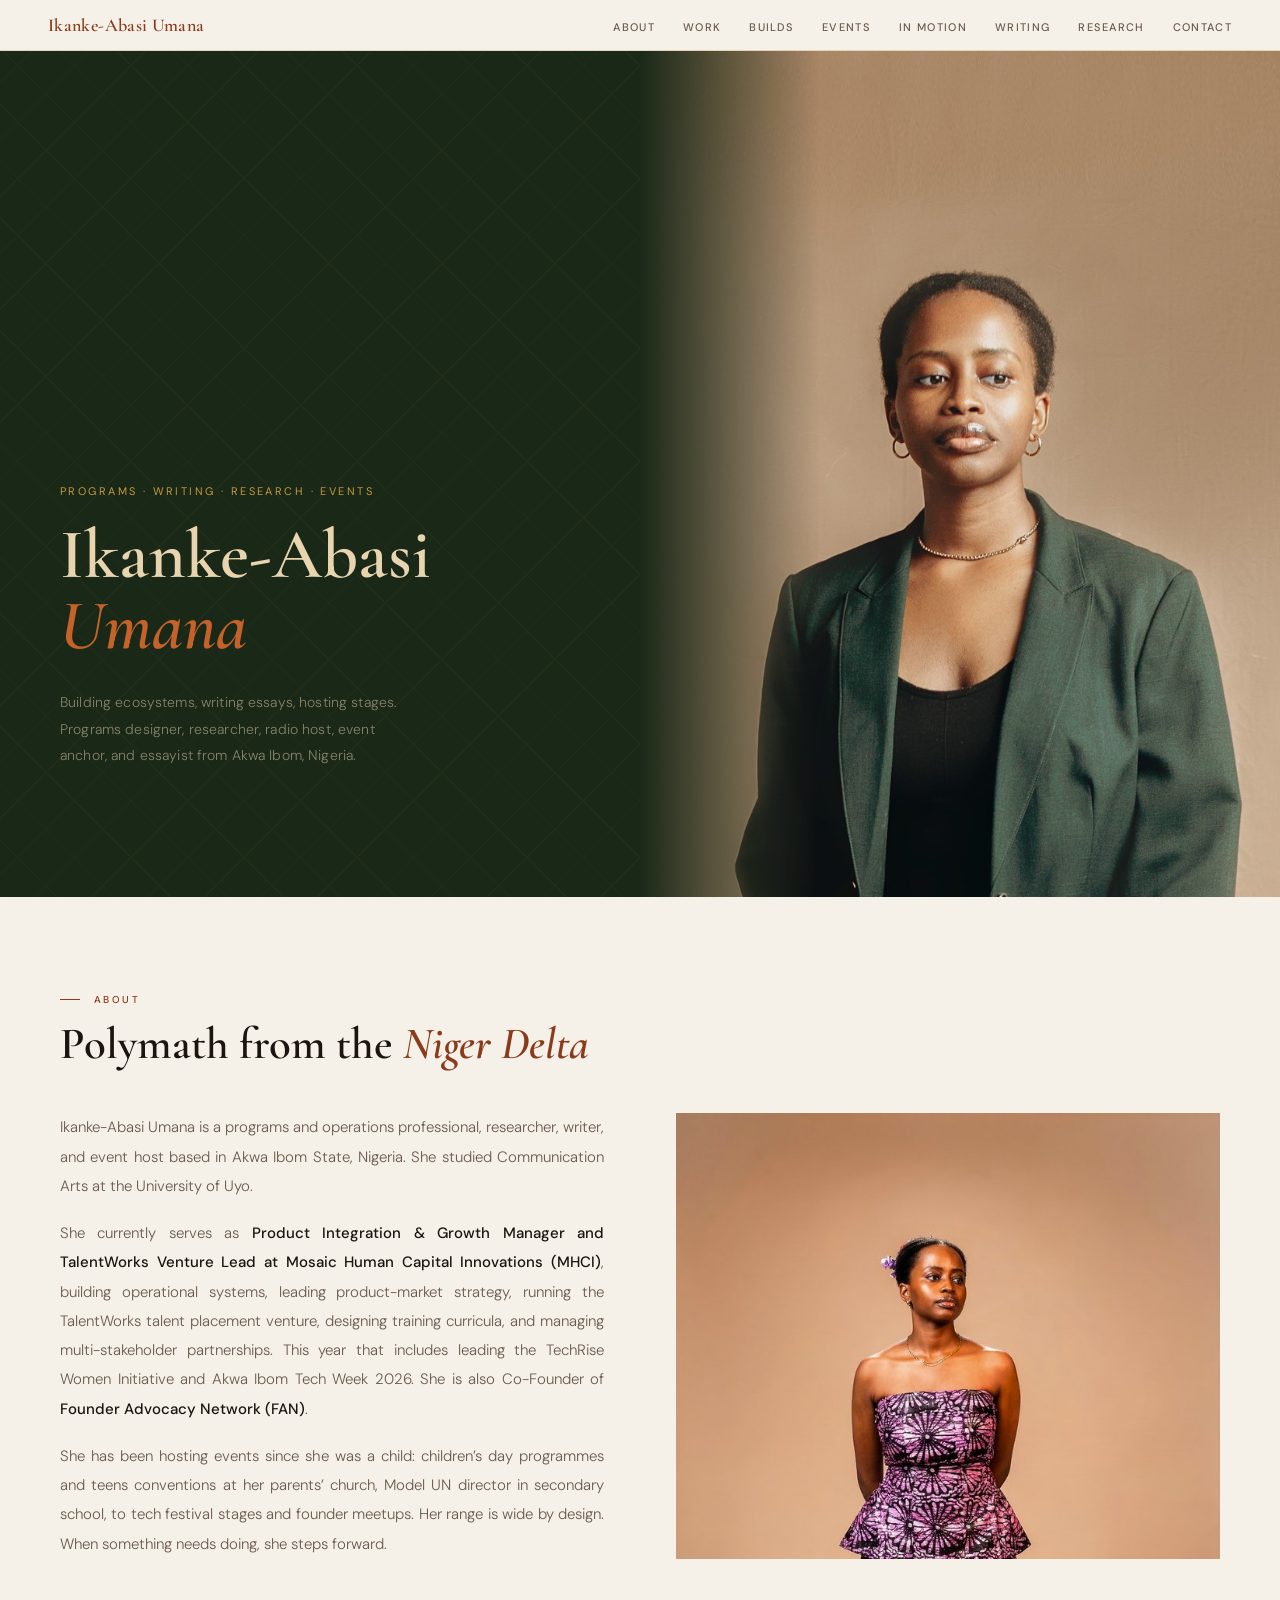
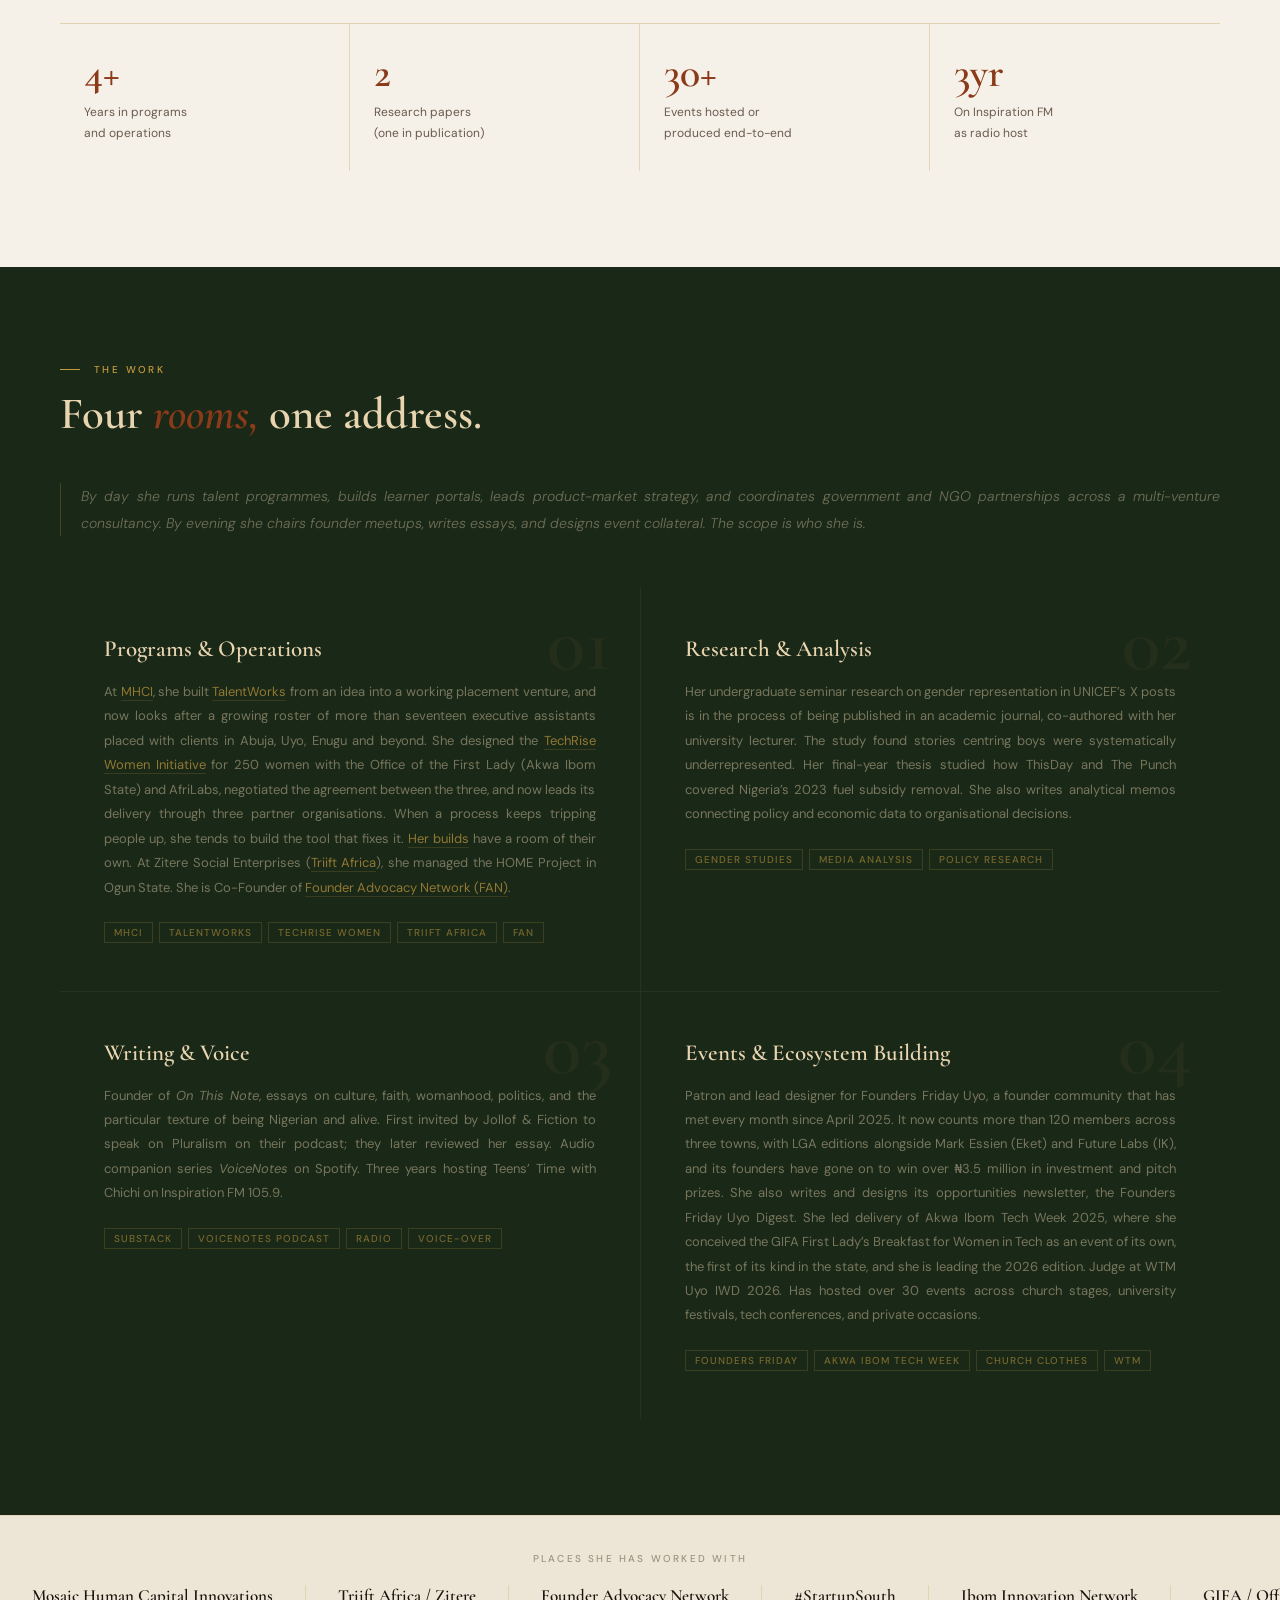
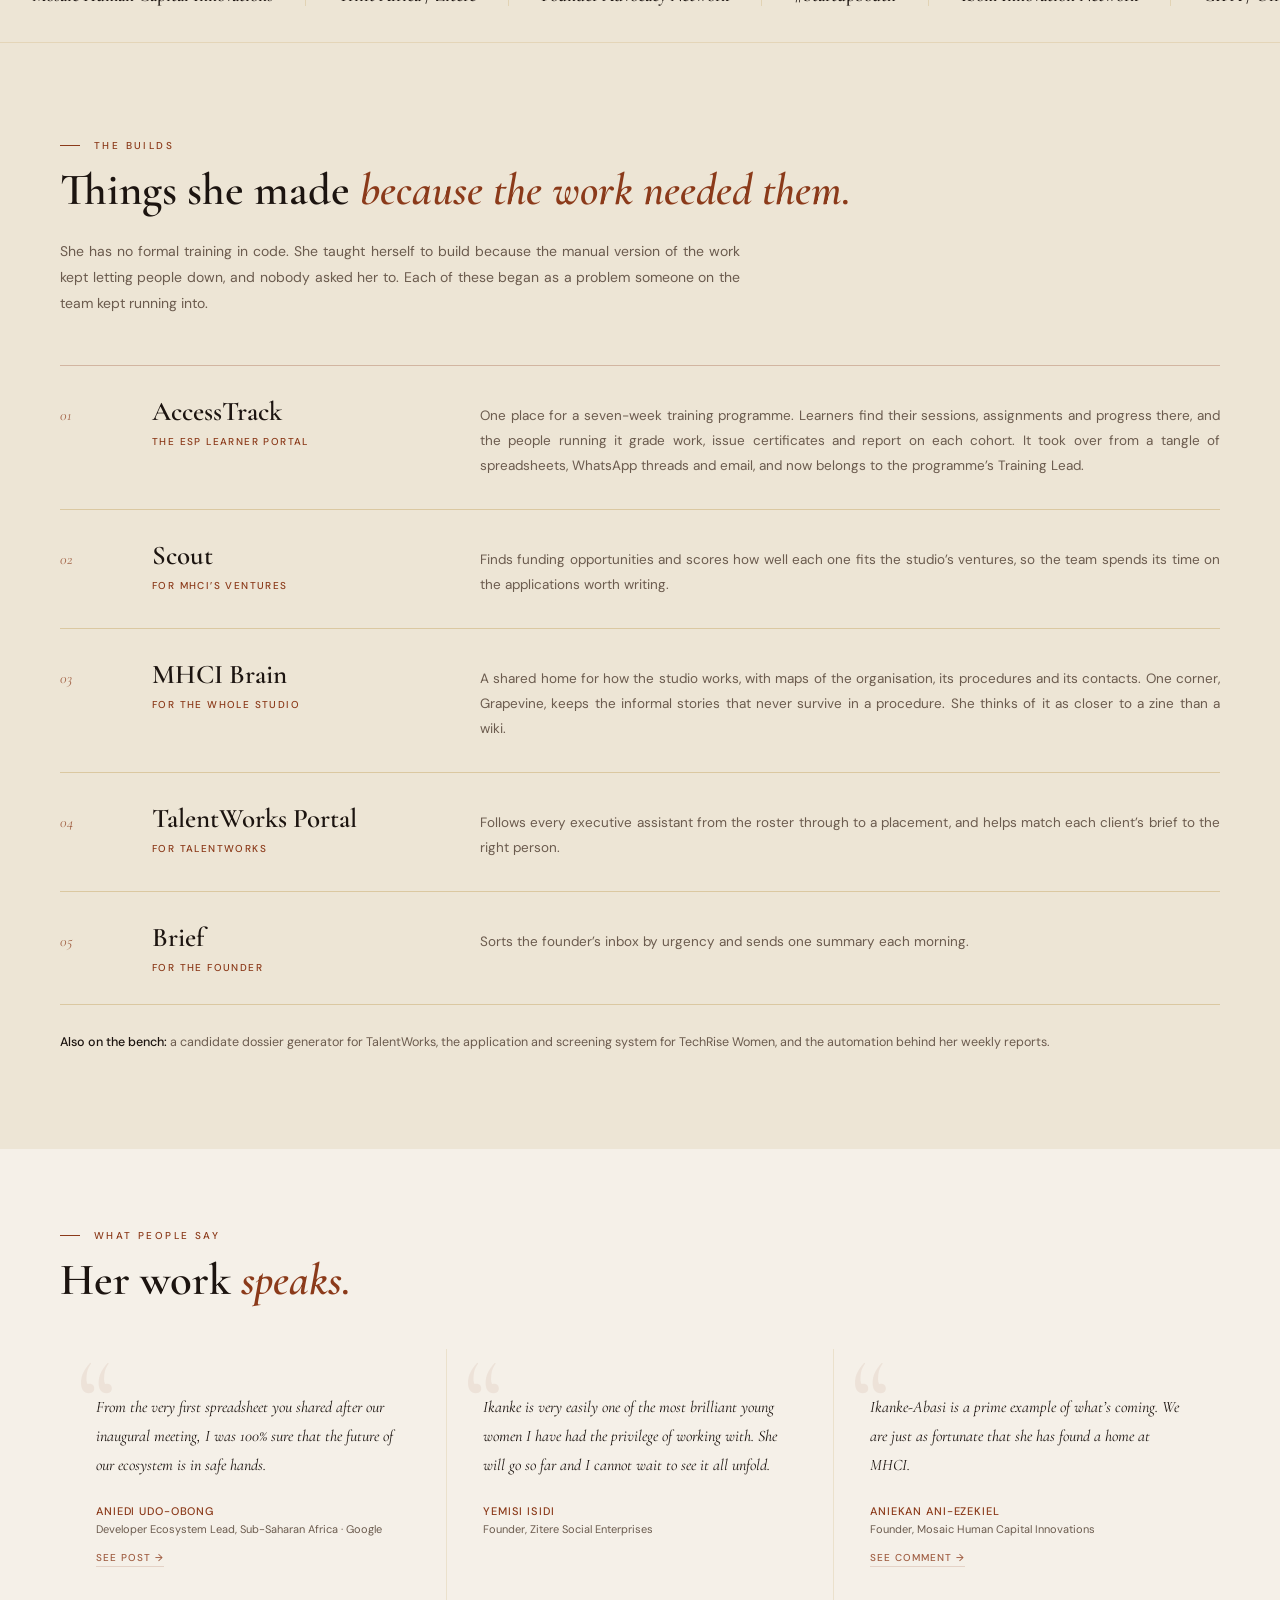
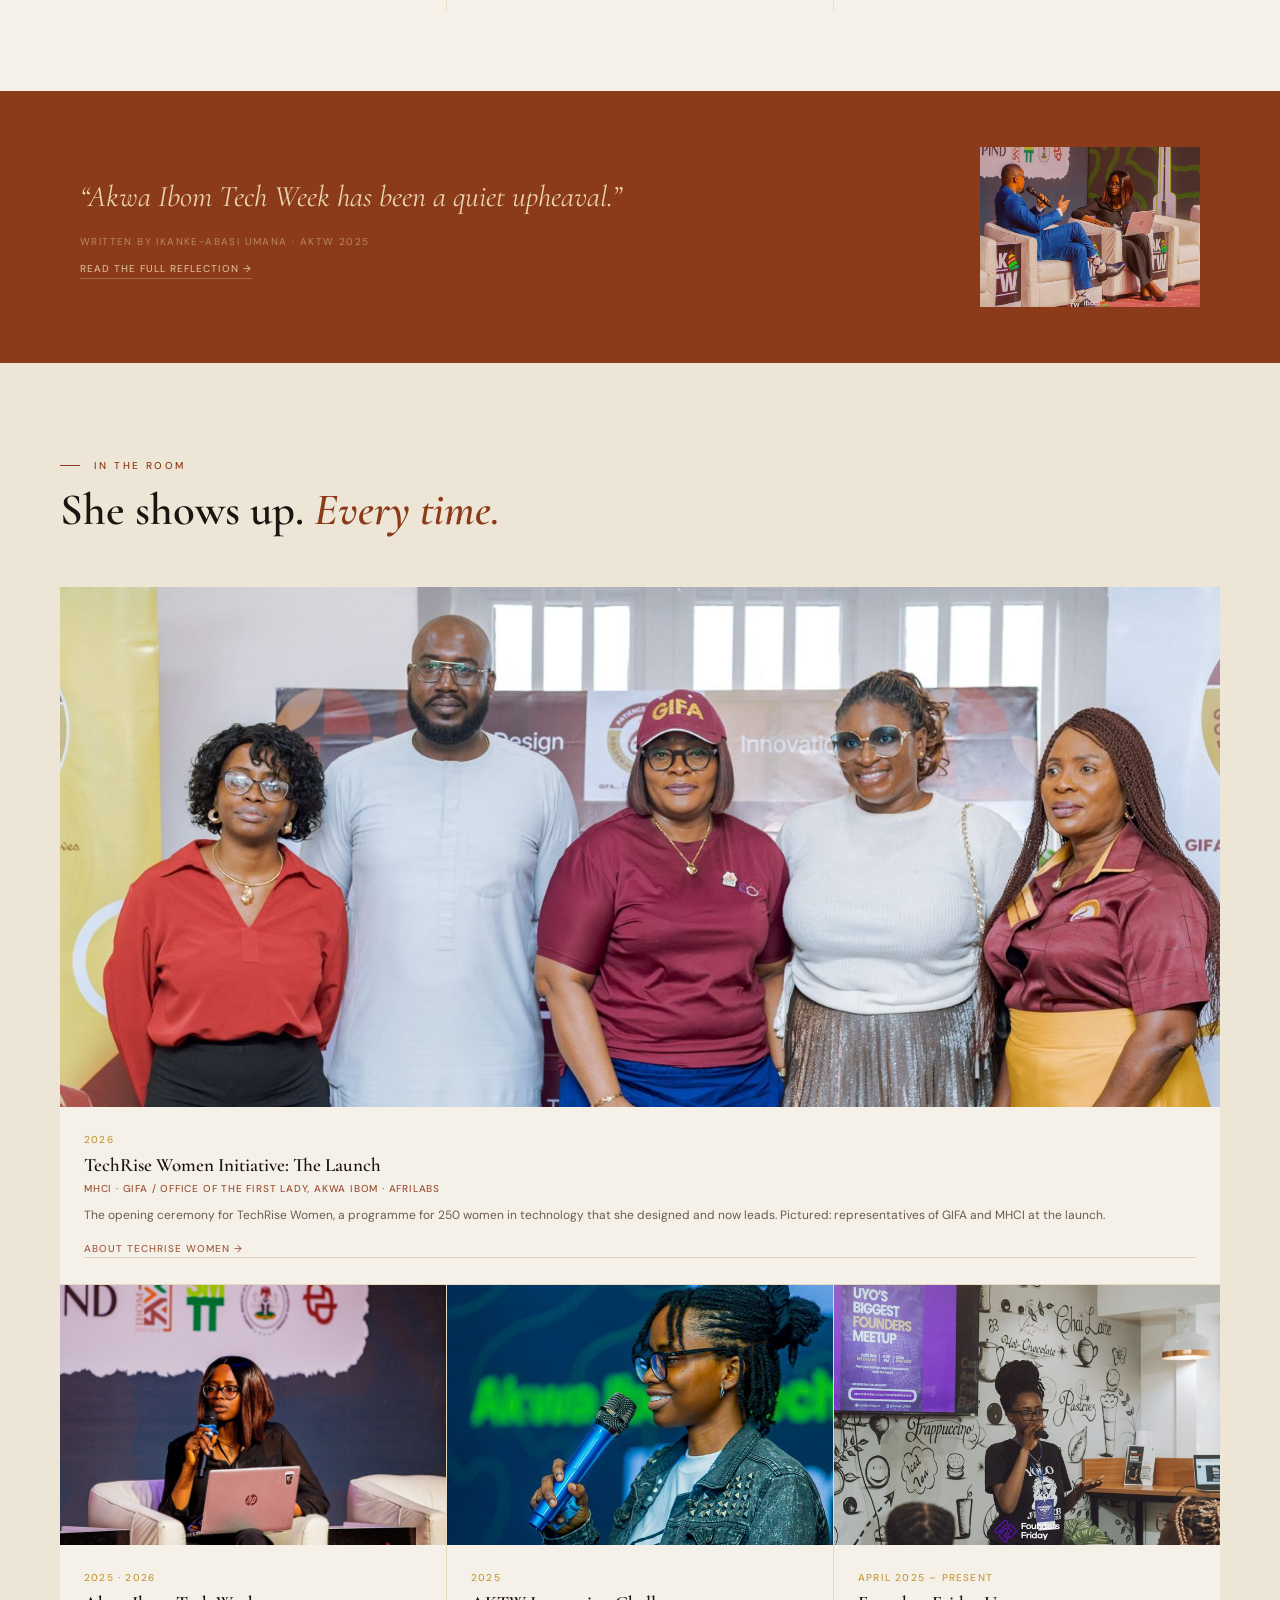
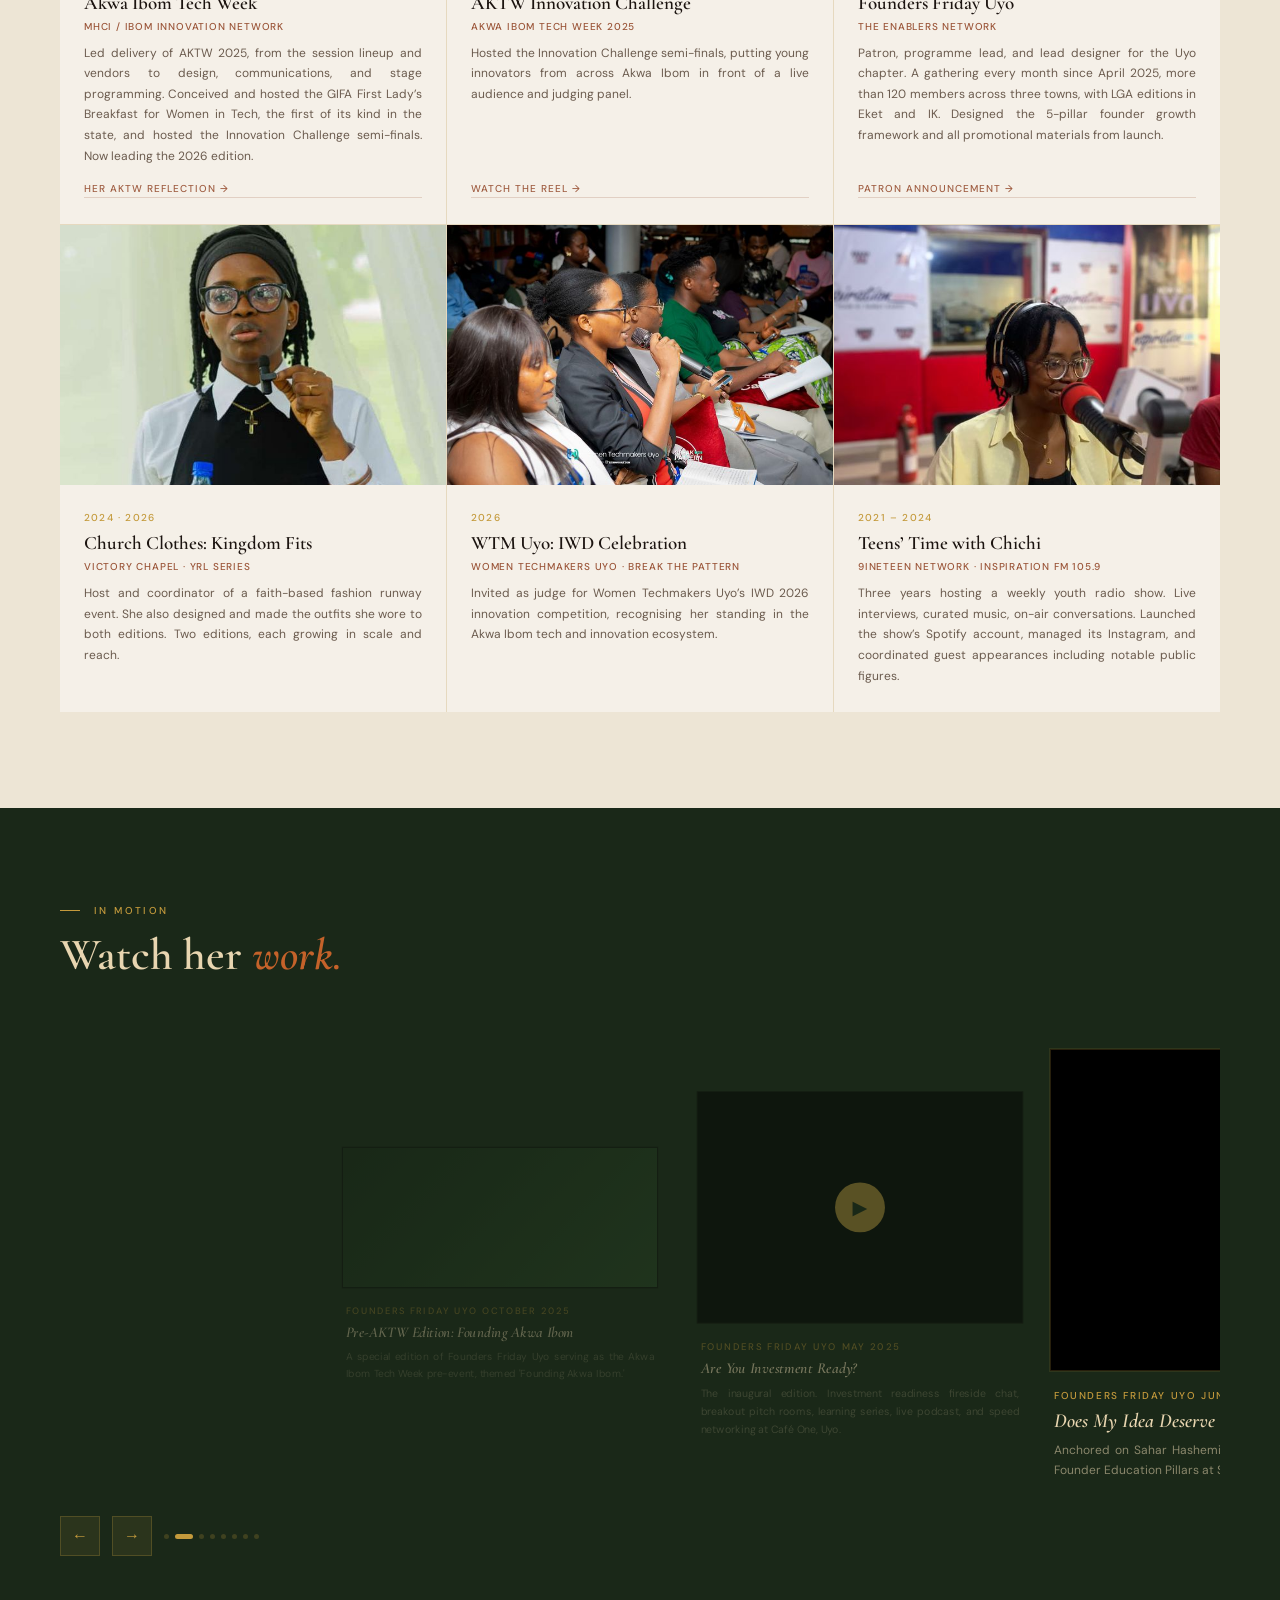
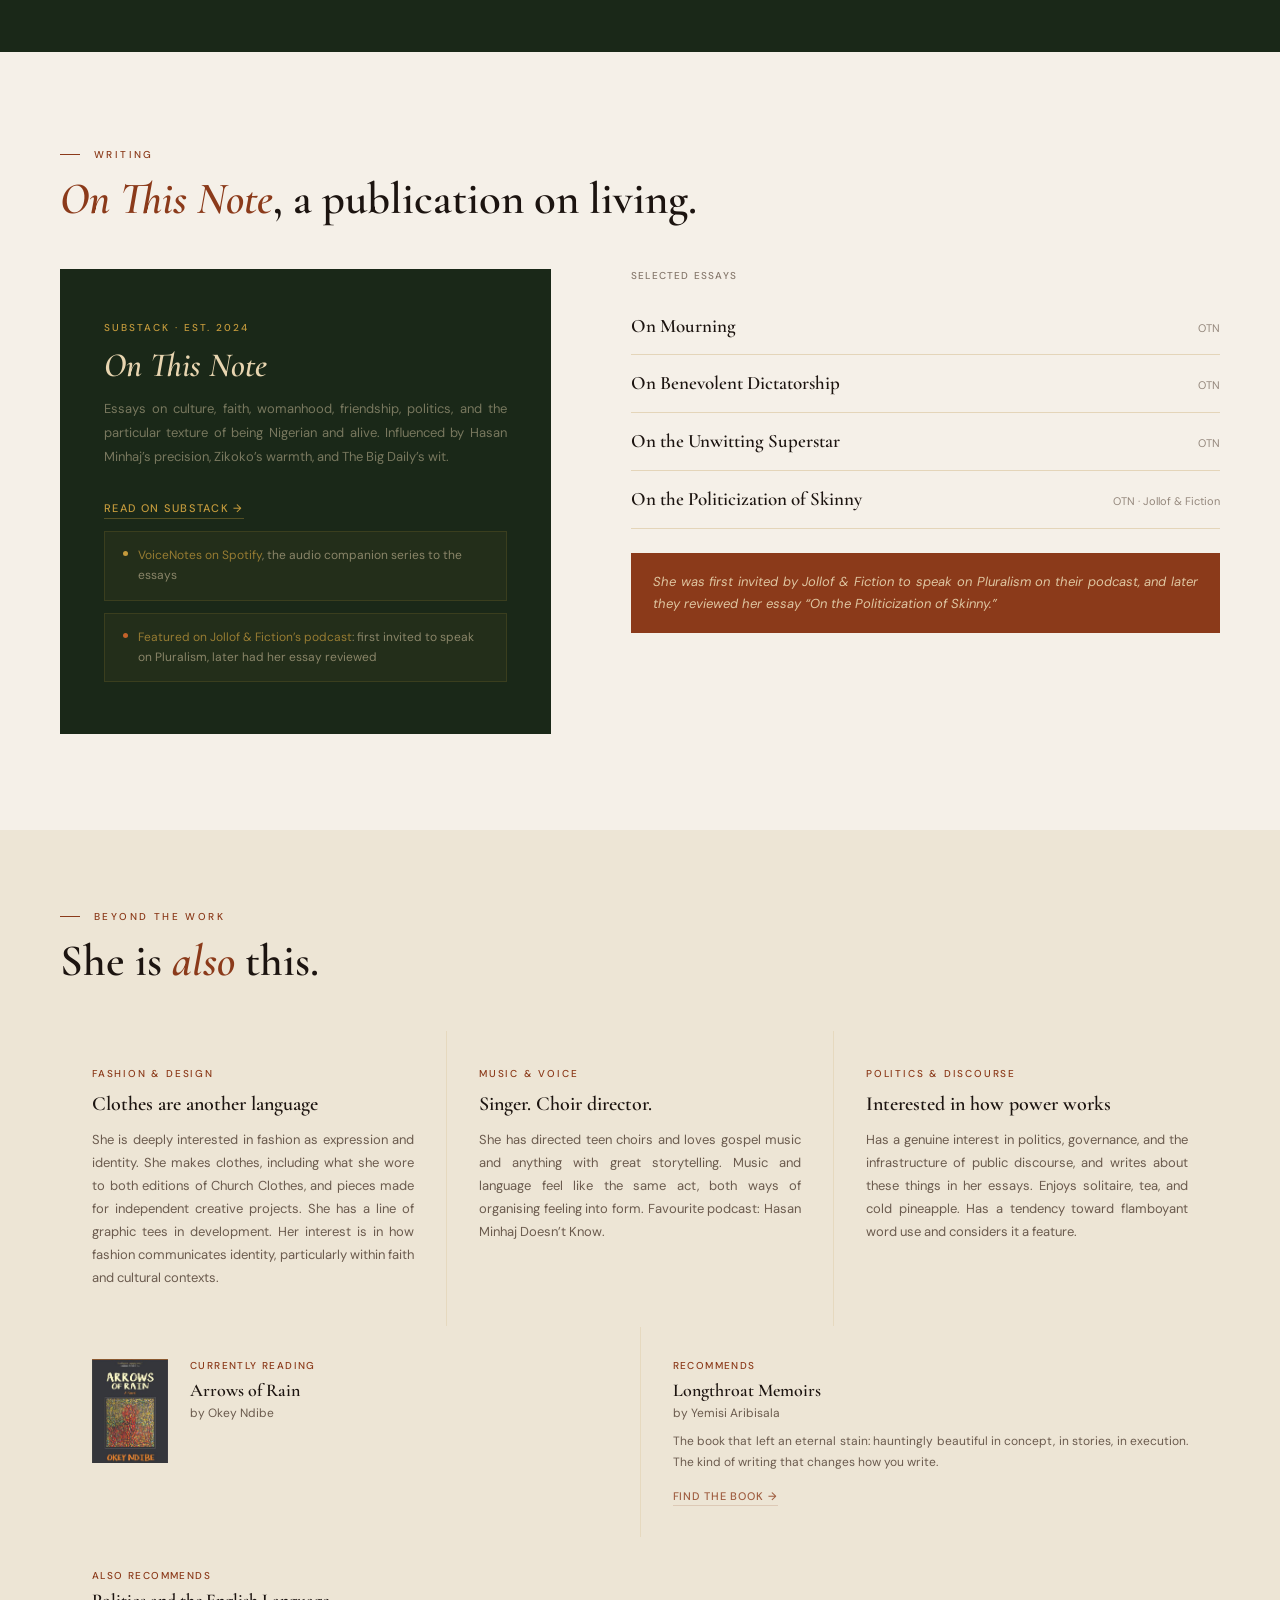
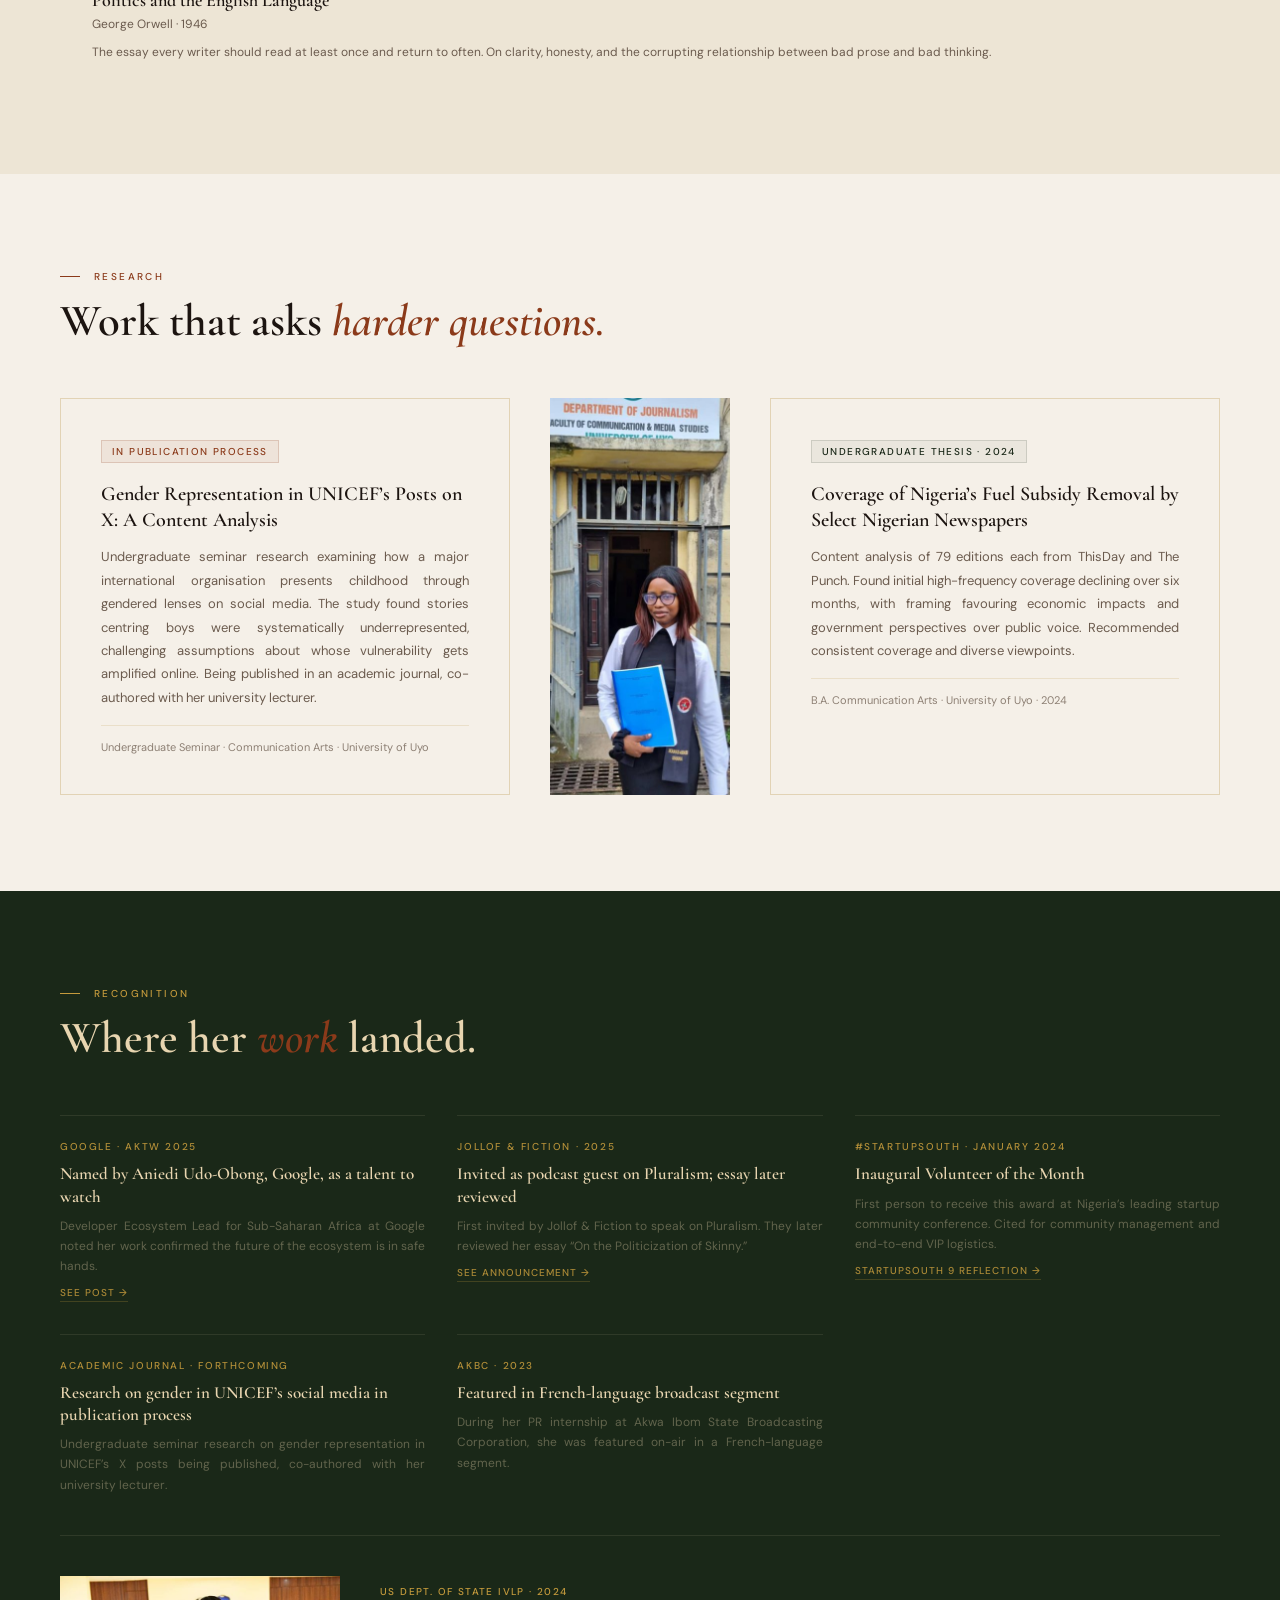
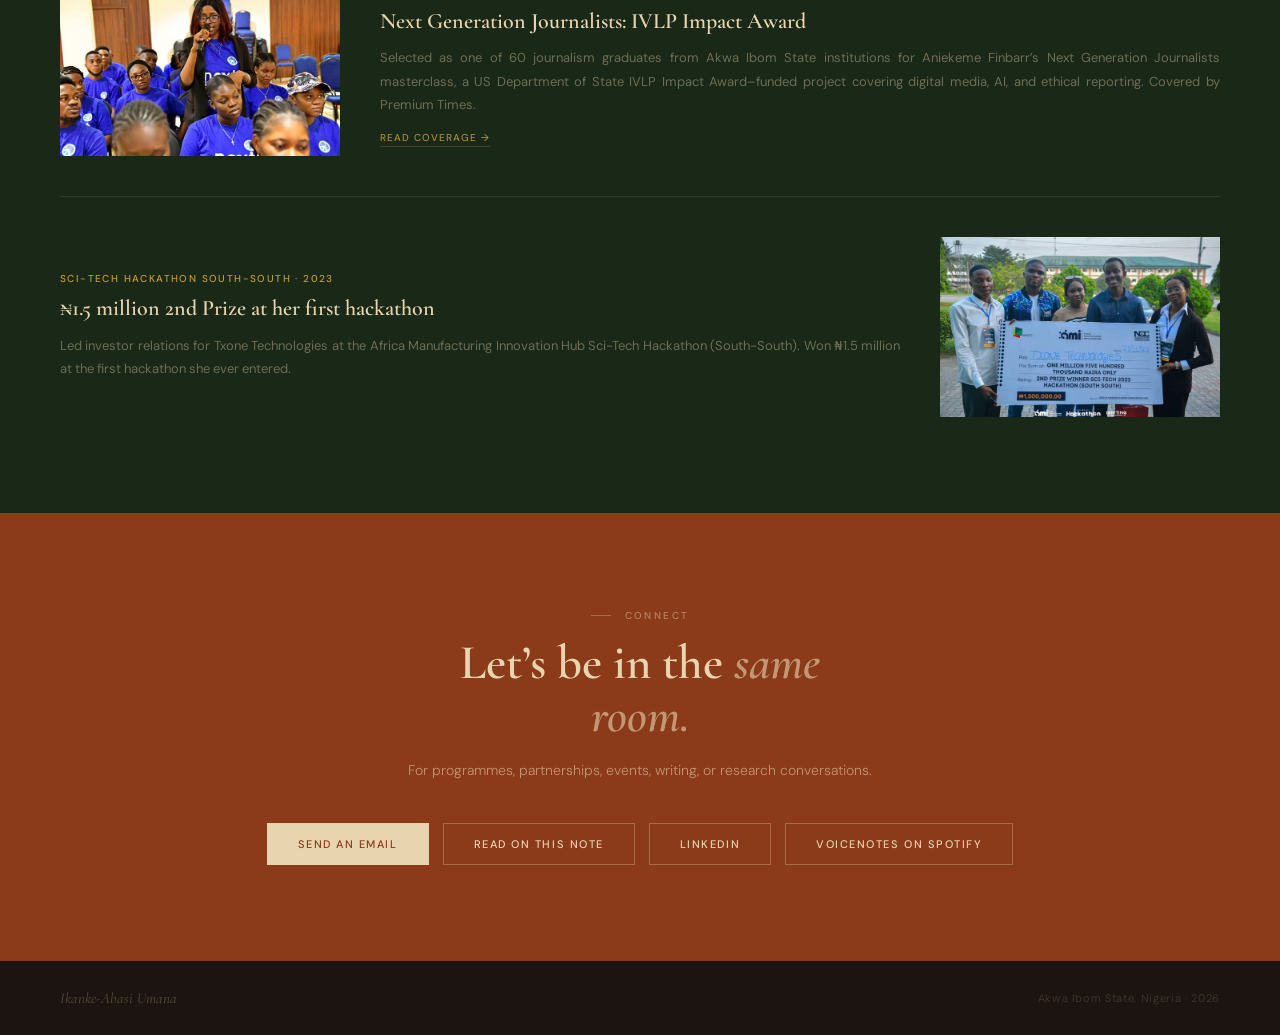
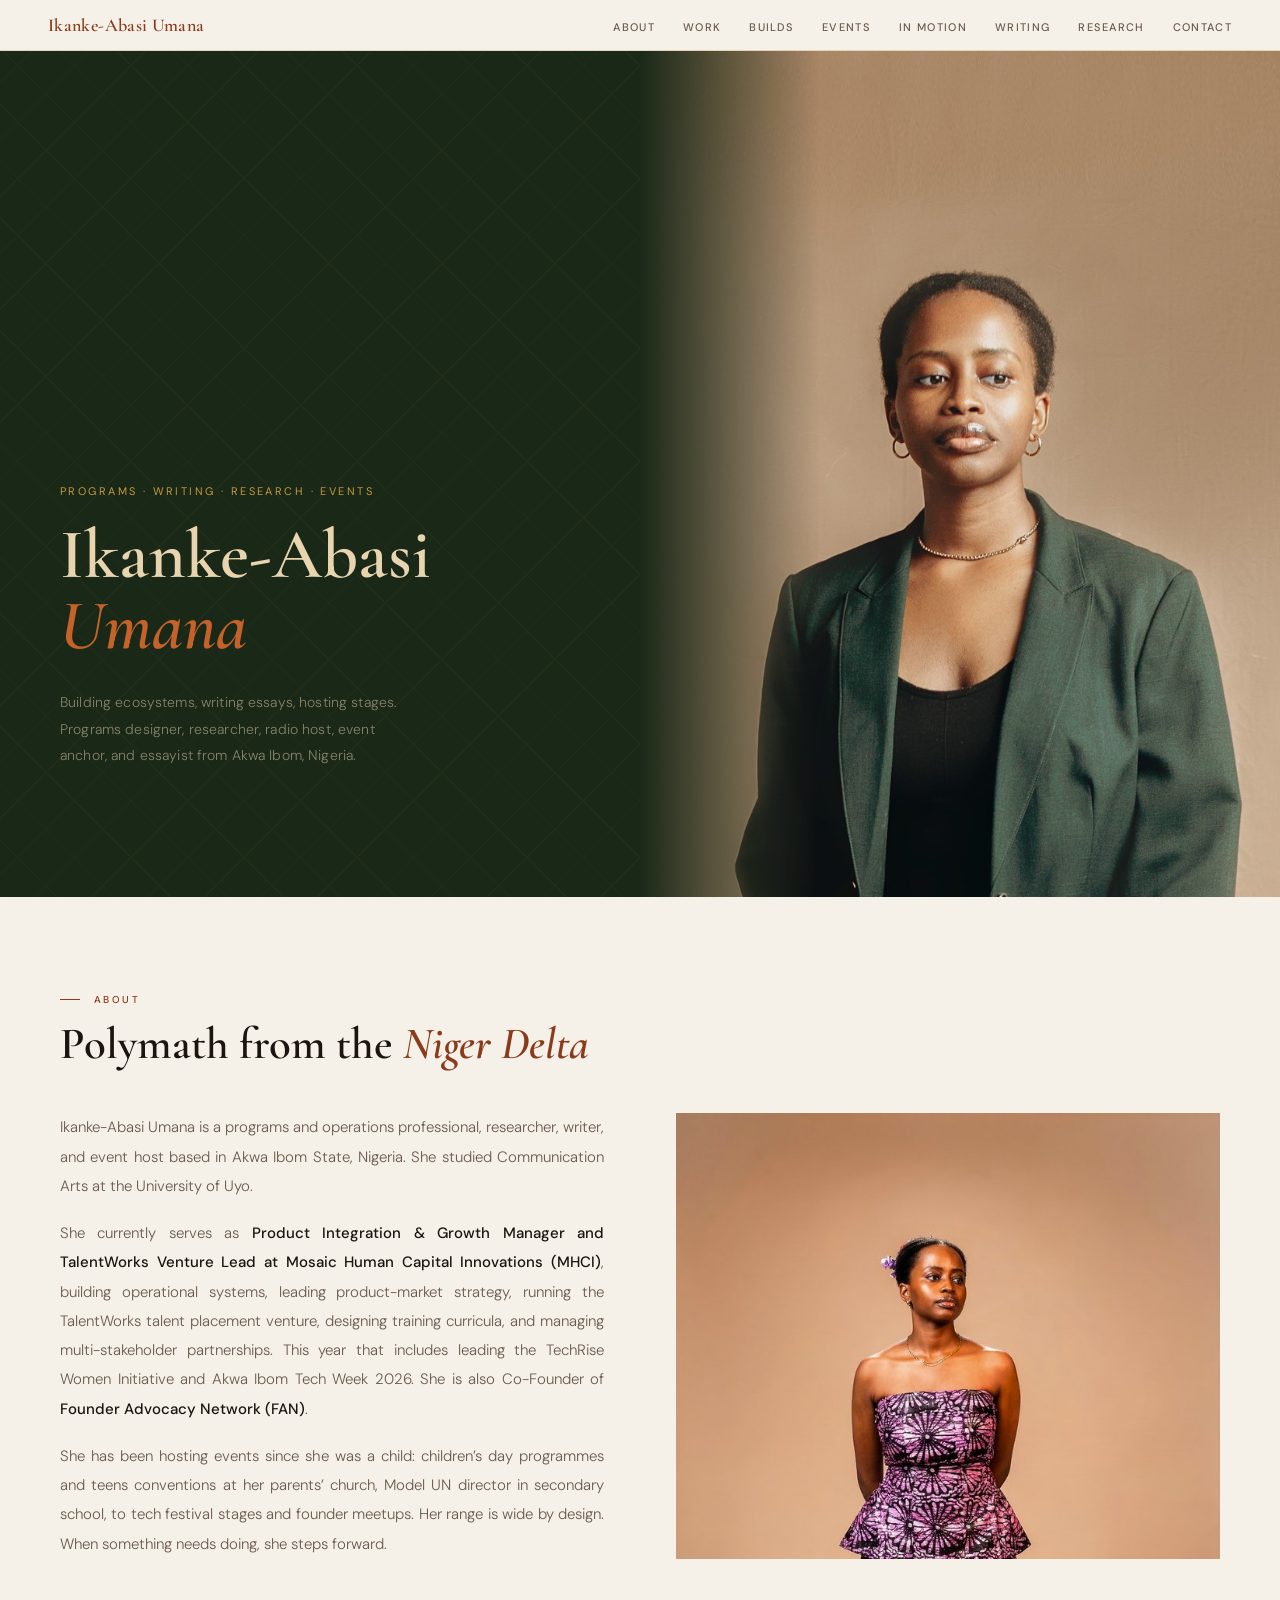
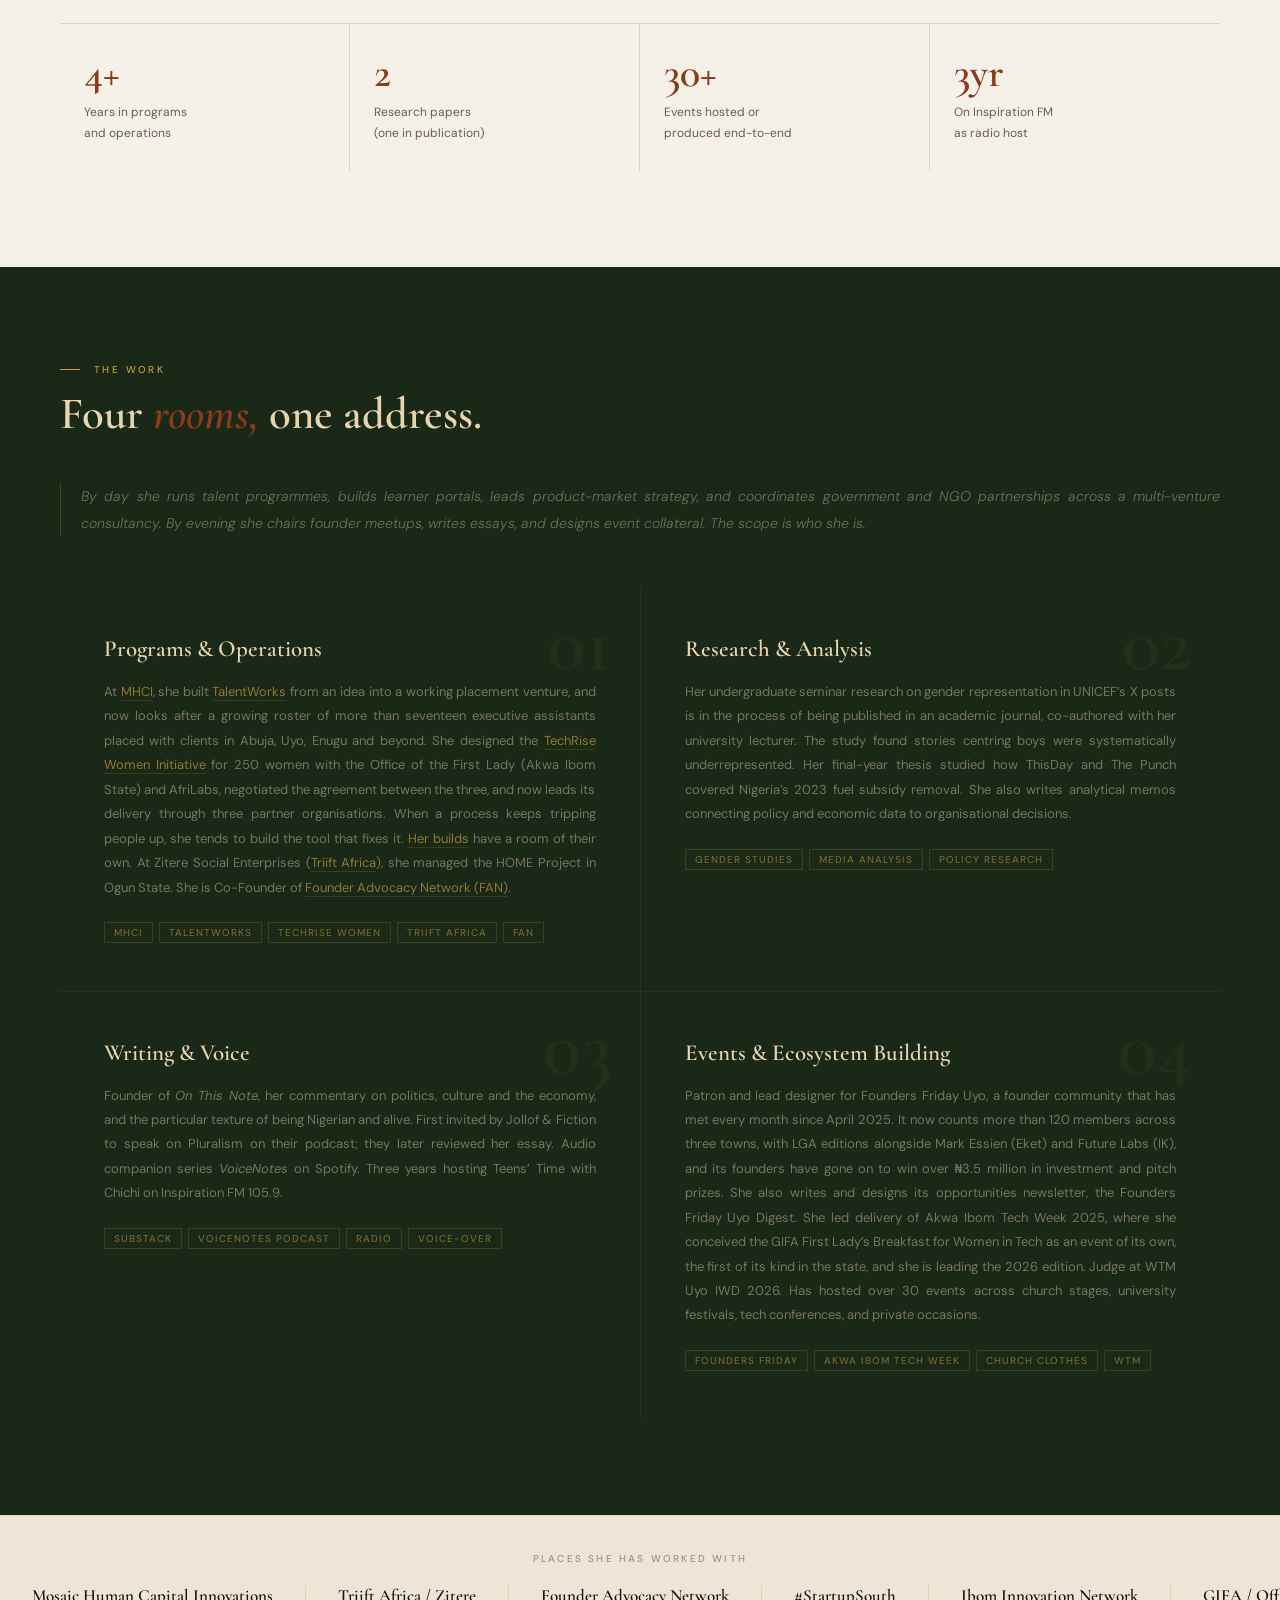
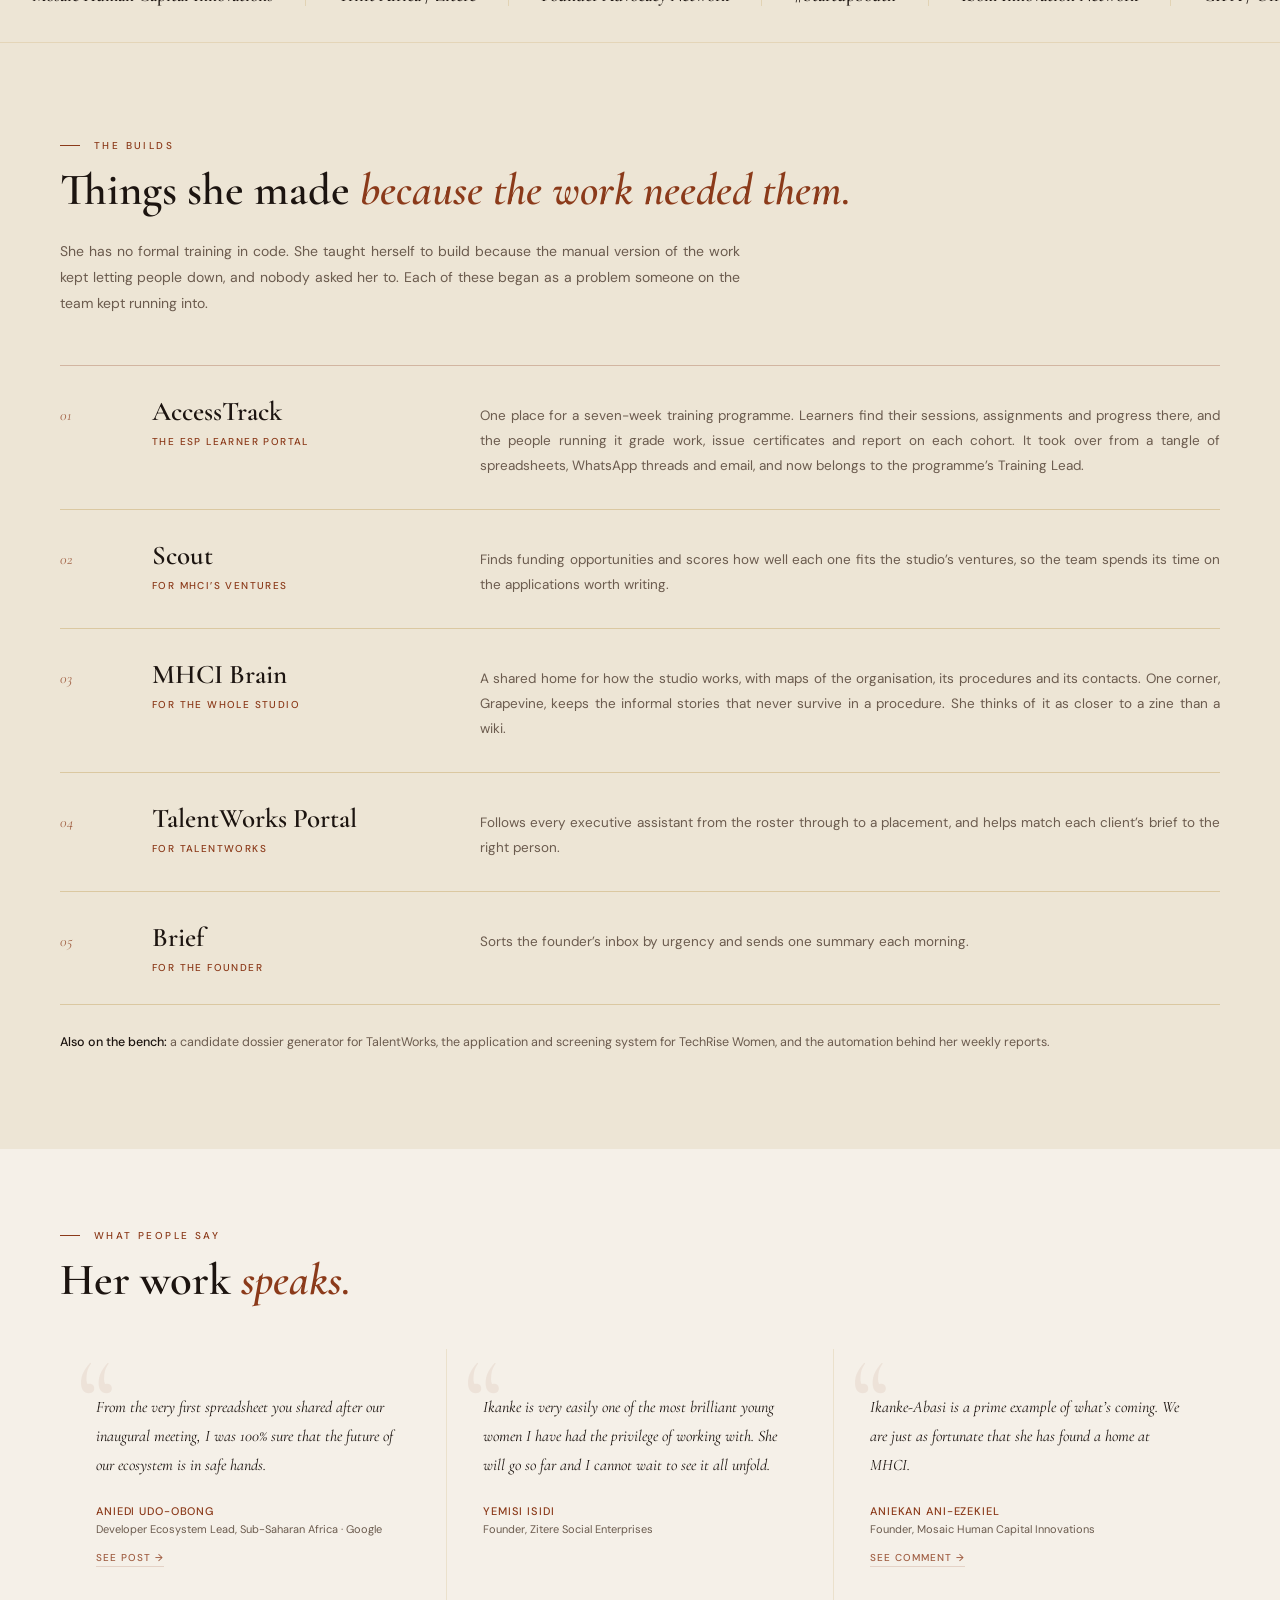
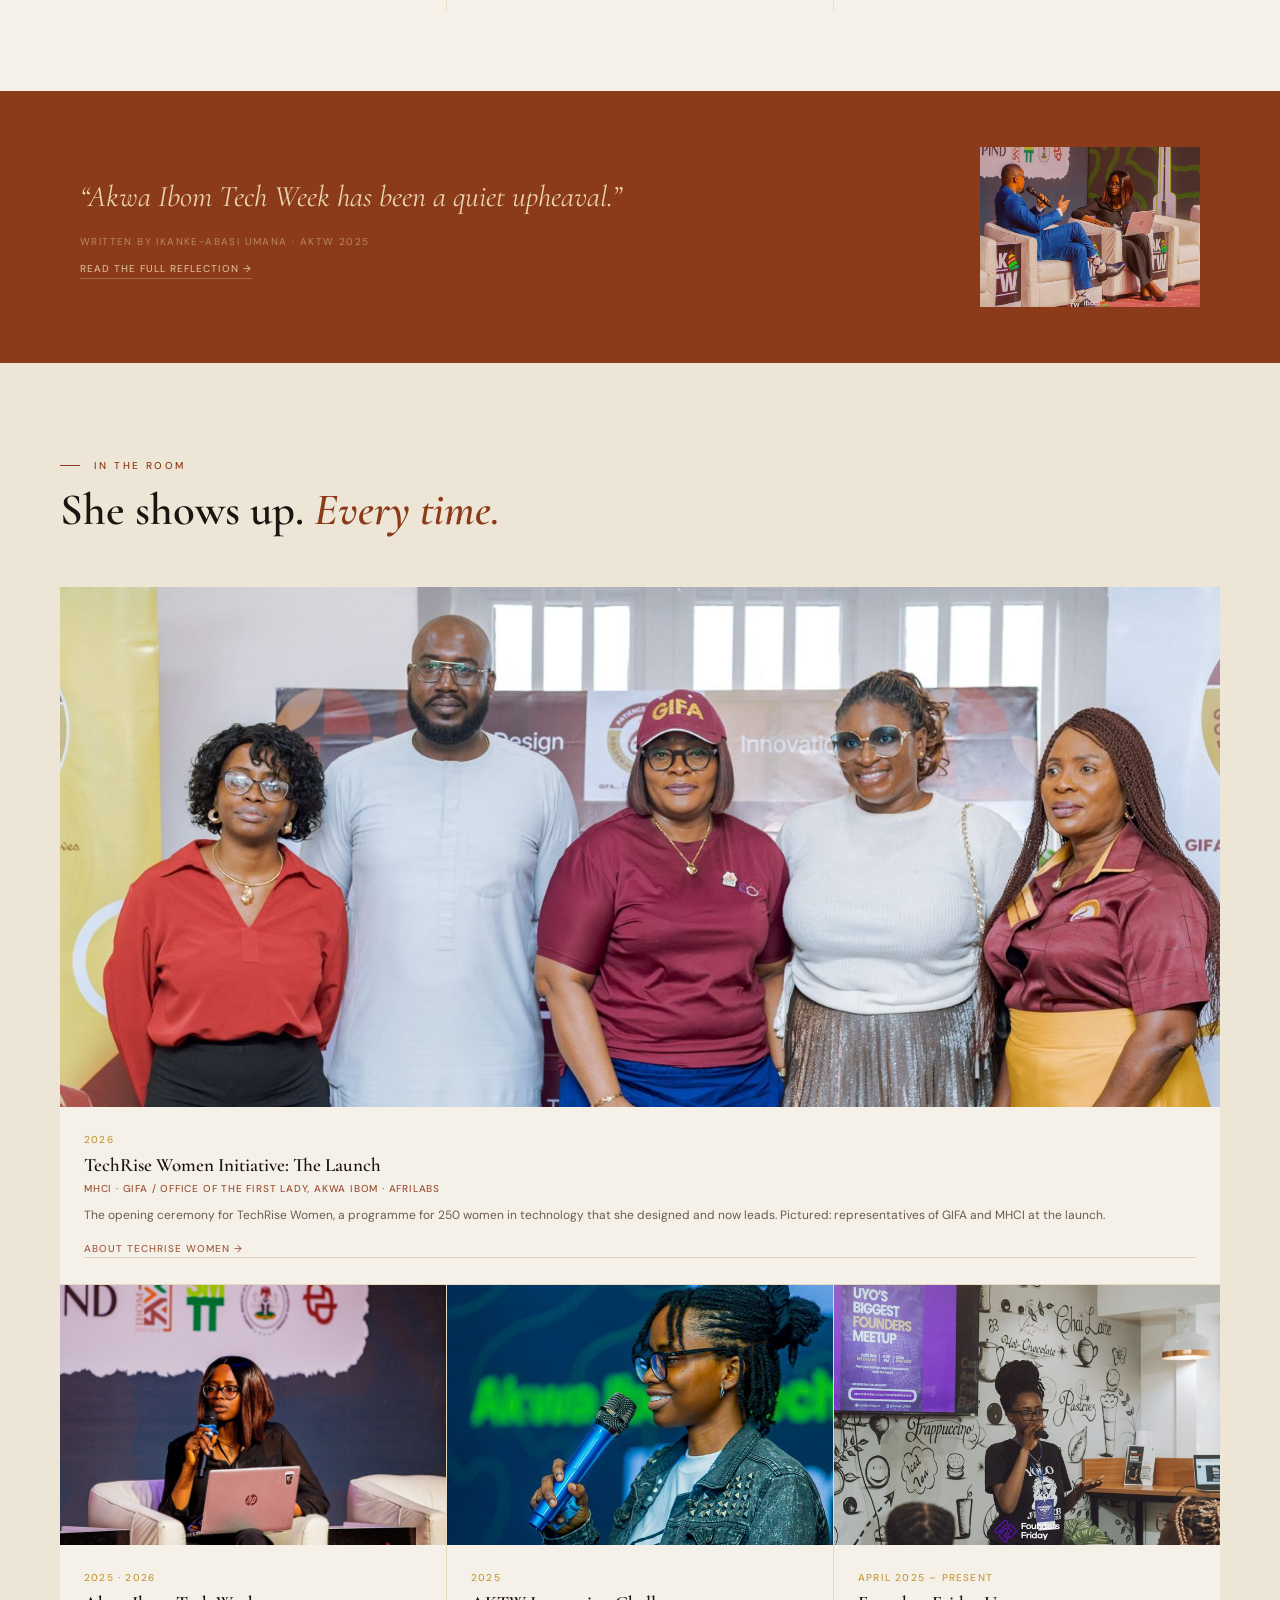
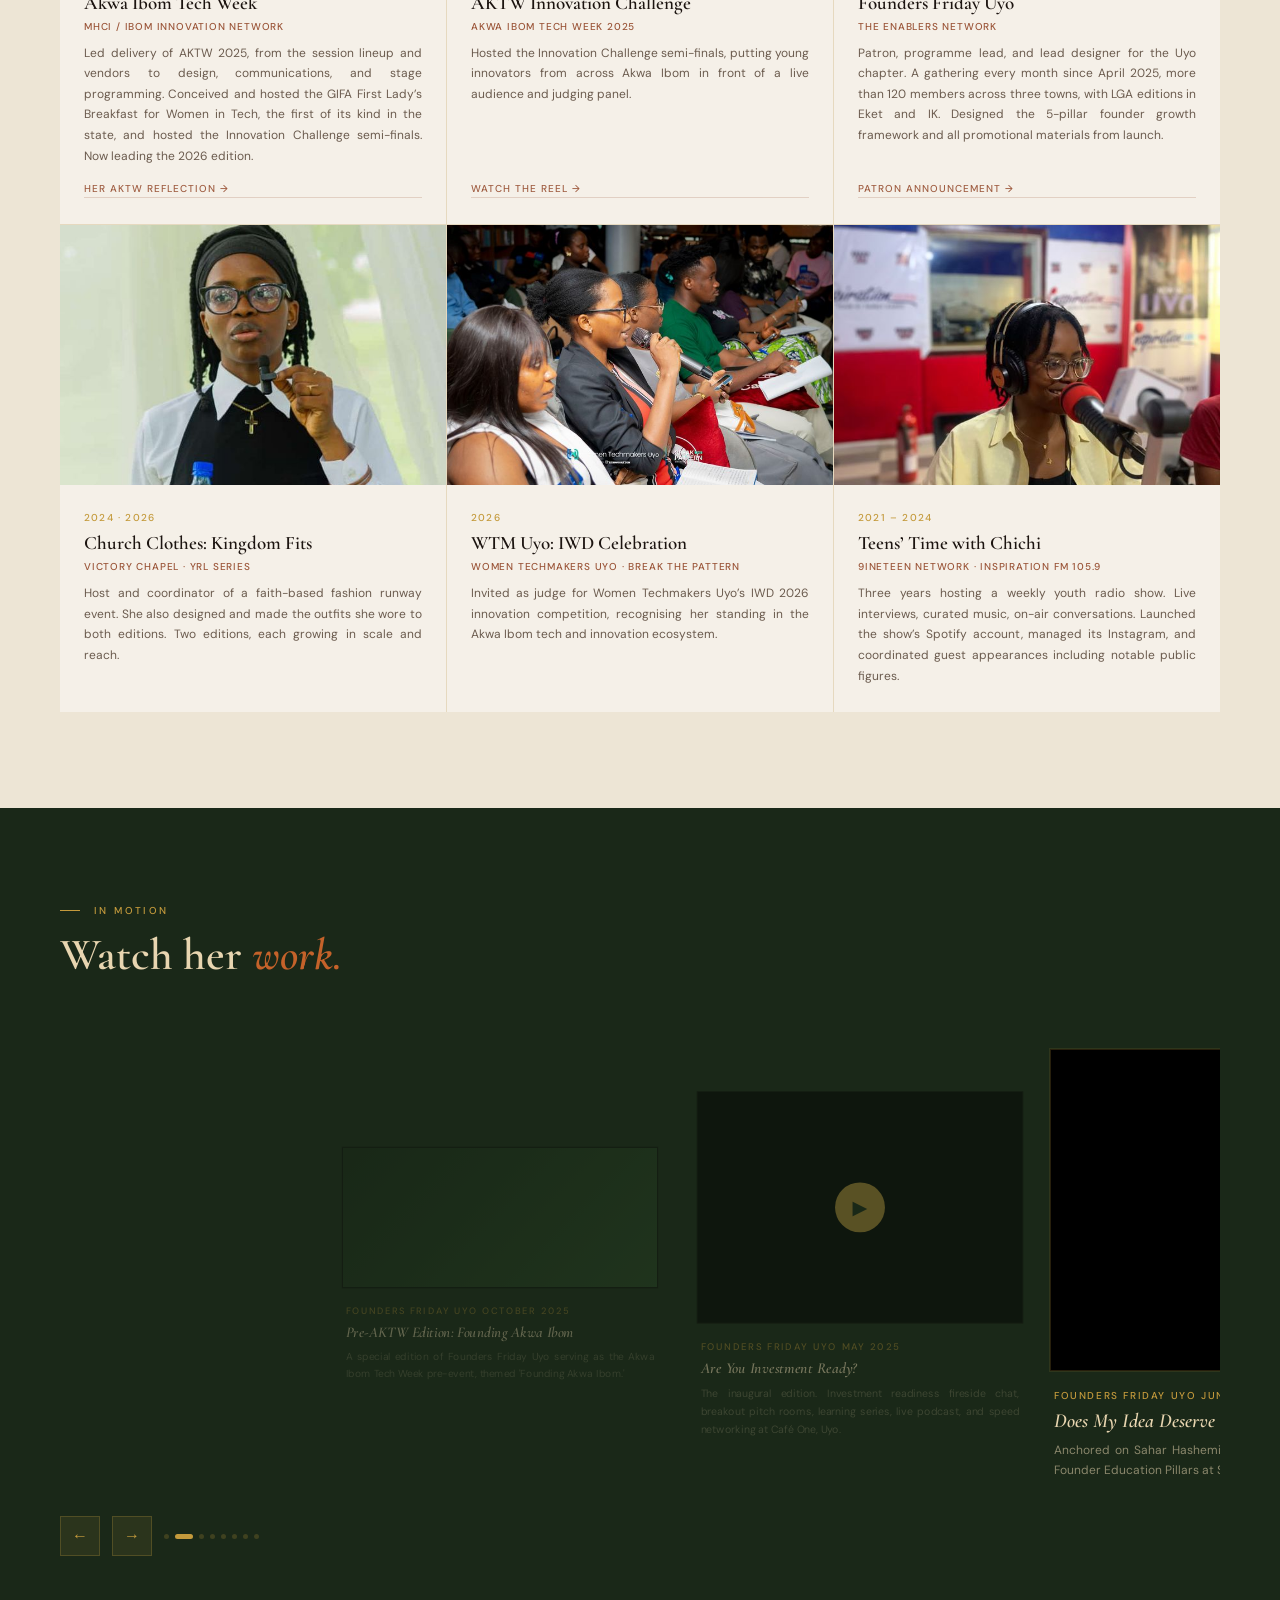
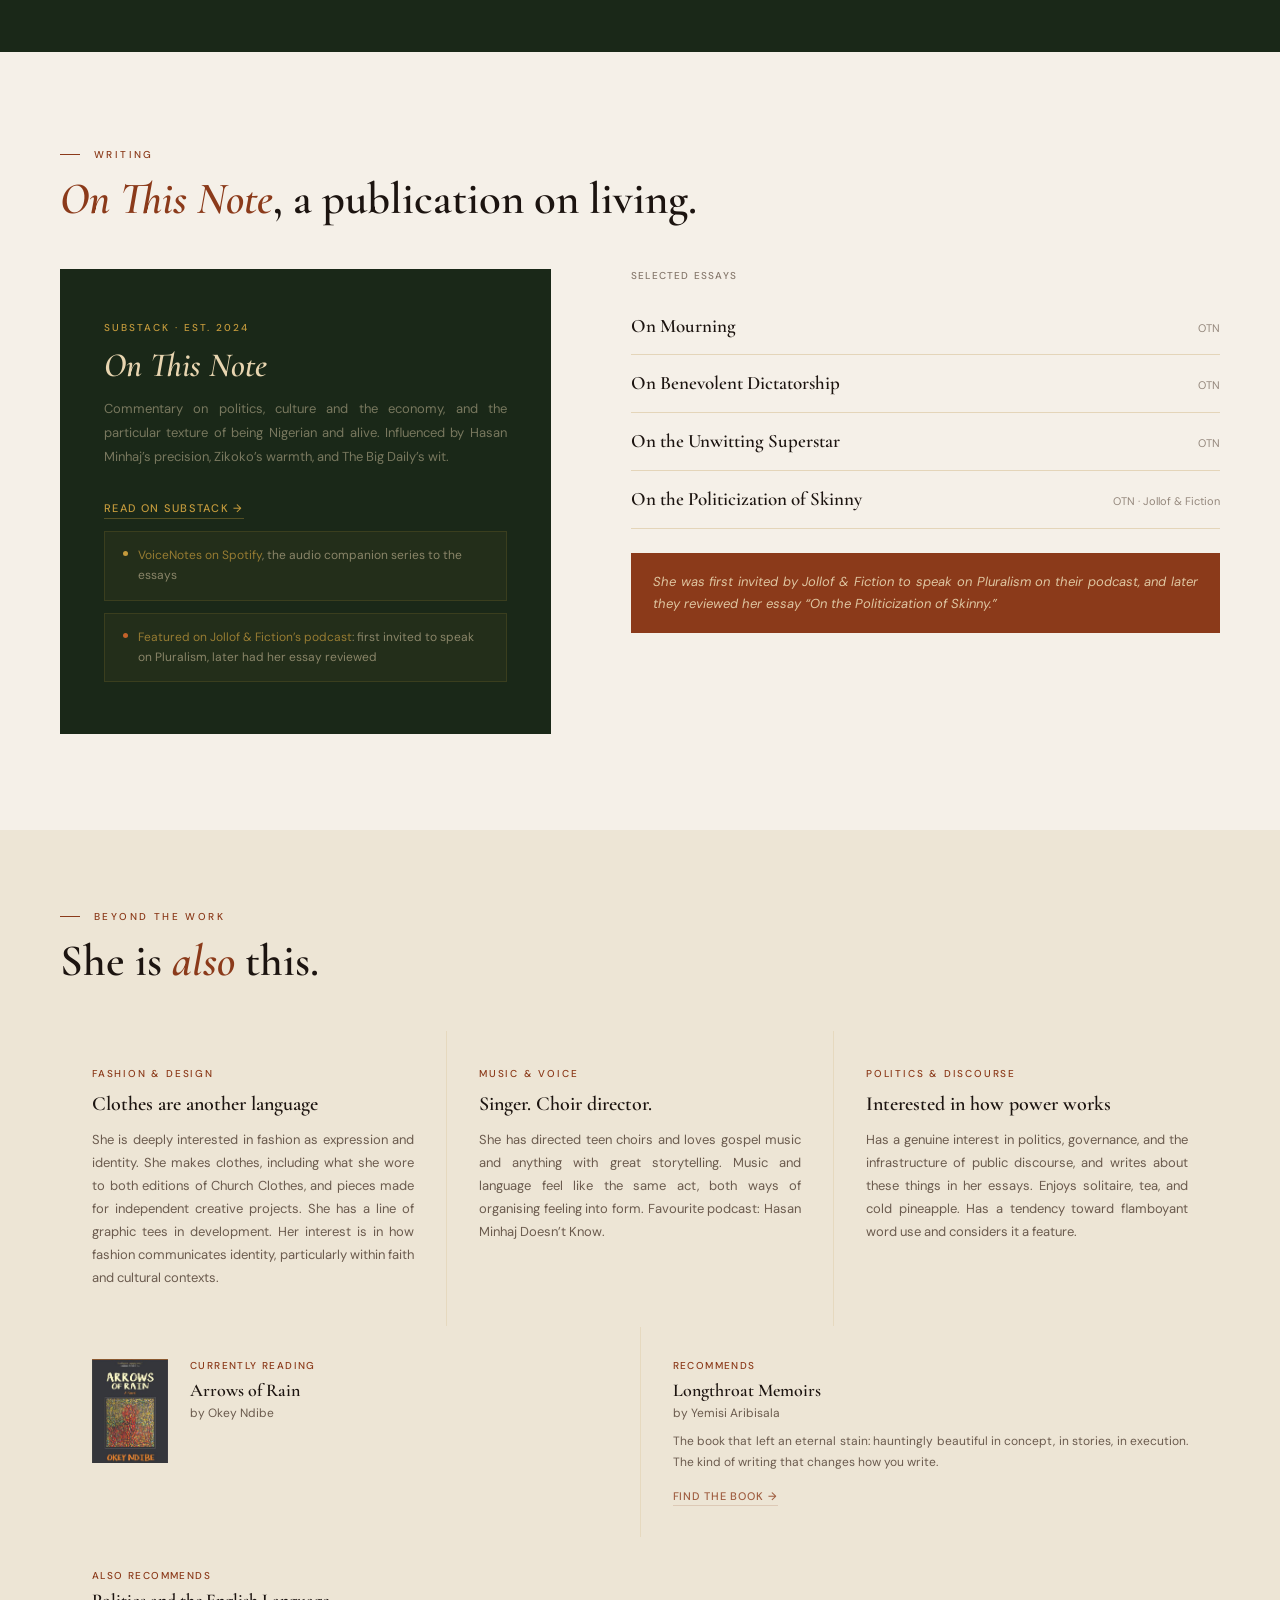
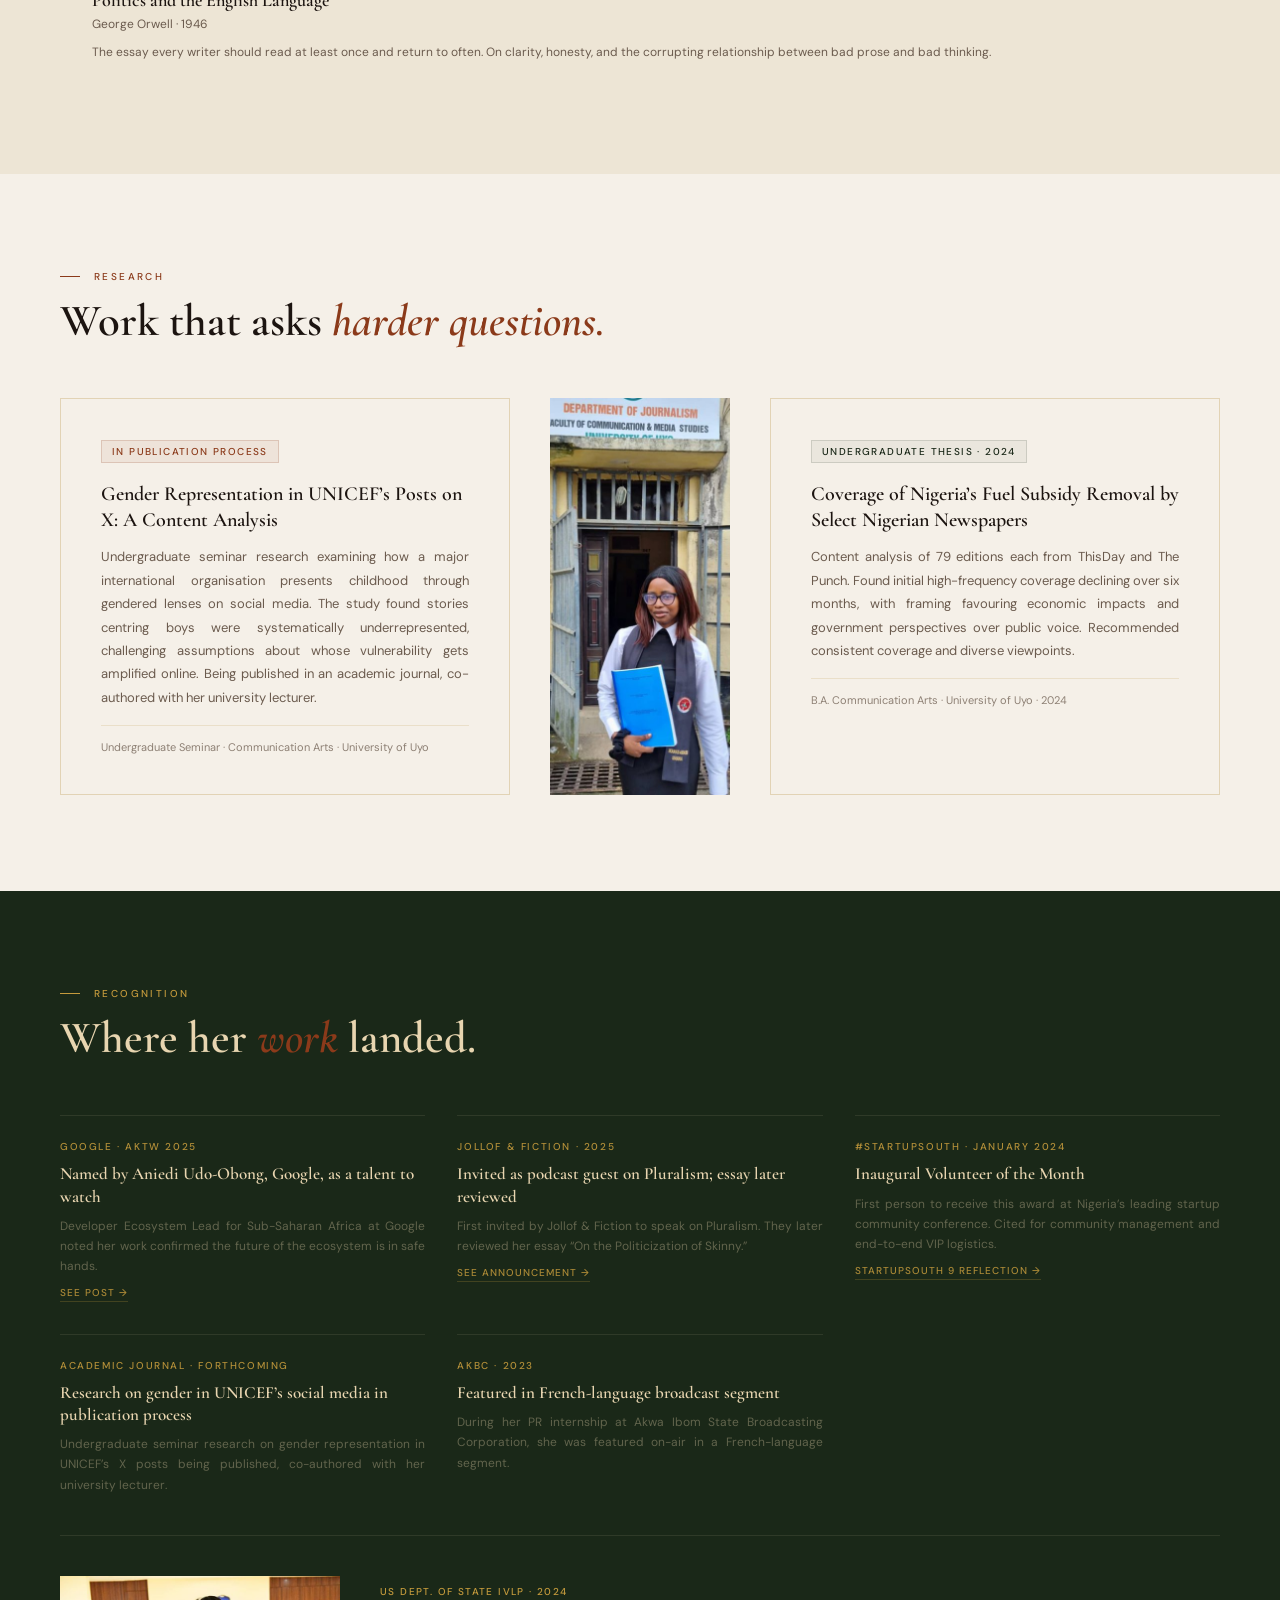
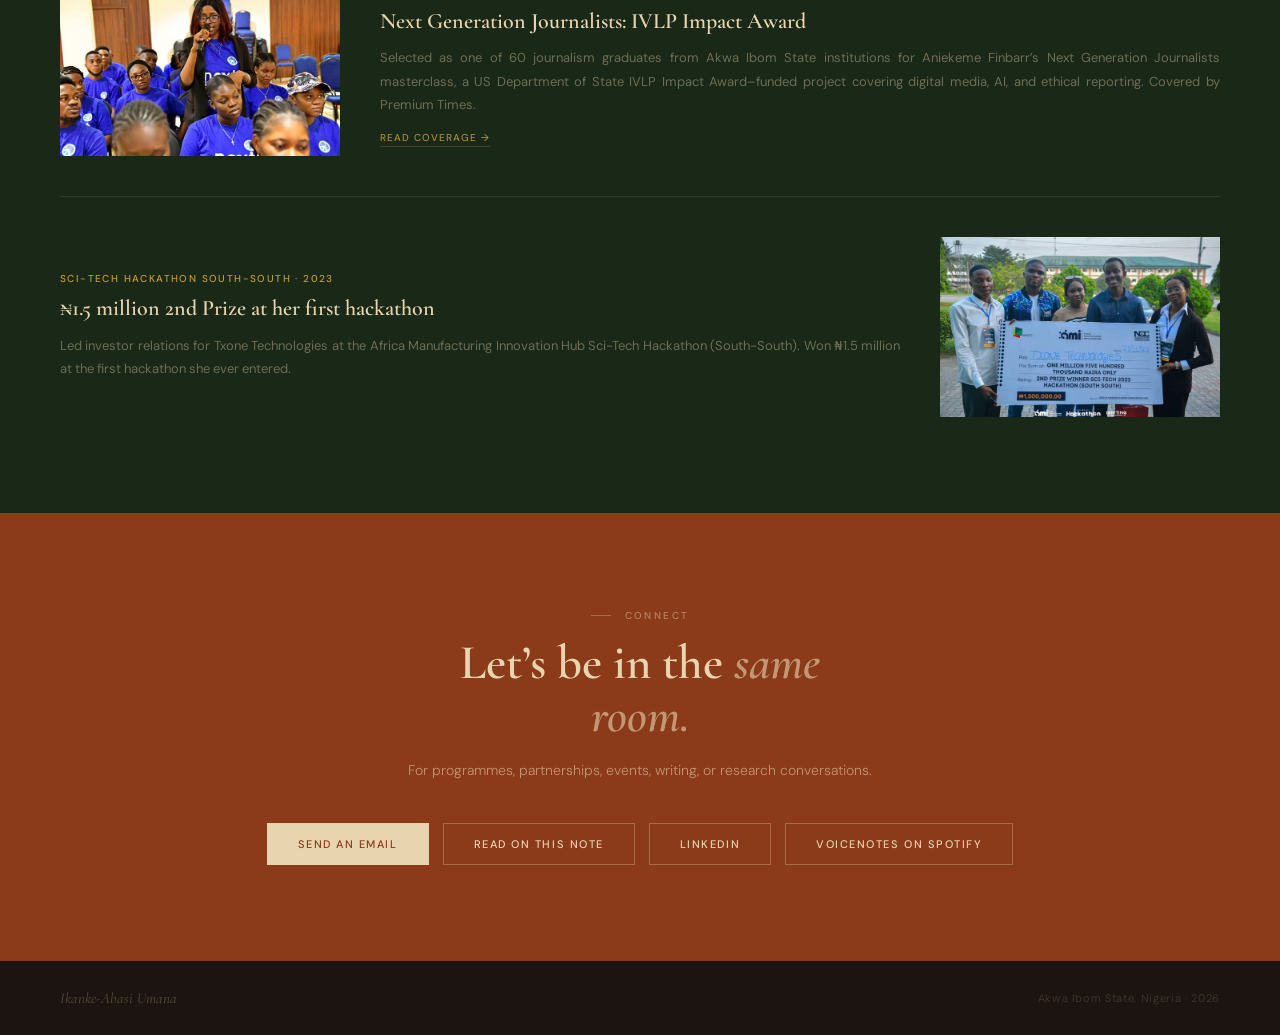
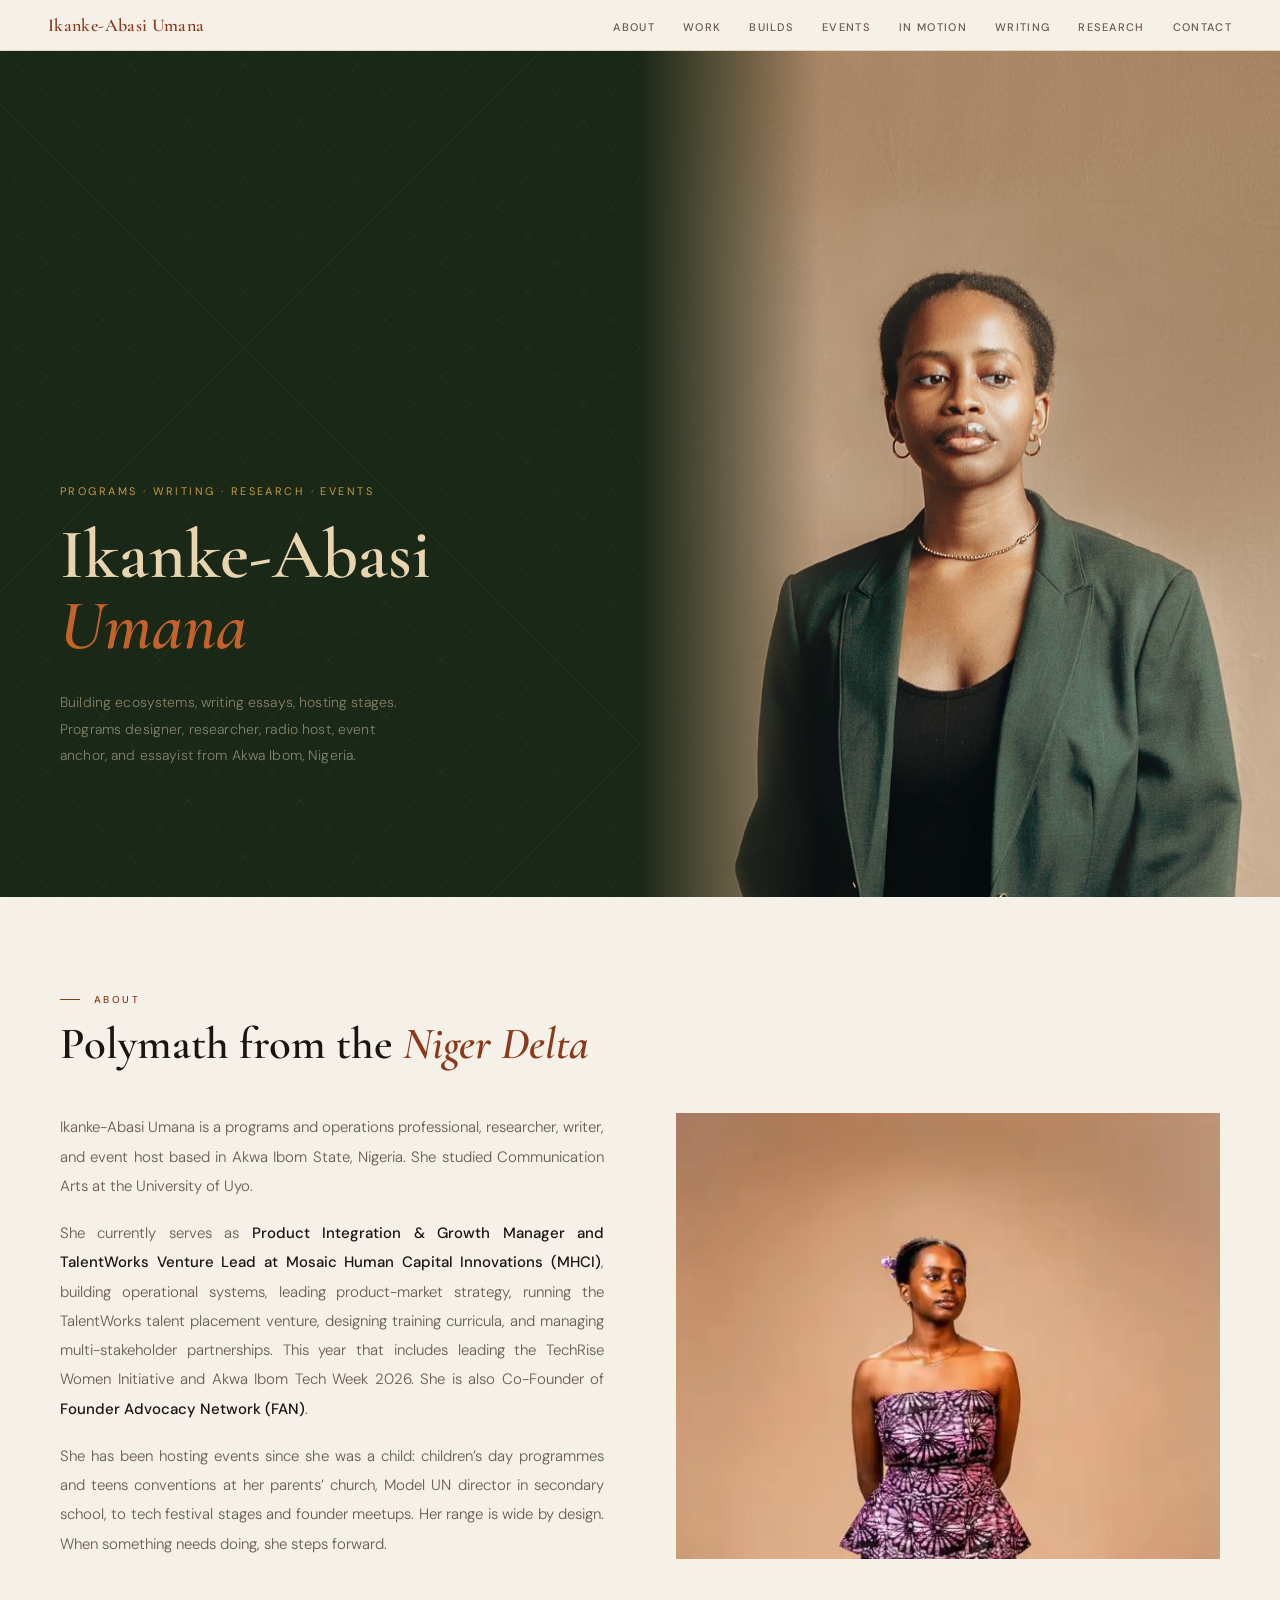
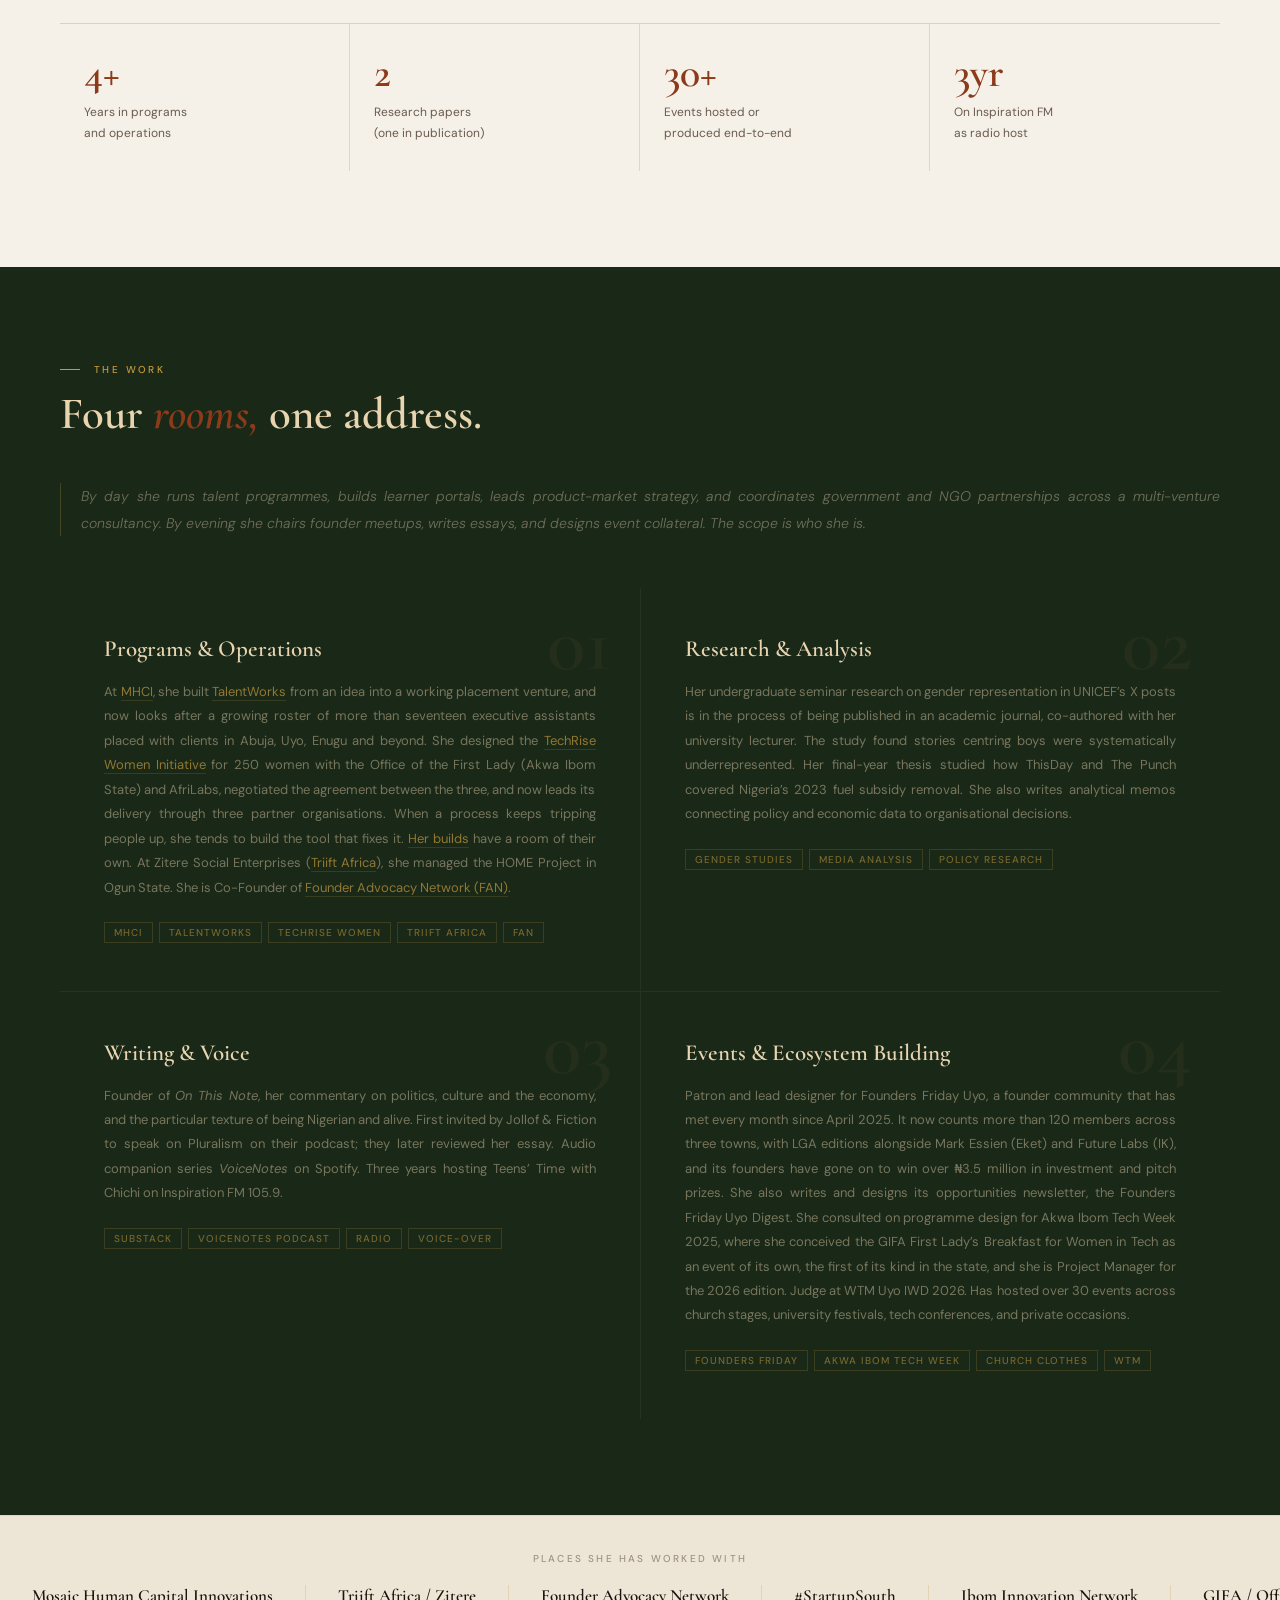
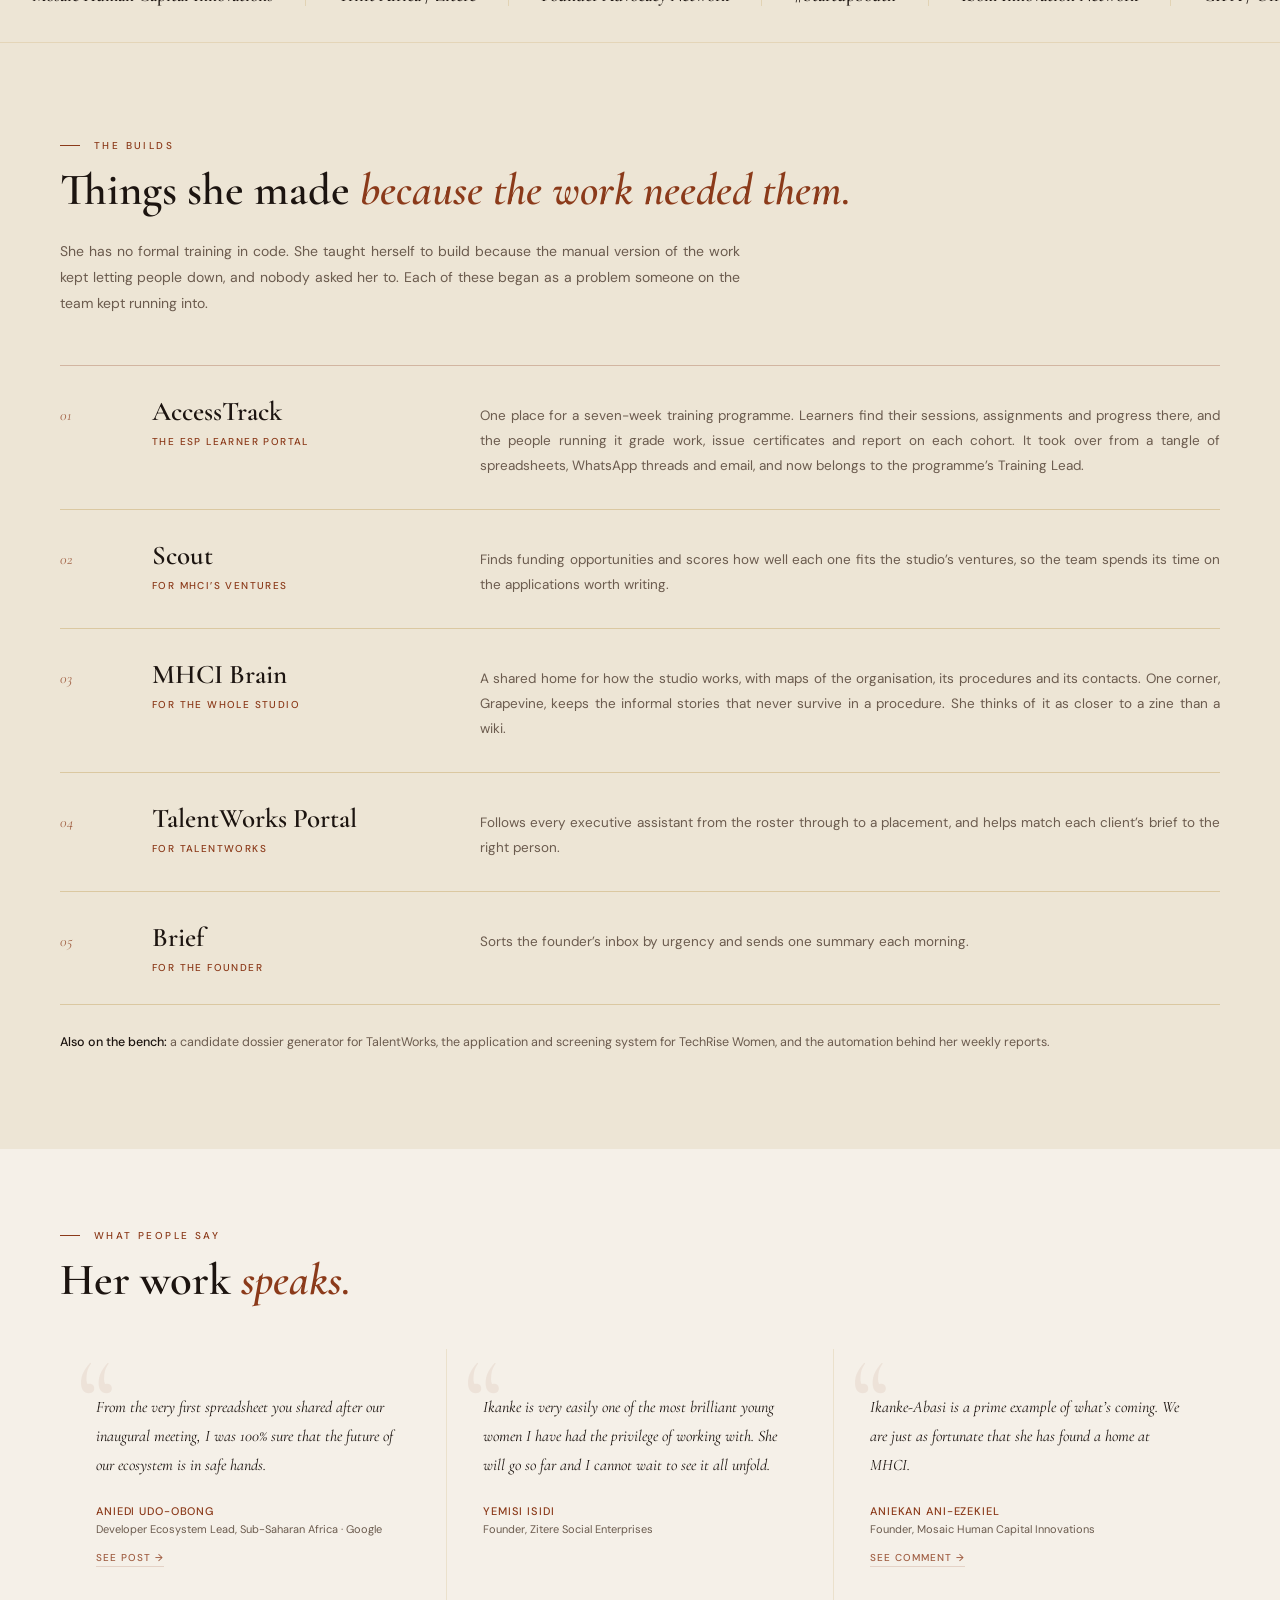
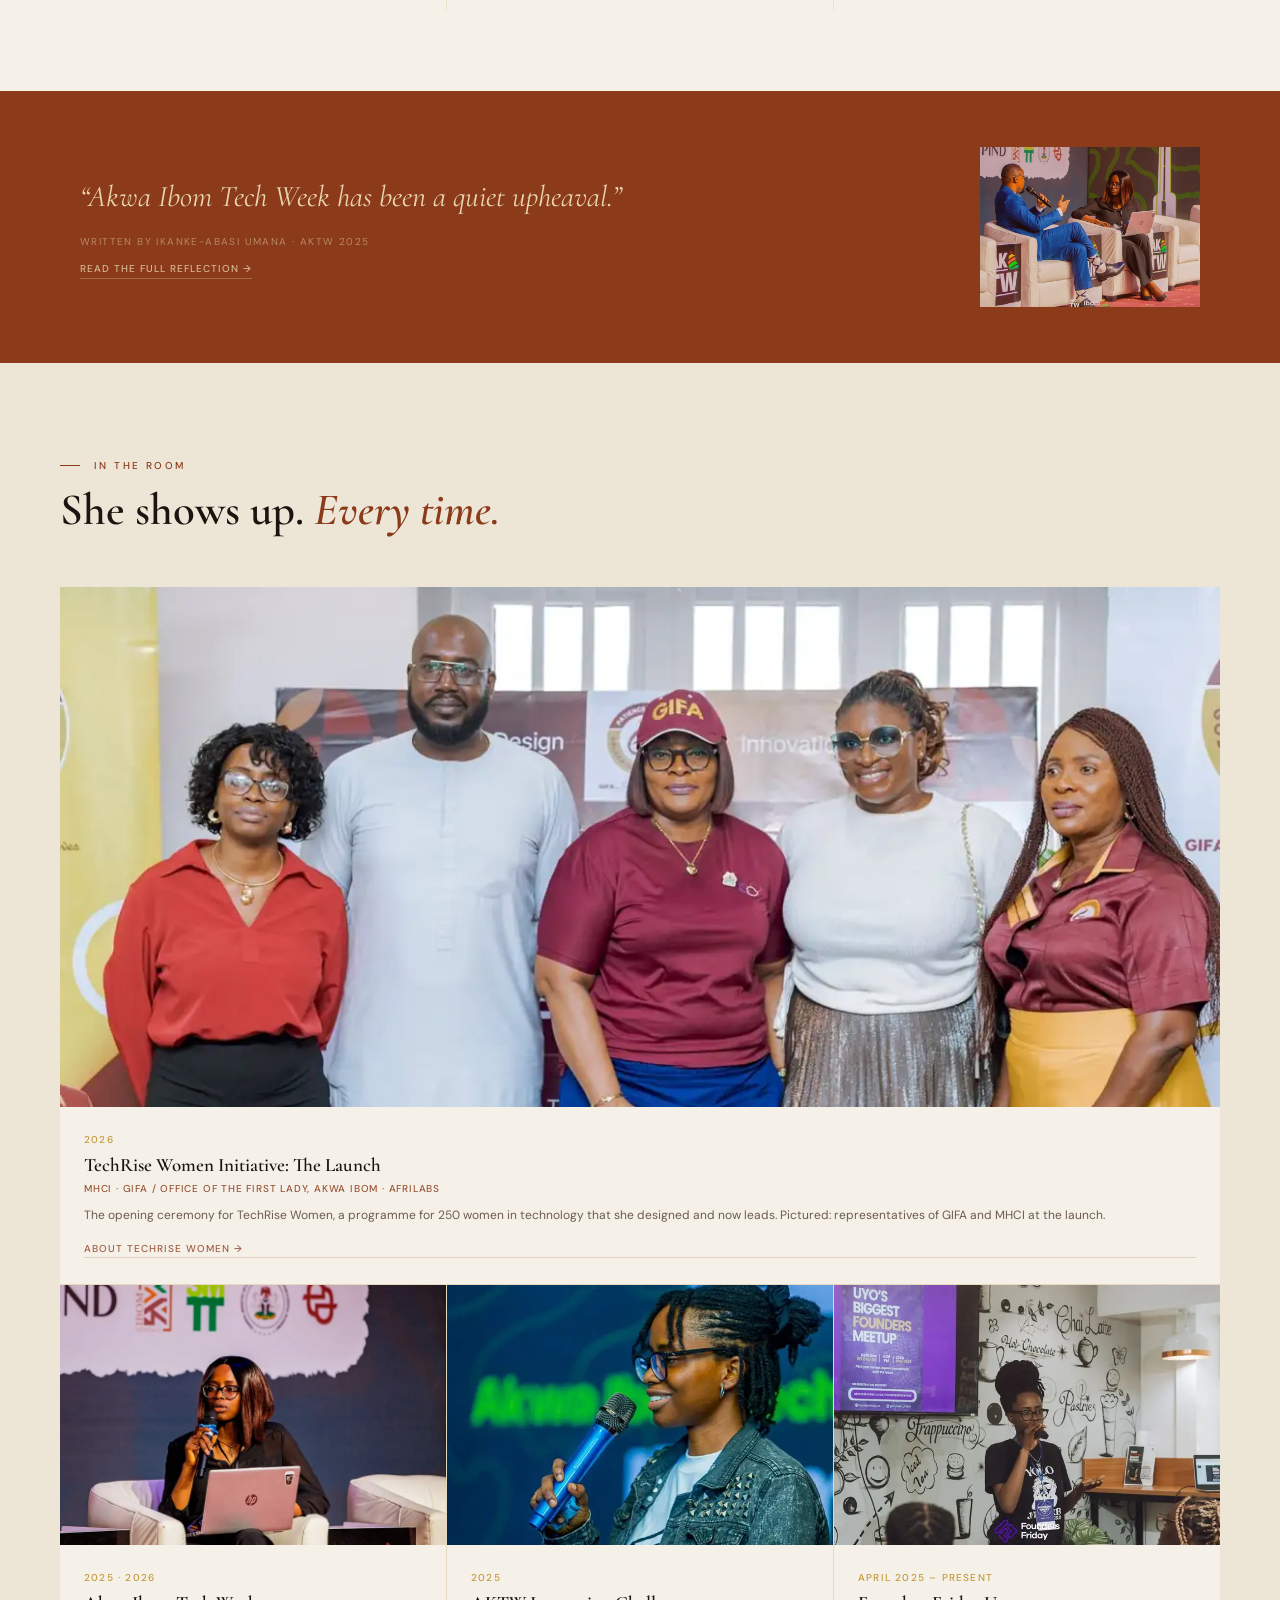
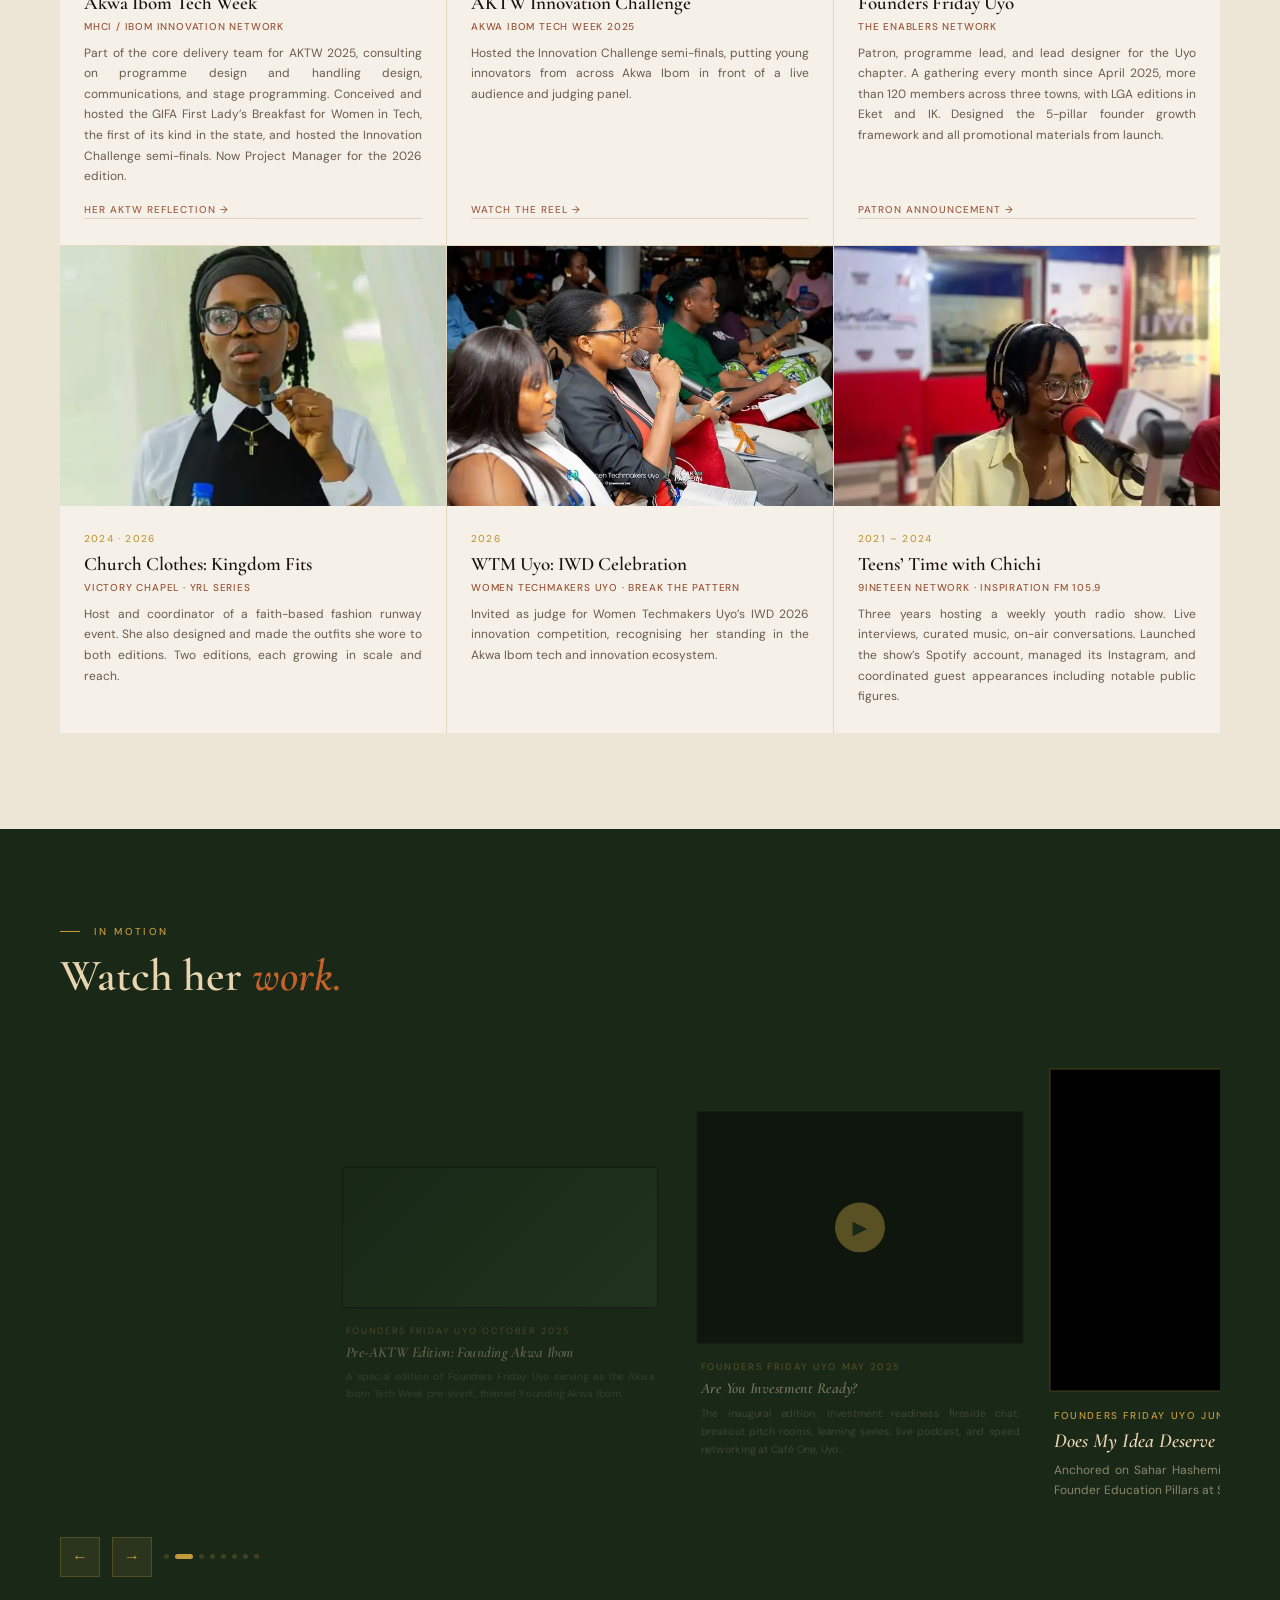
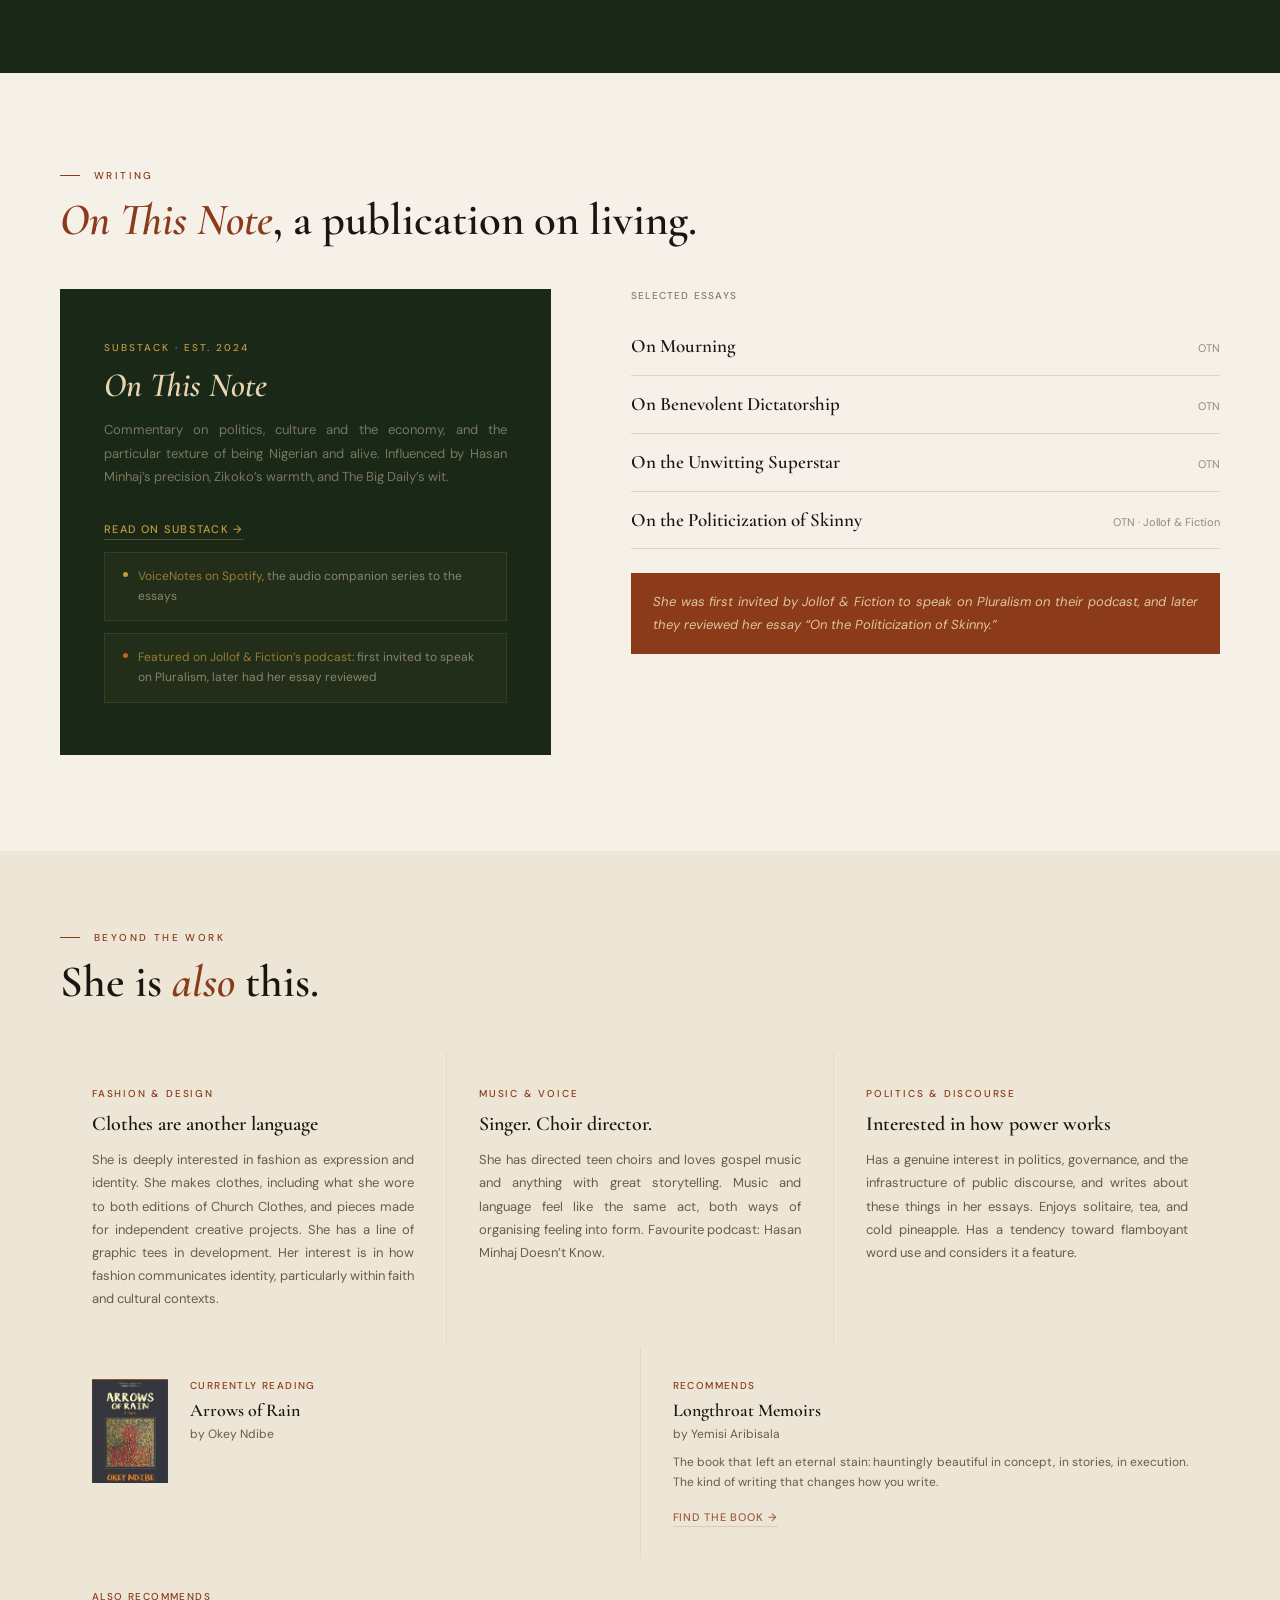
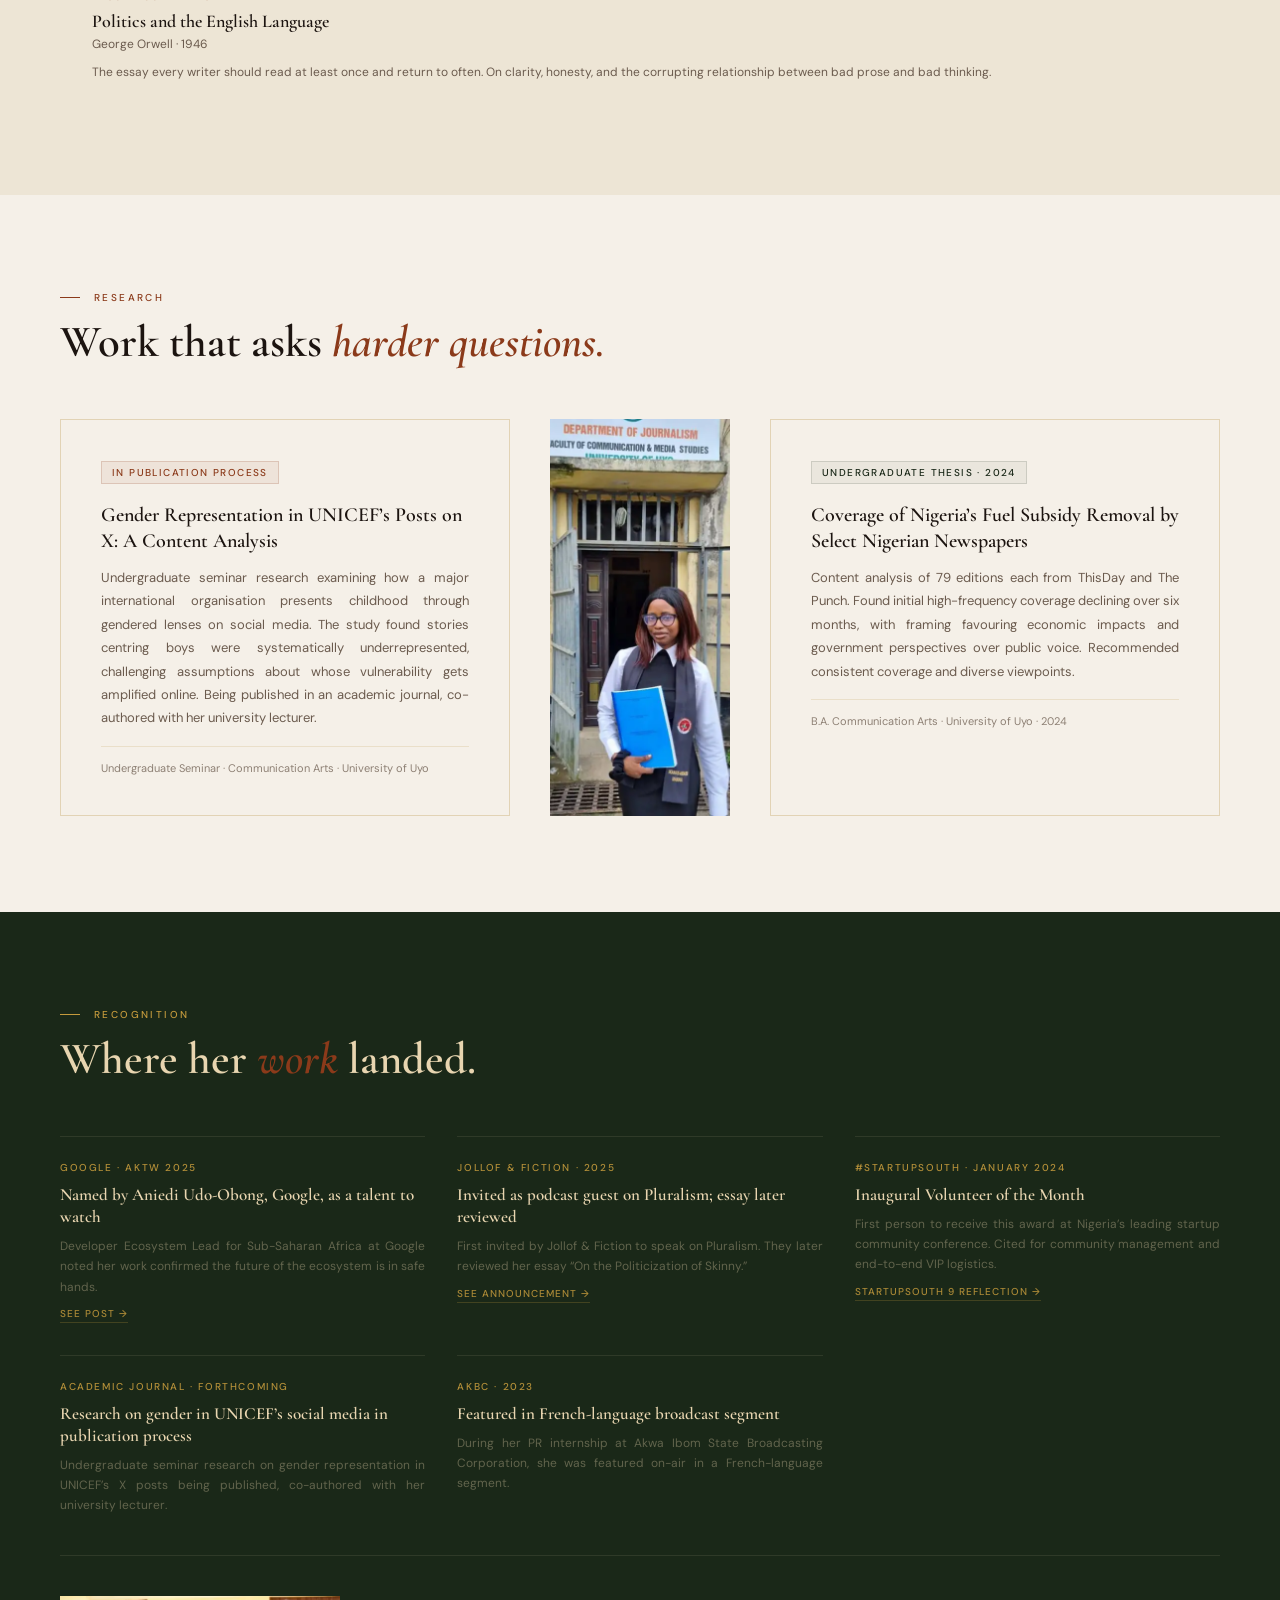
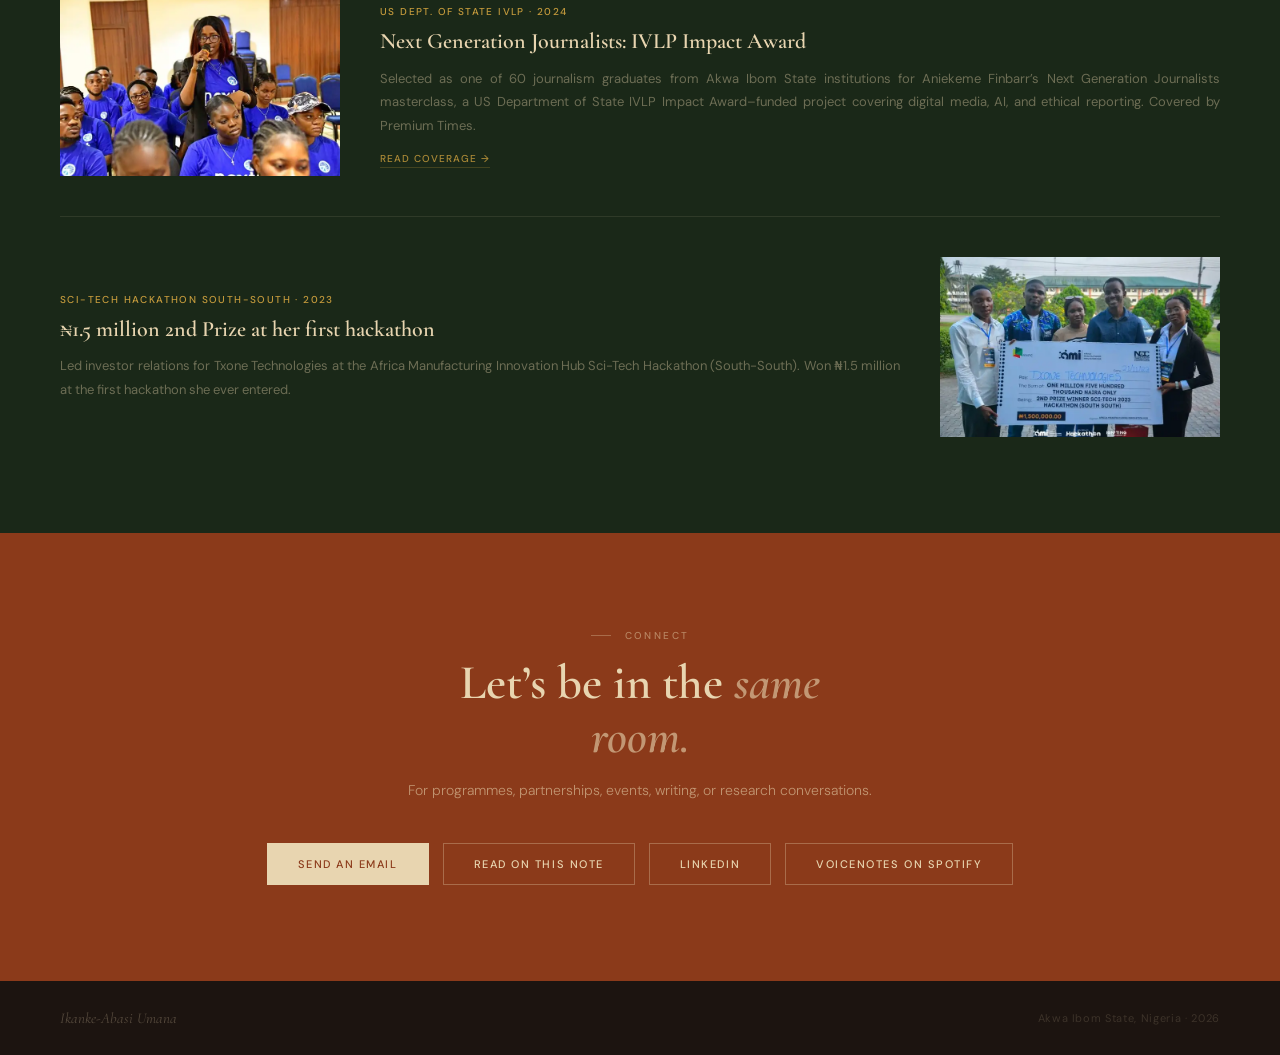
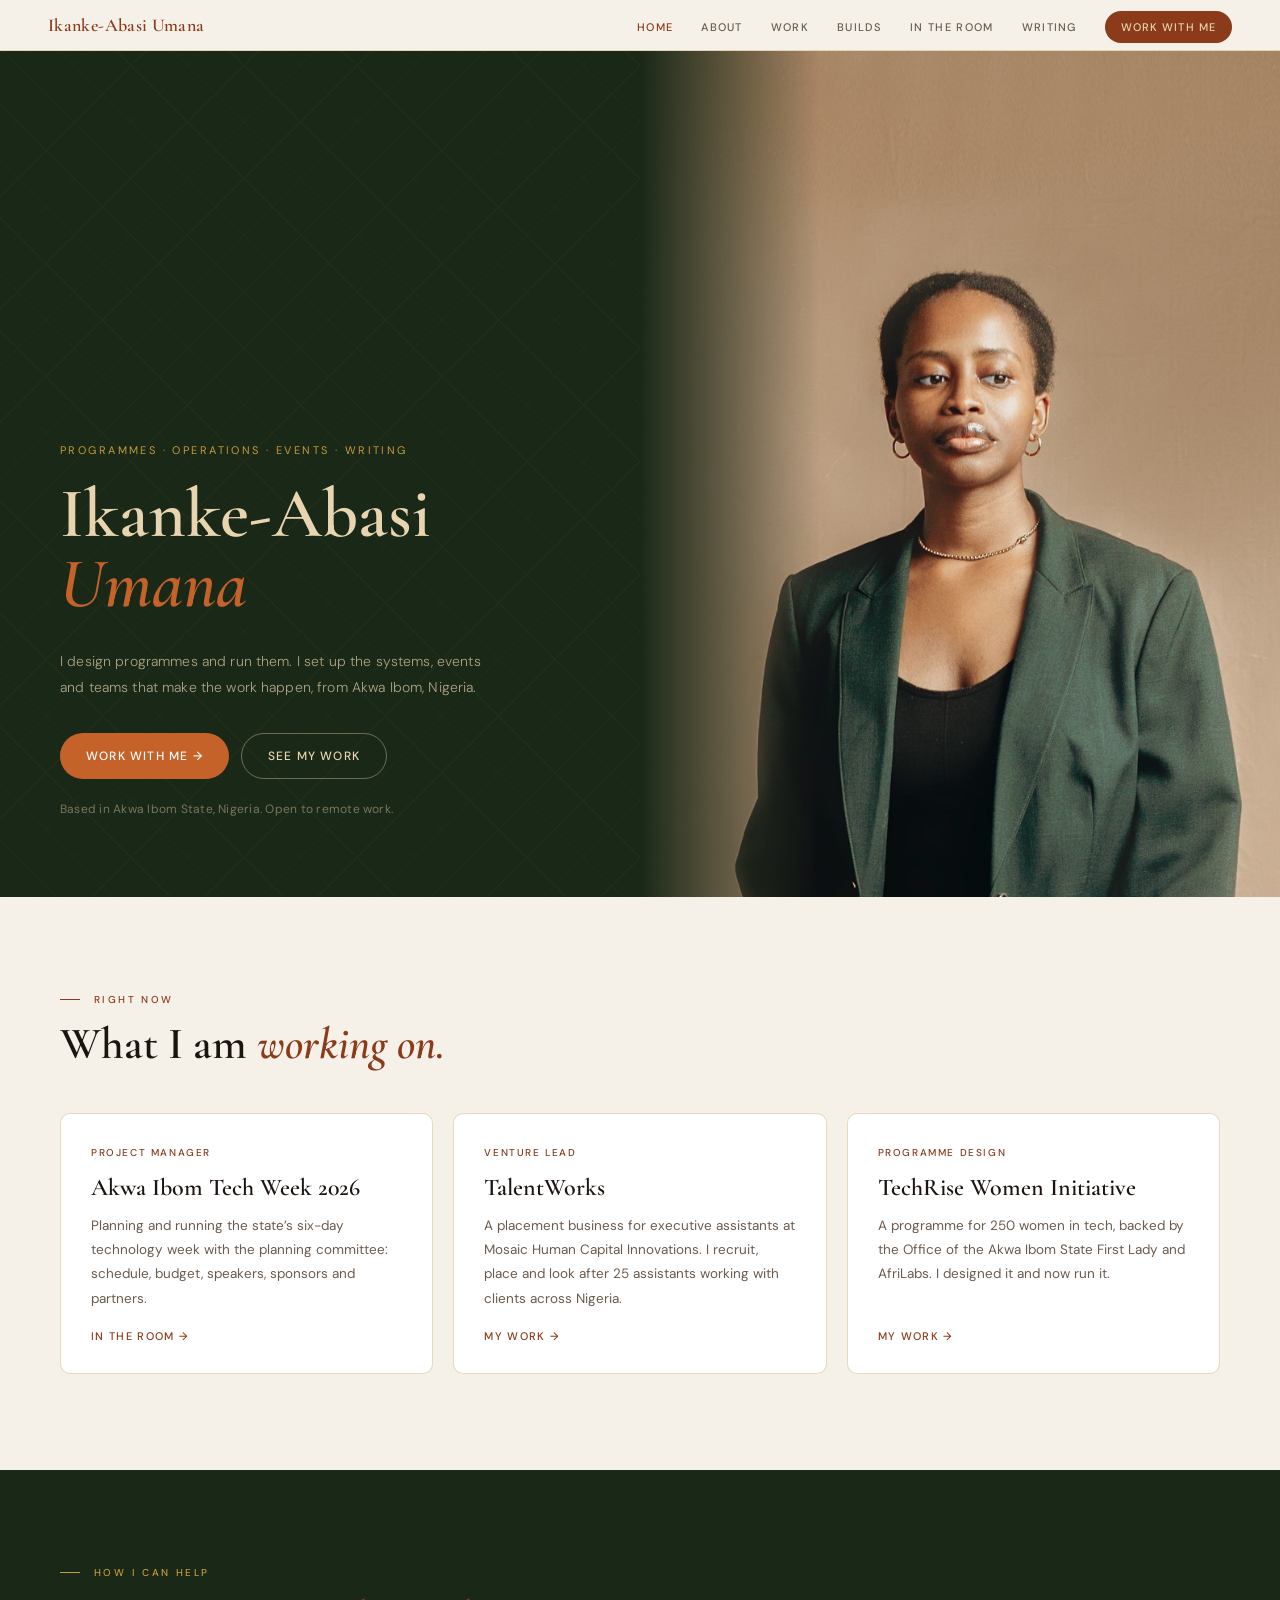
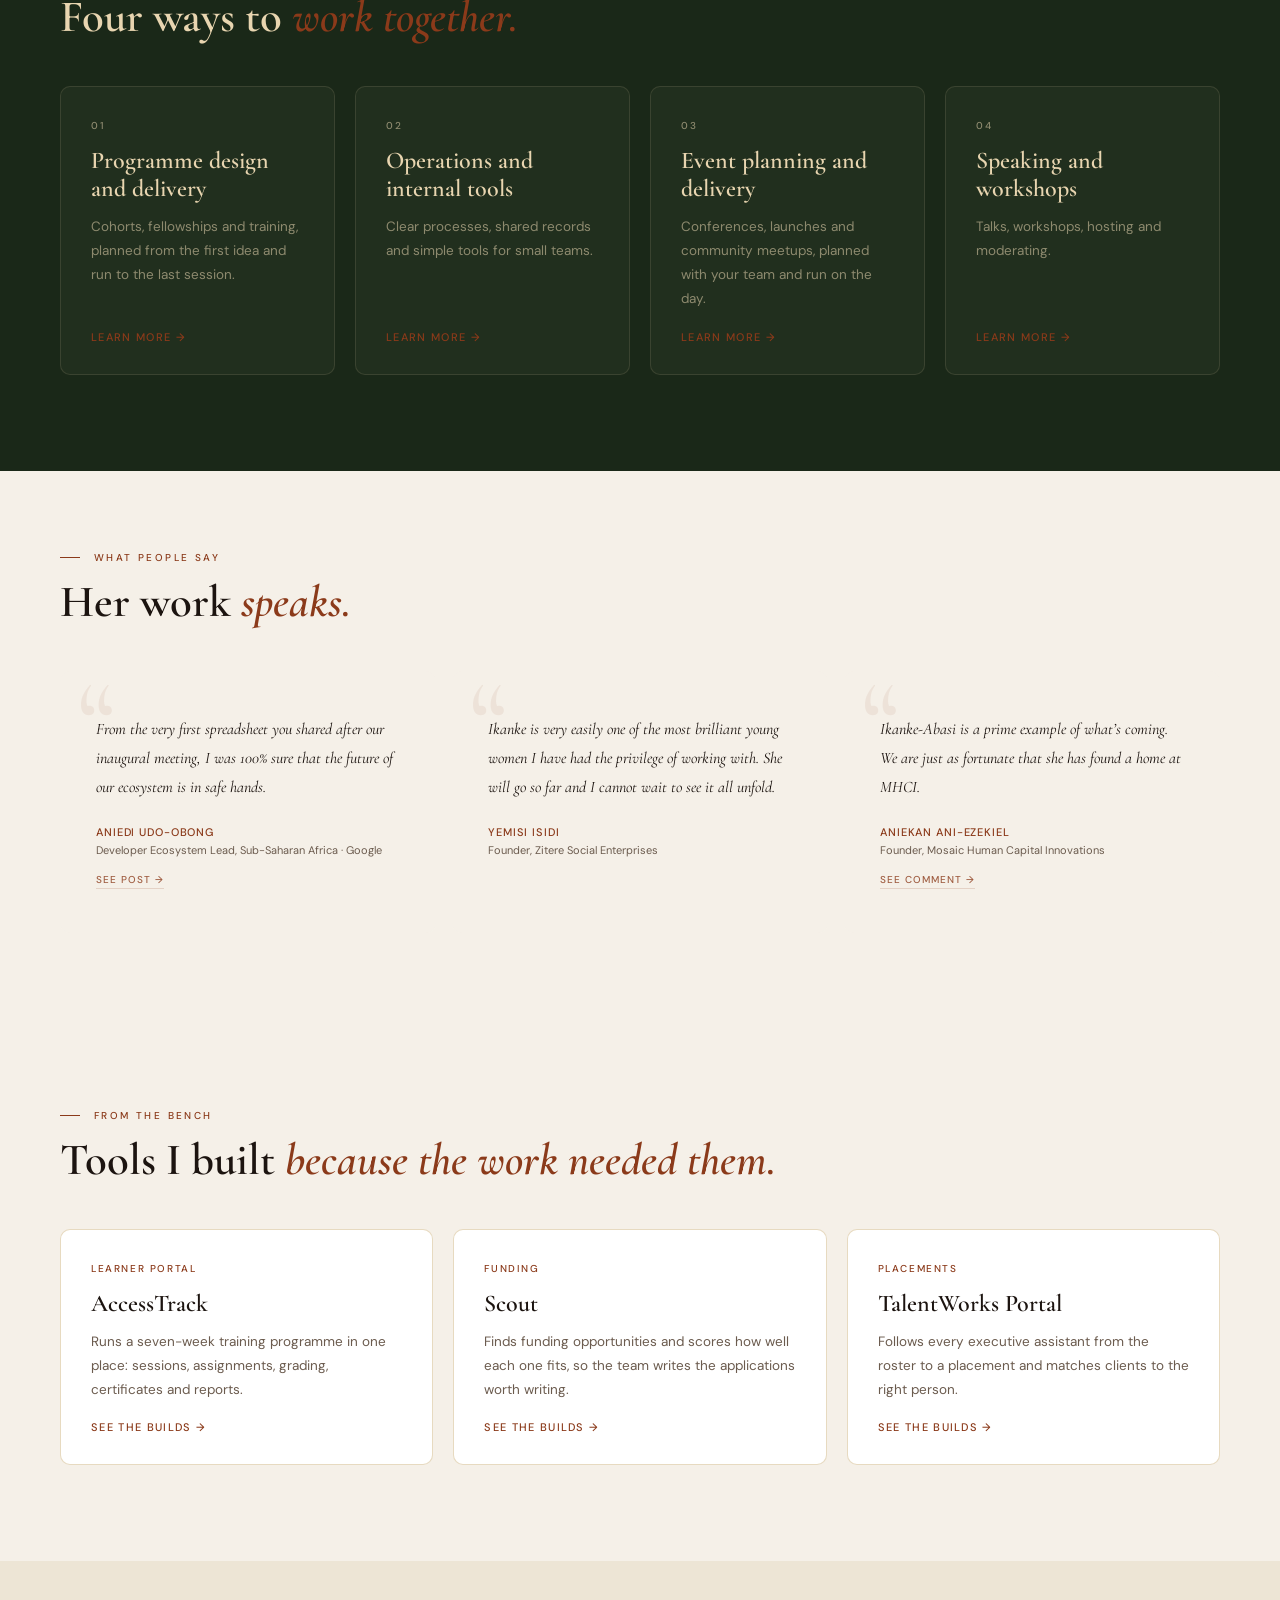
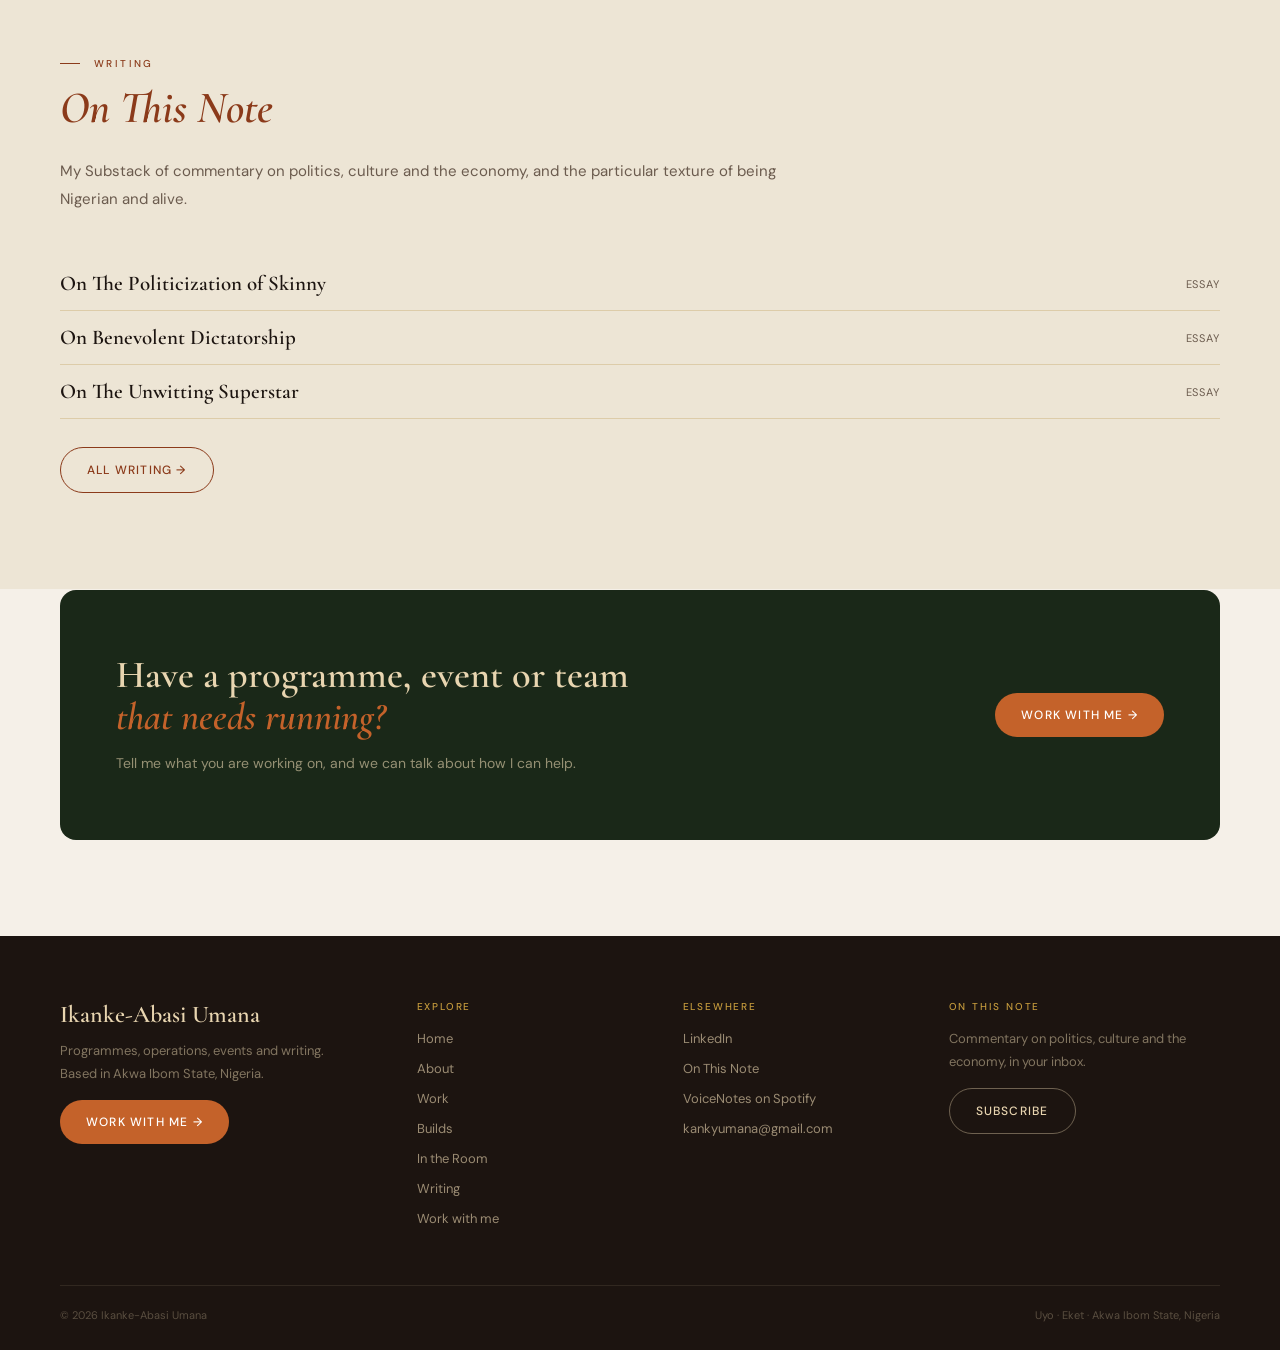
